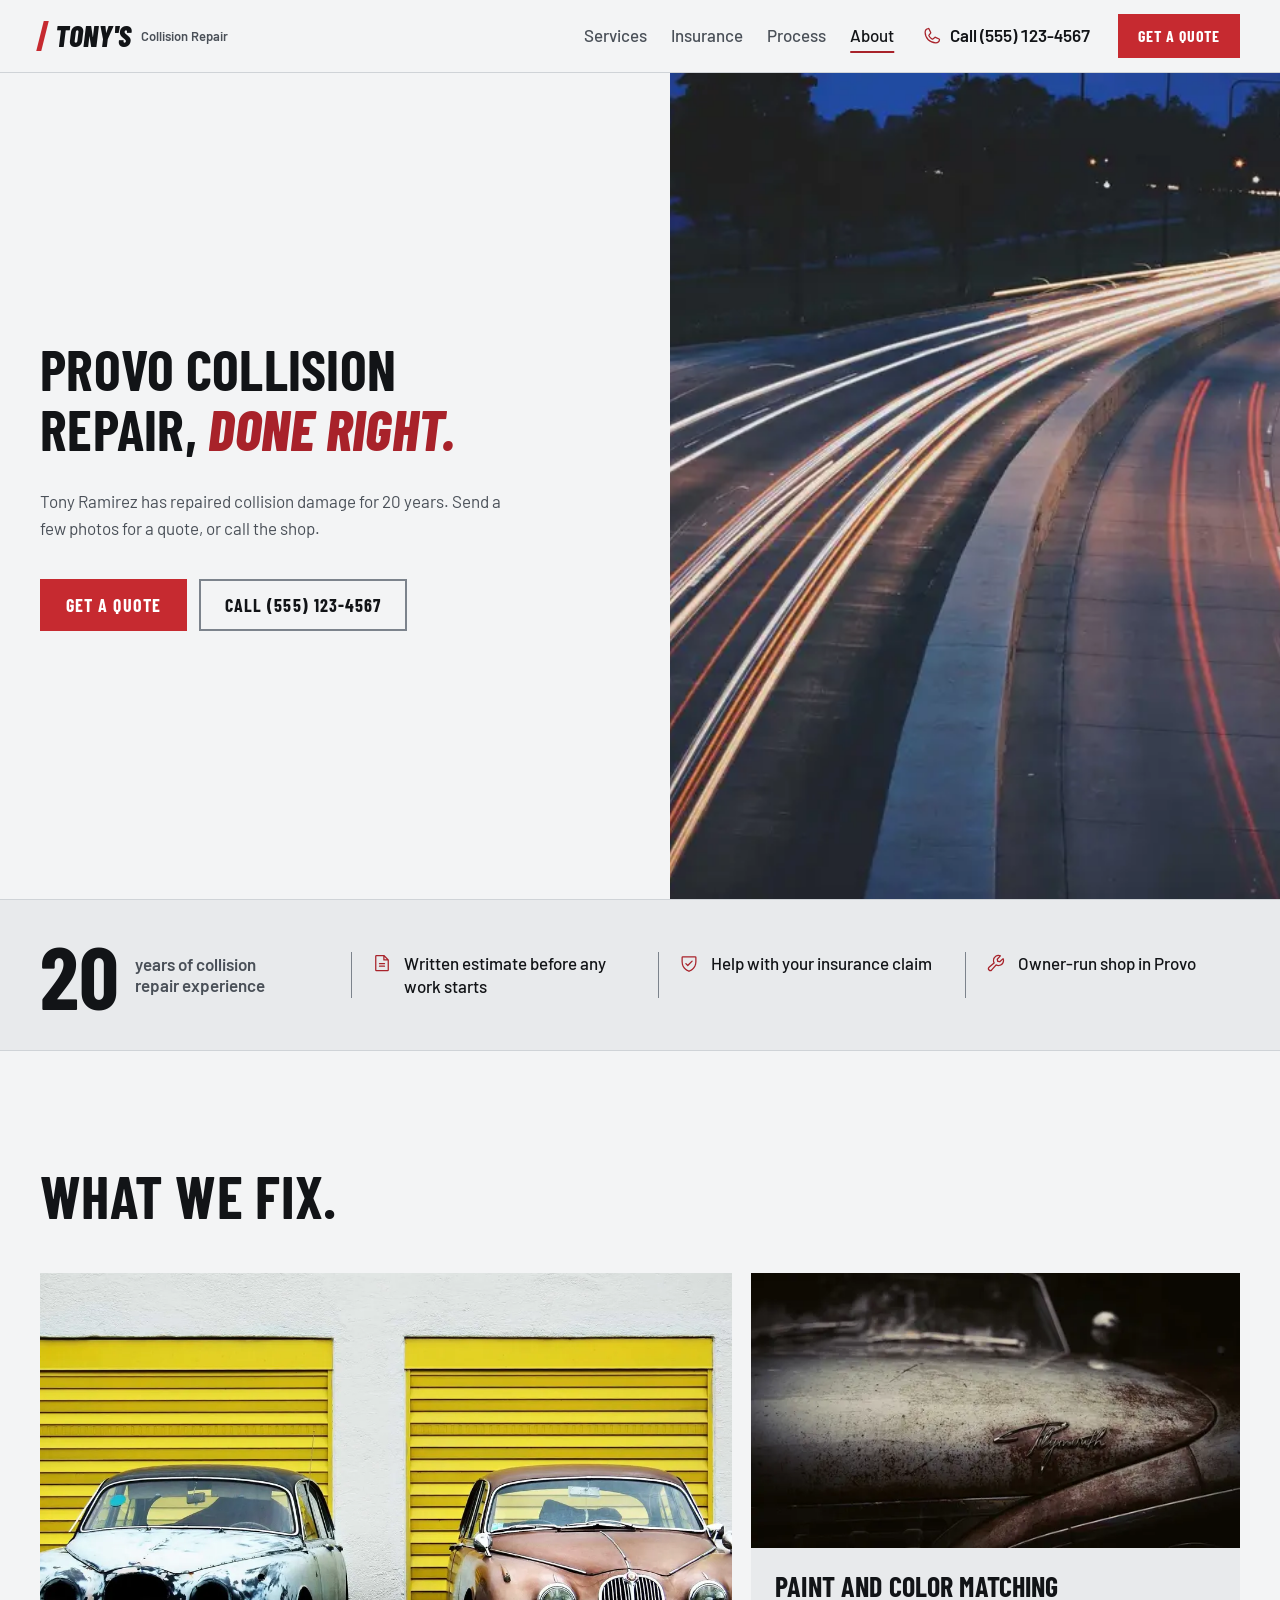
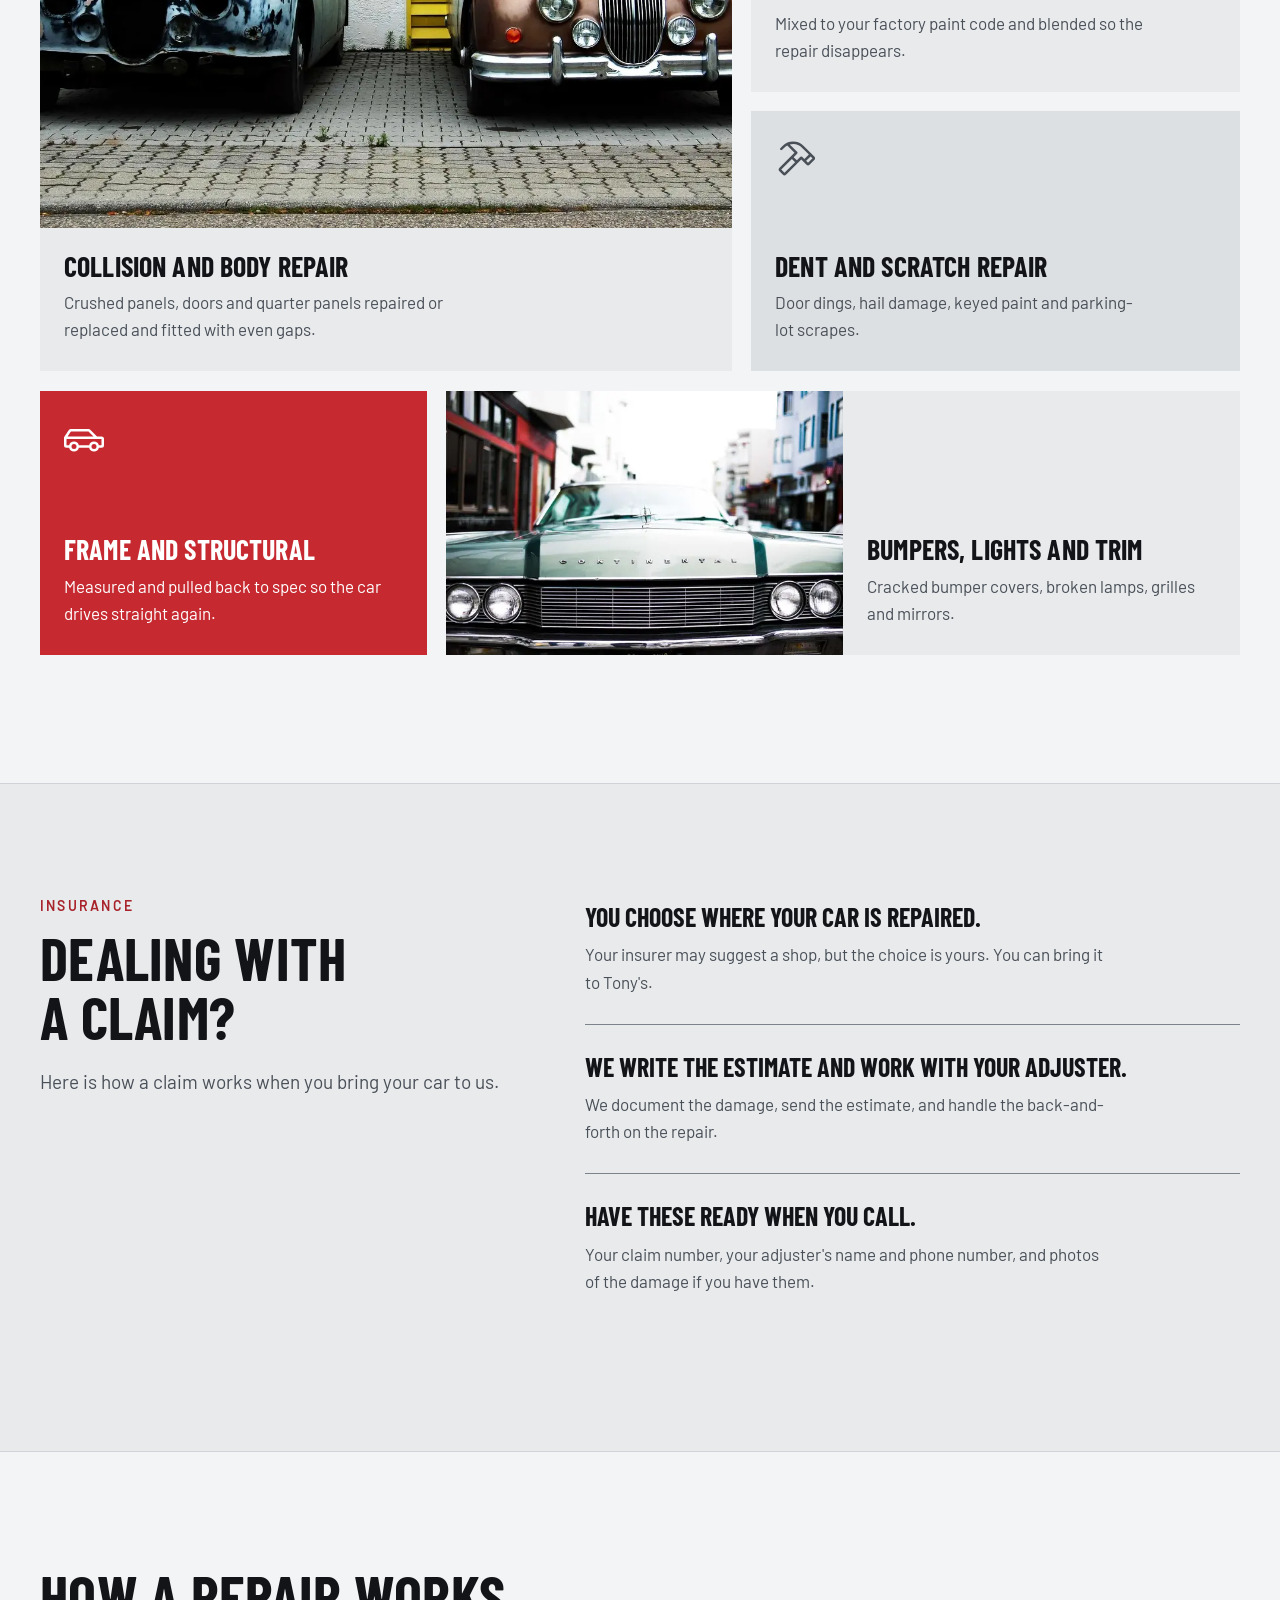
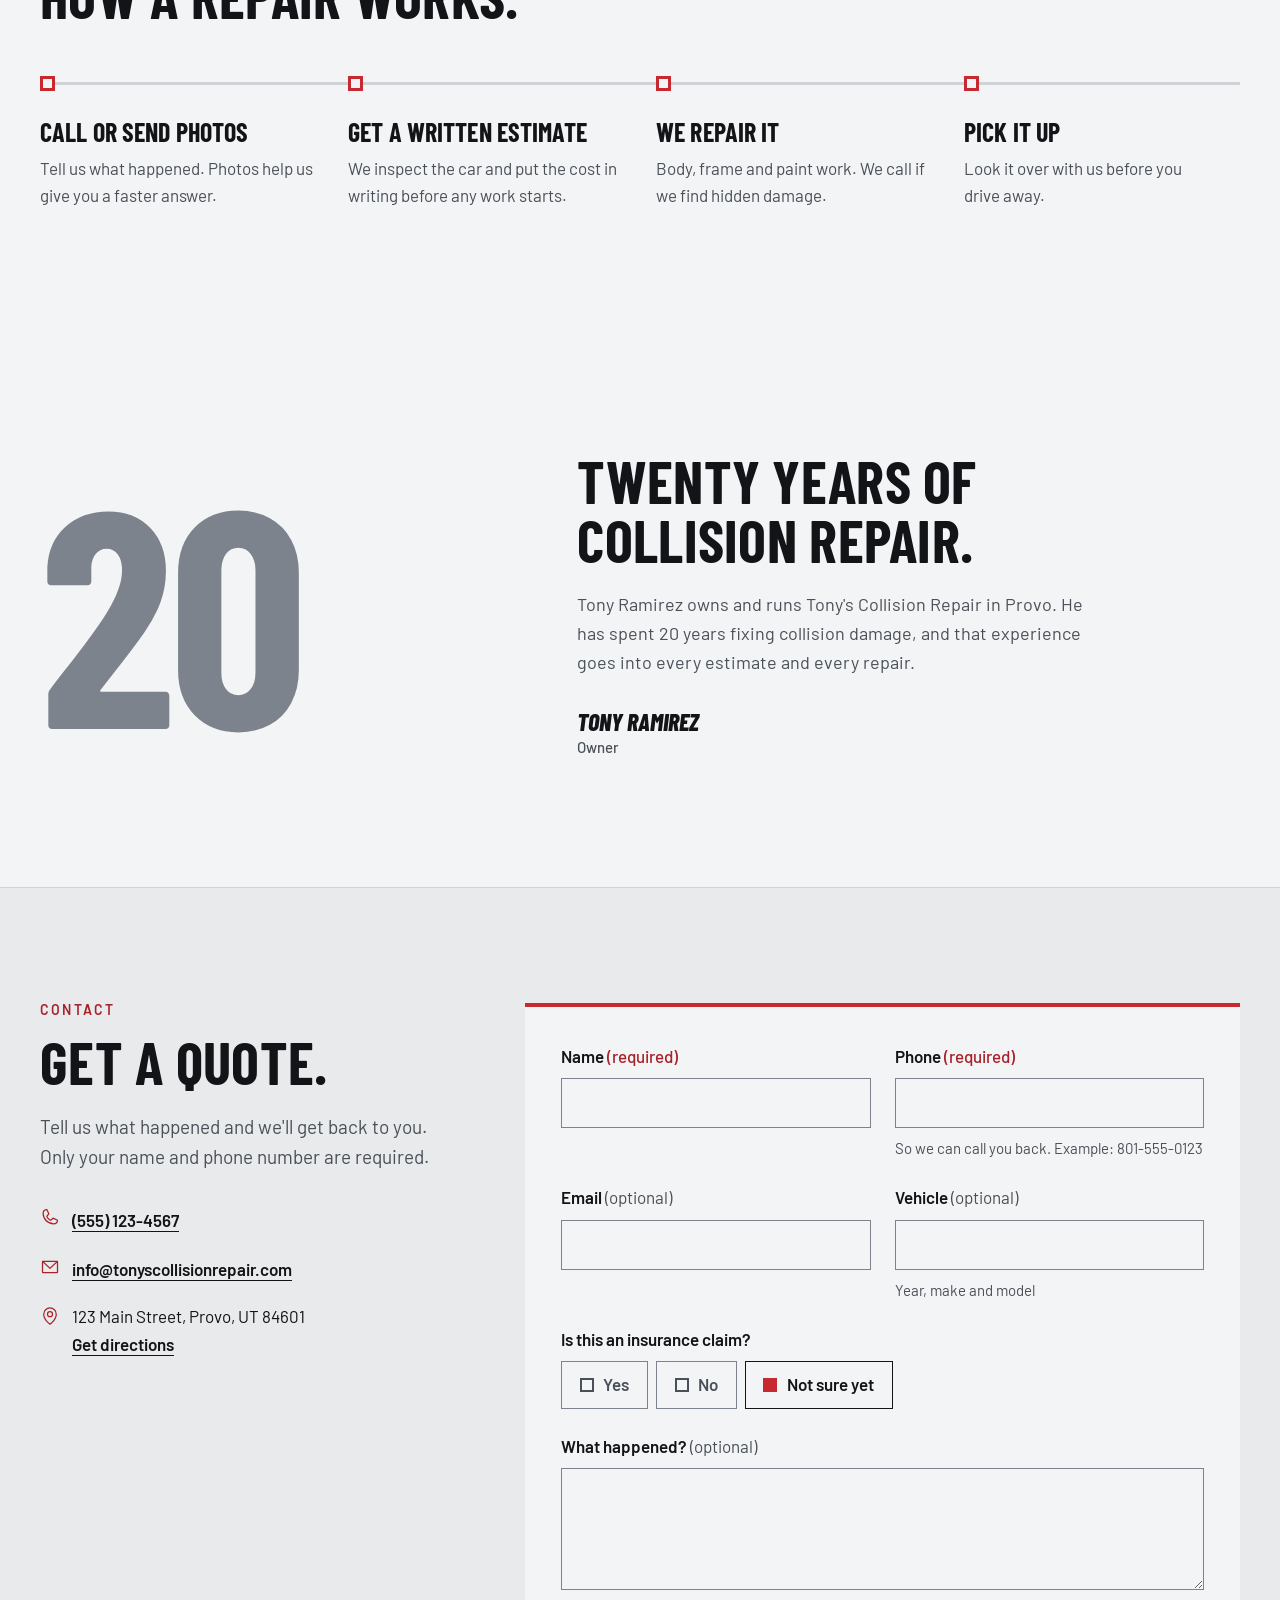
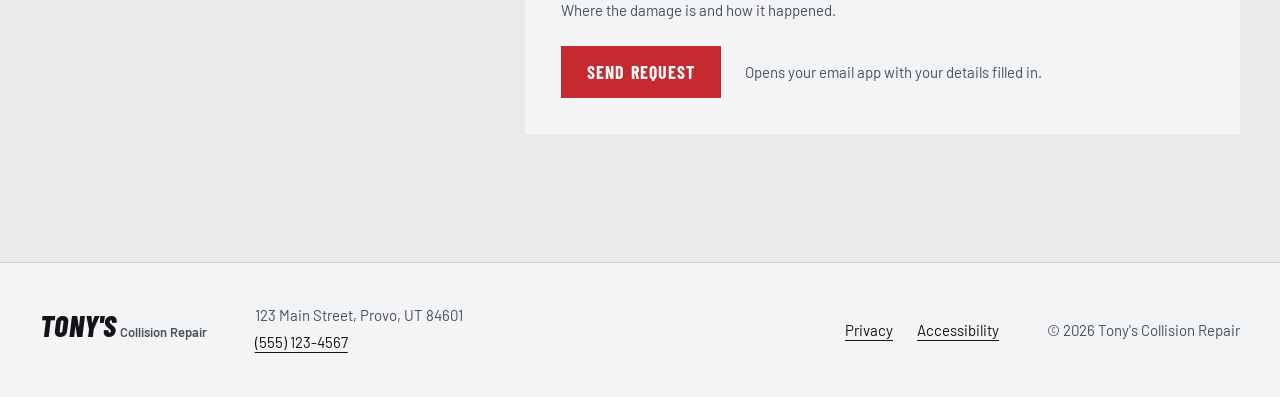
==== index.html @ 8ca2ca66 "Rebuild site from scratch with taste-skill v2 Single-page site for Tony's Collision Repair: split he" ====
<!doctype html>
<html lang="en" class="no-js">
<head>
  <meta charset="utf-8">
  <meta name="viewport" content="width=device-width, initial-scale=1">
  <title>Tony's Collision Repair | Collision and Body Repair in Provo, UT</title>
  <meta name="description" content="Collision repair, paint matching, dent and frame work in Provo, Utah. Owner Tony Ramirez has 20 years of experience. Get a quote or call (555) 123-4567.">
  <meta name="color-scheme" content="dark light">
  <meta name="theme-color" content="#0d0e10" media="(prefers-color-scheme: dark)">
  <meta name="theme-color" content="#f3f4f5" media="(prefers-color-scheme: light)">
  <meta property="og:type" content="website">
  <meta property="og:site_name" content="Tony's Collision Repair">
  <meta property="og:title" content="Tony's Collision Repair | Provo, UT">
  <meta property="og:description" content="Collision repair in Provo, Utah. 20 years of experience. Get a quote or call (555) 123-4567.">
  <meta property="og:image" content="assets/img/hero-road-1800.webp">
  <meta name="twitter:card" content="summary_large_image">
  <link rel="icon" href="assets/favicon.svg" type="image/svg+xml">
  <link rel="preload" href="assets/fonts/barlow-condensed-latin-700-normal.woff2" as="font" type="font/woff2" crossorigin>
  <link rel="preload" href="assets/fonts/barlow-latin-400-normal.woff2" as="font" type="font/woff2" crossorigin>
  <link rel="stylesheet" href="css/styles.css">
  <script>document.documentElement.classList.replace('no-js','js')</script>
  <script type="application/ld+json">
  {"@context":"https://schema.org","@type":"AutoBodyShop","name":"Tony's Collision Repair","telephone":"+1-555-123-4567","email":"info@tonyscollisionrepair.com","founder":{"@type":"Person","name":"Tony Ramirez"},"address":{"@type":"PostalAddress","streetAddress":"123 Main Street","addressLocality":"Provo","addressRegion":"UT","postalCode":"84601","addressCountry":"US"}}
  </script>
</head>
<body>
  <a class="skip" href="#main">Skip to main content</a>

  <header class="header">
    <div class="wrap header__row">
      <a class="logo" href="#top" aria-label="Tony's Collision Repair, home">
        <span class="logo__bar" aria-hidden="true"></span>
        <span class="logo__name">Tony's</span>
        <span class="logo__sub">Collision Repair</span>
      </a>

      <button class="menu-btn" type="button" aria-expanded="false" aria-controls="site-nav">
        <svg class="i" viewBox="0 0 256 256" aria-hidden="true" focusable="false"><path d="M224,128a8,8,0,0,1-8,8H40a8,8,0,0,1,0-16H216A8,8,0,0,1,224,128ZM40,72H216a8,8,0,0,0,0-16H40a8,8,0,0,0,0,16ZM216,184H40a8,8,0,0,0,0,16H216a8,8,0,0,0,0-16Z"/></svg>
        <span>Menu</span>
      </button>

      <nav class="nav" id="site-nav" aria-label="Main">
        <ul>
          <li><a href="#services">Services</a></li>
          <li><a href="#insurance">Insurance</a></li>
          <li><a href="#process">Process</a></li>
          <li><a href="#about">About</a></li>
        </ul>
        <a class="nav__tel" href="tel:+15551234567">
          <svg class="i" viewBox="0 0 256 256" aria-hidden="true" focusable="false"><path d="M222.37,158.46l-47.11-21.11-.13-.06a16,16,0,0,0-15.17,1.4,8.120,8.120,0,0,0-.75.56L134.87,160c-15.42-7.490-31.340-23.290-38.830-38.510l20.780-24.710c.2-.25.390-.5.570-.77a16,16,0,0,0,1.320-15.060l0-.12L97.540,33.640a16,16,0,0,0-16.620-9.520A56.260,56.260,0,0,0,32,80c0,79.400,64.600,144,144,144a56.260,56.260,0,0,0,55.880-48.920A16,16,0,0,0,222.370,158.460ZM176,208A128.140,128.140,0,0,1,48,80,40.200,40.200,0,0,1,82.870,40a.61.61,0,0,0,0,.12l21,47L83.200,111.860a6.130,6.130,0,0,0-.57.77,16,16,0,0,0-1,15.700c9.060,18.530,27.730,37.060,46.460,46.110a16,16,0,0,0,15.750-1.140,8.440,8.440,0,0,0,.74-.56L168.890,152l47,21.050h0s.08,0,.11,0A40.210,40.210,0,0,1,176,208Z"/></svg>
          <span>Call (555) 123-4567</span>
        </a>
        <a class="btn btn--sm" href="#quote">Get a quote</a>
      </nav>
    </div>
  </header>

  <main id="main" tabindex="-1">

    <!-- Hero: asymmetric split, copy left, photo bleeding right -->
    <section class="hero" id="top" aria-labelledby="hero-title">
      <div class="hero__copy">
        <h1 id="hero-title">Provo collision repair, <em>done right.</em></h1>
        <p class="hero__sub">Tony Ramirez has repaired collision damage for 20 years. Send a few photos for a quote, or call the shop.</p>
        <div class="hero__ctas">
          <a class="btn" href="#quote">Get a quote</a>
          <a class="btn btn--line" href="tel:+15551234567">Call (555) 123-4567</a>
        </div>
      </div>
      <figure class="hero__media">
        <!-- Stand-in photo (Unsplash via Picsum, id 352). Replace with a photo of the shop or a finished repair. -->
        <img src="assets/img/hero-road-1800.webp"
             srcset="assets/img/hero-road-900.webp 900w, assets/img/hero-road-1800.webp 1800w"
             sizes="(max-width: 860px) 100vw, 55vw"
             width="1800" height="1200" fetchpriority="high"
             alt="Red and white light trails from traffic on a curving road at dusk">
      </figure>
    </section>

    <!-- Proof strip: real facts only -->
    <section class="proof" aria-label="Why drivers choose Tony's">
      <div class="wrap proof__row">
        <p class="proof__big"><span class="proof__num">20</span><span class="proof__unit">years of collision repair experience</span></p>
        <ul class="proof__list">
          <li>
            <svg class="i" viewBox="0 0 256 256" aria-hidden="true" focusable="false"><path d="M213.66,82.34l-56-56A8,8,0,0,0,152,24H56A16,16,0,0,0,40,40V216a16,16,0,0,0,16,16H200a16,16,0,0,0,16-16V88A8,8,0,0,0,213.66,82.34ZM160,51.31,188.69,80H160ZM200,216H56V40h88V88a8,8,0,0,0,8,8h48V216Zm-32-80a8,8,0,0,1-8,8H96a8,8,0,0,1,0-16h64A8,8,0,0,1,168,136Zm0,32a8,8,0,0,1-8,8H96a8,8,0,0,1,0-16h64A8,8,0,0,1,168,168Z"/></svg>
            Written estimate before any work starts
          </li>
          <li>
            <svg class="i" viewBox="0 0 256 256" aria-hidden="true" focusable="false"><path d="M208,40H48A16,16,0,0,0,32,56v56c0,52.72,25.52,84.67,46.93,102.190,23.060,18.860,46,25.260,47,25.530a8,8,0,0,0,4.200,0c1-.27,23.910-6.670,47-25.530C198.480,196.670,224,164.720,224,112V56A16,16,0,0,0,208,40Zm0,72c0,37.070-13.660,67.160-40.600,89.420A129.300,129.300,0,0,1,128,223.620a128.250,128.250,0,0,1-38.920-21.810C61.820,179.510,48,149.300,48,112l0-56,160,0ZM82.340,141.660a8,8,0,0,1,11.320-11.320L112,148.690l50.340-50.350a8,8,0,0,1,11.320,11.320l-56,56a8,8,0,0,1-11.320,0Z"/></svg>
            Help with your insurance claim
          </li>
          <li>
            <svg class="i" viewBox="0 0 256 256" aria-hidden="true" focusable="false"><path d="M226.76,69a8,8,0,0,0-12.840-2.880l-40.300,37.190-17.230-3.700-3.700-17.230,37.190-40.300A8,8,0,0,0,187,29.240,72,72,0,0,0,88,96,72.340,72.340,0,0,0,94,124.940L33.790,177c-.15.12-.29.26-.43.39a32,32,0,0,0,45.260,45.260c.13-.13.27-.28.39-.42L131.060,162A72,72,0,0,0,232,96,71.560,71.560,0,0,0,226.760,69ZM160,152a56.140,56.140,0,0,1-27.070-7,8,8,0,0,0-9.920,1.770L67.110,211.510a16,16,0,0,1-22.620-22.620L109.180,133a8,8,0,0,0,1.770-9.930,56,56,0,0,1,58.360-82.310l-31.200,33.810a8,8,0,0,0-1.940,7.100L141.830,108a8,8,0,0,0,6.140,6.140l26.350,5.660a8,8,0,0,0,7.100-1.940l33.810-31.200A56.060,56.060,0,0,1,160,152Z"/></svg>
            Owner-run shop in Provo
          </li>
        </ul>
      </div>
    </section>

    <!-- Services: bento, exactly 5 cells for 5 services -->
    <section class="section services" id="services" aria-labelledby="services-title">
      <div class="wrap">
        <h2 id="services-title">What we fix.</h2>
        <ul class="bento">
          <li class="cell cell--a">
            <img src="assets/img/body-jaguars-1400.webp" srcset="assets/img/body-jaguars-700.webp 700w, assets/img/body-jaguars-1400.webp 1400w" sizes="(max-width: 860px) 100vw, 58vw" width="1400" height="933" loading="lazy" decoding="async"
                 alt="Two classic sedans parked in front of yellow garage doors, one in bare primer and one with worn copper paint">
            <div class="cell__text">
              <h3>Collision and body repair</h3>
              <p>Crushed panels, doors and quarter panels repaired or replaced and fitted with even gaps.</p>
            </div>
          </li>
          <li class="cell cell--b">
            <img src="assets/img/paint-panel-1200.webp" srcset="assets/img/paint-panel-600.webp 600w, assets/img/paint-panel-1200.webp 1200w" sizes="(max-width: 860px) 100vw, 40vw" width="1200" height="800" loading="lazy" decoding="async"
                 alt="Close-up of a scratched and weathered car hood with a chrome script badge">
            <div class="cell__text">
              <h3>Paint and color matching</h3>
              <p>Mixed to your factory paint code and blended so the repair disappears.</p>
            </div>
          </li>
          <li class="cell cell--c cell--steel">
            <svg class="i i--lg" viewBox="0 0 256 256" aria-hidden="true" focusable="false"><path d="M251.34,112,183.880,44.080a96.100,96.100,0,0,0-135.770,0l-.09.09L34.250,58.400A8,8,0,0,0,45.740,69.530L59.470,55.350a79.920,79.920,0,0,1,18.710-13.900L124.680,88l-96,96a16,16,0,0,0,0,22.630l20.690,20.690a16,16,0,0,0,22.630,0l96-96,14.340,14.340h0L200,163.300a16,16,0,0,0,22.630,0l28.690-28.690A16,16,0,0,0,251.340,112ZM60.680,216,40,195.310l68-68L128.680,148ZM162.340,114.320,140,136.670,119.310,116l22.350-22.350a8,8,0,0,0,0-11.320L94.320,35a80,80,0,0,1,78.230,20.410l44.220,44.510L188,128.660l-14.340-14.340A8,8,0,0,0,162.340,114.320Zm49,37.660-12-12L228,111.250l12,12Z"/></svg>
            <div class="cell__text">
              <h3>Dent and scratch repair</h3>
              <p>Door dings, hail damage, keyed paint and parking-lot scrapes.</p>
            </div>
          </li>
          <li class="cell cell--d cell--red">
            <svg class="i i--lg" viewBox="0 0 256 256" aria-hidden="true" focusable="false"><path d="M240,112H211.310L168,68.690A15.860,15.860,0,0,0,156.690,64H44.280A16,16,0,0,0,31,71.120L1.340,115.560A8.070,8.070,0,0,0,0,120v48a16,16,0,0,0,16,16H33a32,32,0,0,0,62,0h66a32,32,0,0,0,62,0h17a16,16,0,0,0,16-16V128A16,16,0,0,0,240,112ZM44.280,80H156.690l32,32H23ZM64,192a16,16,0,1,1,16-16A16,16,0,0,1,64,192Zm128,0a16,16,0,1,1,16-16A16,16,0,0,1,192,192Zm48-24H223a32,32,0,0,0-62,0H95a32,32,0,0,0-62,0H16V128H240Z"/></svg>
            <div class="cell__text">
              <h3>Frame and structural</h3>
              <p>Measured and pulled back to spec so the car drives straight again.</p>
            </div>
          </li>
          <li class="cell cell--e">
            <img src="assets/img/finish-grille-1200.webp" srcset="assets/img/finish-grille-600.webp 600w, assets/img/finish-grille-1200.webp 1200w" sizes="(max-width: 860px) 100vw, 33vw" width="1200" height="800" loading="lazy" decoding="async"
                 alt="Front of a green classic car showing its chrome grille and round headlights">
            <div class="cell__text">
              <h3>Bumpers, lights and trim</h3>
              <p>Cracked bumper covers, broken lamps, grilles and mirrors.</p>
            </div>
          </li>
        </ul>
      </div>
    </section>

    <!-- Insurance: sticky heading column + plain-language answers -->
    <section class="section insurance" id="insurance" aria-labelledby="insurance-title">
      <div class="wrap insurance__grid">
        <div class="insurance__head">
          <p class="eyebrow">Insurance</p>
          <h2 id="insurance-title">Dealing with a claim?</h2>
          <p class="lead">Here is how a claim works when you bring your car to us.</p>
        </div>
        <dl class="answers">
          <div>
            <dt>You choose where your car is repaired.</dt>
            <dd>Your insurer may suggest a shop, but the choice is yours. You can bring it to Tony's.</dd>
          </div>
          <div>
            <dt>We write the estimate and work with your adjuster.</dt>
            <dd>We document the damage, send the estimate, and handle the back-and-forth on the repair.</dd>
          </div>
          <div>
            <dt>Have these ready when you call.</dt>
            <dd>Your claim number, your adjuster's name and phone number, and photos of the damage if you have them.</dd>
          </div>
        </dl>
      </div>
    </section>

    <!-- Process: horizontal track that fills as you scroll -->
    <section class="section process" id="process" aria-labelledby="process-title">
      <div class="wrap">
        <h2 id="process-title">How a repair works.</h2>
        <ol class="track">
          <li>
            <h3>Call or send photos</h3>
            <p>Tell us what happened. Photos help us give you a faster answer.</p>
          </li>
          <li>
            <h3>Get a written estimate</h3>
            <p>We inspect the car and put the cost in writing before any work starts.</p>
          </li>
          <li>
            <h3>We repair it</h3>
            <p>Body, frame and paint work. We call if we find hidden damage.</p>
          </li>
          <li>
            <h3>Pick it up</h3>
            <p>Look it over with us before you drive away.</p>
          </li>
        </ol>
      </div>
    </section>

    <!-- About: typographic statement. TODO: add a real portrait of Tony at the shop, 1200x1500. -->
    <section class="section about" id="about" aria-labelledby="about-title">
      <div class="wrap about__grid">
        <p class="about__num" aria-hidden="true">20</p>
        <div class="about__text">
          <h2 id="about-title">Twenty years of collision repair.</h2>
          <p>Tony Ramirez owns and runs Tony's Collision Repair in Provo. He has spent 20 years fixing collision damage, and that experience goes into every estimate and every repair.</p>
          <p class="sig">Tony Ramirez<span>Owner</span></p>
        </div>
      </div>
    </section>

    <!-- Quote form -->
    <section class="section quote" id="quote" aria-labelledby="quote-title">
      <div class="wrap quote__grid">
        <div class="quote__intro">
          <p class="eyebrow">Contact</p>
          <h2 id="quote-title">Get a quote.</h2>
          <p class="lead">Tell us what happened and we'll get back to you. Only your name and phone number are required.</p>
          <ul class="contact">
            <li>
              <svg class="i" viewBox="0 0 256 256" aria-hidden="true" focusable="false"><path d="M222.37,158.46l-47.11-21.11-.13-.06a16,16,0,0,0-15.17,1.4,8.120,8.120,0,0,0-.75.56L134.87,160c-15.42-7.490-31.340-23.290-38.830-38.510l20.780-24.710c.2-.25.390-.5.570-.77a16,16,0,0,0,1.320-15.060l0-.12L97.540,33.640a16,16,0,0,0-16.620-9.520A56.260,56.260,0,0,0,32,80c0,79.400,64.600,144,144,144a56.260,56.260,0,0,0,55.880-48.920A16,16,0,0,0,222.370,158.460ZM176,208A128.140,128.140,0,0,1,48,80,40.200,40.200,0,0,1,82.870,40a.61.61,0,0,0,0,.12l21,47L83.200,111.860a6.130,6.130,0,0,0-.57.77,16,16,0,0,0-1,15.700c9.060,18.530,27.730,37.060,46.460,46.110a16,16,0,0,0,15.750-1.140,8.440,8.440,0,0,0,.74-.56L168.890,152l47,21.050h0s.08,0,.11,0A40.210,40.210,0,0,1,176,208Z"/></svg>
              <a href="tel:+15551234567">(555) 123-4567</a>
            </li>
            <li>
              <svg class="i" viewBox="0 0 256 256" aria-hidden="true" focusable="false"><path d="M224,48H32a8,8,0,0,0-8,8V192a16,16,0,0,0,16,16H216a16,16,0,0,0,16-16V56A8,8,0,0,0,224,48ZM203.430,64,128,133.150,52.570,64ZM216,192H40V74.190l82.590,75.710a8,8,0,0,0,10.820,0L216,74.190V192Z"/></svg>
              <a href="mailto:info@tonyscollisionrepair.com">info@tonyscollisionrepair.com</a>
            </li>
            <li>
              <svg class="i" viewBox="0 0 256 256" aria-hidden="true" focusable="false"><path d="M128,64a40,40,0,1,0,40,40A40,40,0,0,0,128,64Zm0,64a24,24,0,1,1,24-24A24,24,0,0,1,128,128Zm0-112a88.100,88.100,0,0,0-88,88c0,31.400,14.510,64.680,42,96.250a254.190,254.190,0,0,0,41.450,38.300,8,8,0,0,0,9.180,0A254.190,254.190,0,0,0,174,200.250c27.450-31.570,42-64.850,42-96.250A88.100,88.100,0,0,0,128,16Zm0,206c-16.530-13-72-60.750-72-118a72,72,0,0,1,144,0C200,161.230,144.530,209,128,222Z"/></svg>
              <span>123 Main Street, Provo, UT 84601<br><a href="https://www.google.com/maps/search/?api=1&amp;query=123+Main+Street+Provo+UT+84601">Get directions<span class="vh"> (opens Google Maps)</span></a></span>
            </li>
          </ul>
        </div>

        <form class="form" id="form" novalidate aria-labelledby="quote-title">
          <div class="summary" id="err-summary" role="alert" tabindex="-1" hidden>
            <h3>Check these fields</h3>
            <ul id="err-list"></ul>
          </div>

          <div class="form__row">
            <div class="field">
              <label for="f-name">Name <span class="req">(required)</span></label>
              <input id="f-name" name="name" type="text" autocomplete="name" required aria-required="true">
              <p class="err" id="e-name" hidden></p>
            </div>
            <div class="field">
              <label for="f-phone">Phone <span class="req">(required)</span></label>
              <input id="f-phone" name="phone" type="tel" inputmode="tel" autocomplete="tel" required aria-required="true" aria-describedby="h-phone">
              <p class="hint" id="h-phone">So we can call you back. Example: 801-555-0123</p>
              <p class="err" id="e-phone" hidden></p>
            </div>
          </div>

          <div class="form__row">
            <div class="field">
              <label for="f-email">Email <span class="opt">(optional)</span></label>
              <input id="f-email" name="email" type="email" autocomplete="email">
              <p class="err" id="e-email" hidden></p>
            </div>
            <div class="field">
              <label for="f-vehicle">Vehicle <span class="opt">(optional)</span></label>
              <input id="f-vehicle" name="vehicle" type="text" autocomplete="off" aria-describedby="h-vehicle">
              <p class="hint" id="h-vehicle">Year, make and model</p>
            </div>
          </div>

          <fieldset class="field choice">
            <legend>Is this an insurance claim?</legend>
            <div class="choice__opts">
              <label class="radio"><input type="radio" name="claim" value="Yes"><span>Yes</span></label>
              <label class="radio"><input type="radio" name="claim" value="No"><span>No</span></label>
              <label class="radio"><input type="radio" name="claim" value="Not sure yet" checked><span>Not sure yet</span></label>
            </div>
          </fieldset>

          <div class="field">
            <label for="f-msg">What happened? <span class="opt">(optional)</span></label>
            <textarea id="f-msg" name="msg" rows="4" aria-describedby="h-msg"></textarea>
            <p class="hint" id="h-msg">Where the damage is and how it happened.</p>
          </div>

          <div class="form__foot">
            <button class="btn" type="submit" id="submit">Send request</button>
            <p class="hint">Opens your email app with your details filled in.</p>
          </div>
          <p class="status" id="status" role="status" aria-live="polite"></p>
        </form>
      </div>
    </section>
  </main>

  <footer class="footer">
    <div class="wrap footer__row">
      <a class="logo" href="#top" aria-label="Tony's Collision Repair, back to top">
        <span class="logo__bar" aria-hidden="true"></span>
        <span class="logo__name">Tony's</span>
        <span class="logo__sub">Collision Repair</span>
      </a>
      <p>123 Main Street, Provo, UT 84601<br><a href="tel:+15551234567">(555) 123-4567</a></p>
      <ul class="footer__links" aria-label="Legal">
        <li><a href="privacy.html">Privacy</a></li>
        <li><a href="accessibility.html">Accessibility</a></li>
      </ul>
      <p class="footer__copy">&copy; <span id="yr">2026</span> Tony's Collision Repair</p>
    </div>
  </footer>

  <!-- Mobile action bar, appears after the hero scrolls away -->
  <div class="actionbar" id="actionbar" aria-label="Quick actions" role="region">
    <a class="btn" href="#quote">Get a quote</a>
    <a class="btn btn--line" href="tel:+15551234567">Call (555) 123-4567</a>
  </div>

  <script src="js/main.js"></script>
</body>
</html>
---- css/styles.css ----
/* Tony's Collision Repair
   Design read: local-service marketing page for stressed Provo drivers; bold, industrial, precise.
   Dials: DESIGN_VARIANCE 6 / MOTION_INTENSITY 4 / VISUAL_DENSITY 4.
   Native CSS, no design system. Shape lock: all-sharp (radius 0). One accent: signal red.
   Accessibility target: WCAG 2.2 AA. Contrast pairs measured for both themes. */

/* Fonts: self-hosted Barlow (SIL OFL). Barlow is drawn from highway signage. */
@font-face{font-family:"Barlow Condensed";src:url(../assets/fonts/barlow-condensed-latin-600-normal.woff2) format("woff2");font-weight:600;font-style:normal;font-display:swap}
@font-face{font-family:"Barlow Condensed";src:url(../assets/fonts/barlow-condensed-latin-700-normal.woff2) format("woff2");font-weight:700;font-style:normal;font-display:swap}
@font-face{font-family:"Barlow Condensed";src:url(../assets/fonts/barlow-condensed-latin-800-italic.woff2) format("woff2");font-weight:800;font-style:italic;font-display:swap}
@font-face{font-family:"Barlow";src:url(../assets/fonts/barlow-latin-400-normal.woff2) format("woff2");font-weight:400;font-style:normal;font-display:swap}
@font-face{font-family:"Barlow";src:url(../assets/fonts/barlow-latin-500-normal.woff2) format("woff2");font-weight:500;font-style:normal;font-display:swap}
@font-face{font-family:"Barlow";src:url(../assets/fonts/barlow-latin-600-normal.woff2) format("woff2");font-weight:600;font-style:normal;font-display:swap}

/* Tokens: dark is the brand default; light follows the system preference */
:root{
  color-scheme:dark;
  --bg:#0d0e10; --s1:#15171a; --s2:#1d2024;
  --text:#eef0f2; --muted:#a5acb4; --rule:#2a2e33; --line:#646b74;
  --red:#c62a30; --red-hover:#a82228; --red-tx:#ec7b7f; --err:#ff9a9d;
  --on-red:#ffffff; --focus:#eef0f2; --scrim:rgba(13,14,16,.86);
  --display:"Barlow Condensed","Arial Narrow",sans-serif;
  --body:"Barlow",system-ui,-apple-system,"Segoe UI",sans-serif;
  --ease:cubic-bezier(.16,1,.3,1);
  --wrap:1320px; --gutter:clamp(1rem,4vw,2.5rem);
  /* z-index scale */
  --z-actionbar:30; --z-header:20; --z-skip:100;
}
@media (prefers-color-scheme:light){
  :root{
    color-scheme:light;
    --bg:#f3f4f5; --s1:#e8eaec; --s2:#dde0e3;
    --text:#121417; --muted:#4a5058; --rule:#cfd3d7; --line:#7c838c;
    --red-tx:#a8222a; --err:#a3161d; --focus:#121417; --scrim:rgba(243,244,245,.9);
  }
}

*,*::before,*::after{box-sizing:border-box}
html{-webkit-text-size-adjust:100%;scroll-padding-top:1rem}
@media (prefers-reduced-motion:no-preference){html{scroll-behavior:smooth}}
body{margin:0;background:var(--bg);color:var(--text);font:400 1.0625rem/1.6 var(--body);-webkit-font-smoothing:antialiased;overflow-wrap:break-word}
img{display:block;max-width:100%;height:auto}
svg{display:block}
h1,h2,h3{margin:0;font-family:var(--display);font-weight:700;text-transform:uppercase;letter-spacing:.005em;line-height:1;text-wrap:balance}
p{margin:0;text-wrap:pretty}
a{color:inherit}
ul,ol,dl,dd{margin:0;padding:0}
ul,ol{list-style:none}
.vh{position:absolute!important;width:1px;height:1px;margin:-1px;padding:0;overflow:hidden;clip:rect(0 0 0 0);white-space:nowrap;border:0}
.wrap{width:100%;max-width:var(--wrap);margin-inline:auto;padding-inline:var(--gutter)}
.i{width:1.25rem;height:1.25rem;fill:currentColor;flex:none}
.i--lg{width:2.5rem;height:2.5rem}

:focus-visible{outline:3px solid var(--focus);outline-offset:3px}
main:focus{outline:none}
.skip{position:absolute;left:1rem;top:-200px;z-index:var(--z-skip);padding:.8rem 1.2rem;background:var(--text);color:var(--bg);font-weight:600;text-decoration:none}
.skip:focus{top:1rem}

/* Logo lockup: italic wordmark + red bar, flat */
.logo{display:inline-flex;align-items:center;gap:.6rem;min-height:44px;text-decoration:none}
.logo__bar{width:5px;height:30px;background:var(--red);transform:skewX(-14deg)}
.logo__name{font:italic 800 1.85rem/1 var(--display);text-transform:uppercase;letter-spacing:.01em}
.logo__sub{font:600 .8125rem/1.15 var(--body);color:var(--muted);max-width:5.5rem}

/* Buttons: sharp, one primary (red) and one line style */
.btn{display:inline-flex;align-items:center;justify-content:center;gap:.5rem;min-height:52px;padding:0 1.5rem;
  background:var(--red);color:var(--on-red);border:2px solid var(--red);font:700 1.125rem/1 var(--display);letter-spacing:.06em;text-transform:uppercase;white-space:nowrap;text-decoration:none;cursor:pointer;
  transition:background-color .2s var(--ease),border-color .2s var(--ease),transform .15s var(--ease)}
.btn:hover{background:var(--red-hover);border-color:var(--red-hover)}
.btn:active{transform:translateY(1px) scale(.98)}
.btn--sm{min-height:44px;padding:0 1.1rem;font-size:1rem}
.btn--line{background:transparent;color:var(--text);border-color:var(--line)}
.btn--line:hover{background:var(--s1);border-color:var(--text)}
.btn[aria-busy=true]{opacity:.6;cursor:progress}

/* Header: 72px, one line on desktop */
.header{border-bottom:1px solid var(--rule)}
.header__row{display:flex;align-items:center;justify-content:space-between;gap:1.5rem;min-height:72px}
.nav{display:flex;align-items:center;gap:1.75rem}
.nav ul{display:flex;gap:1.5rem}
.nav ul a{display:inline-flex;align-items:center;min-height:44px;font-weight:500;color:var(--muted);text-decoration:none;transition:color .2s var(--ease)}
.nav ul a:hover,.nav ul a[aria-current]{color:var(--text);text-decoration:underline;text-decoration-color:var(--red-tx);text-decoration-thickness:2px;text-underline-offset:.5em}
.nav__tel{display:inline-flex;align-items:center;gap:.5rem;min-height:44px;font-weight:600;text-decoration:none;font-variant-numeric:tabular-nums}
.nav__tel .i{color:var(--red-tx)}
.nav__tel:hover span{text-decoration:underline;text-underline-offset:.3em}
.menu-btn{display:none}

/* Hero: asymmetric split, photo bleeds to the right edge */
.hero{display:grid;grid-template-columns:minmax(0,1.1fr) minmax(0,1fr);min-height:min(calc(100dvh - 73px),860px);border-bottom:1px solid var(--rule)}
.hero__copy{align-self:center;padding:clamp(2.5rem,6vw,5rem) clamp(1.5rem,4vw,4rem) clamp(2.5rem,6vw,5rem) max(var(--gutter),calc((100vw - var(--wrap))/2 + var(--gutter)))}
.hero h1{font-size:clamp(2.5rem,4.4vw,4.25rem);line-height:1;max-width:19ch}
.hero h1 em{font-style:italic;font-weight:800;color:var(--red-tx);display:inline-block;padding-bottom:.08em;line-height:1.1}
.hero__sub{margin-top:1.5rem;max-width:30rem;font-size:clamp(1.0625rem,1.3vw,1.25rem);color:var(--muted)}
.hero__ctas{display:flex;flex-wrap:wrap;gap:.75rem;margin-top:2.25rem}
.hero__media{position:relative;margin:0;overflow:hidden;background:var(--s1)}
.hero__media img{position:absolute;inset:0;width:100%;height:100%;object-fit:cover}

/* Proof strip */
.proof{background:var(--s1);border-bottom:1px solid var(--rule)}
.proof__row{display:grid;grid-template-columns:auto minmax(0,1fr);align-items:center;gap:clamp(1.5rem,5vw,4.5rem);padding-block:clamp(1.75rem,3.5vw,2.5rem)}
.proof__big{display:flex;align-items:center;gap:1rem}
.proof__num{font:700 clamp(4rem,7vw,5.5rem)/.8 var(--display);color:var(--text)}
.proof__unit{font:600 1.0625rem/1.25 var(--body);max-width:9.5rem;color:var(--muted)}
.proof__list{display:grid;grid-template-columns:repeat(3,minmax(0,1fr));gap:1.25rem 2rem}
.proof__list li{display:flex;gap:.75rem;align-items:flex-start;padding-left:1.25rem;border-left:1px solid var(--line);font-weight:500;line-height:1.35}
.proof__list .i{color:var(--red-tx);margin-top:.05rem}

/* Sections */
.section{padding-block:clamp(4.5rem,9vw,7.5rem) clamp(5rem,10vw,8.5rem)}
.section h2{font-size:clamp(2.4rem,4.6vw,3.75rem);line-height:1}
.eyebrow{margin-bottom:1rem;font:600 .875rem/1 var(--body);letter-spacing:.16em;text-transform:uppercase;color:var(--red-tx)}
.lead{margin-top:1.25rem;max-width:34rem;font-size:1.1875rem;color:var(--muted)}

/* Services bento: 5 cells, 3 photo + 2 tinted */
.bento{display:grid;grid-template-columns:repeat(12,minmax(0,1fr));gap:clamp(.75rem,1.5vw,1.25rem);margin-top:clamp(2rem,4vw,3rem)}
.cell{position:relative;display:flex;flex-direction:column;background:var(--s1);overflow:hidden}
.cell img{width:100%;aspect-ratio:3/2;object-fit:cover;transition:transform .8s var(--ease)}
.cell:hover img{transform:scale(1.03)}
.cell__text{padding:1.5rem 1.5rem 1.75rem;display:grid;gap:.5rem}
.cell h3{font-size:1.75rem;line-height:1.05}
.cell p{color:var(--muted);max-width:42ch}
.cell--a img{aspect-ratio:auto;flex:1;min-height:340px}
.cell--b img{aspect-ratio:16/9}
.cell--steel,.cell--red{padding-top:1.75rem;justify-content:space-between;min-height:260px}
.cell--steel .i--lg,.cell--red .i--lg{margin-left:1.5rem}
.cell--steel{background:var(--s2)}
.cell--steel .i--lg{color:var(--muted)}
.cell--red{background:var(--red);color:var(--on-red)}
.cell--red p{color:var(--on-red)}
/* Layout: A tall left, B and C stacked right, D and E across the bottom */
.cell--a{grid-column:1/8;grid-row:1/3}
.cell--e{grid-column:5/13;grid-row:3;flex-direction:row}
.cell--b{grid-column:8/13;grid-row:1}
.cell--c{grid-column:8/13;grid-row:2}
.cell--d{grid-column:1/5;grid-row:3}
.cell--e img{width:50%;aspect-ratio:auto;flex:none;align-self:stretch}
.cell--e .cell__text{align-content:end}

/* Insurance */
.insurance{background:var(--s1);border-block:1px solid var(--rule)}
.insurance__grid{display:grid;grid-template-columns:minmax(0,5fr) minmax(0,7fr);gap:clamp(2rem,6vw,6rem);align-items:start}
.insurance__head{position:sticky;top:2rem}
.answers{display:grid;gap:0}
.answers>div{padding:1.75rem 0}
.answers>div+div{border-top:1px solid var(--line)}
.answers>div:first-child{padding-top:.25rem}
.answers dt{font:700 1.625rem/1.1 var(--display);text-transform:uppercase}
.answers dd{margin-top:.6rem;color:var(--muted);max-width:52ch}

/* Process track */
.track{position:relative;display:grid;grid-template-columns:repeat(4,minmax(0,1fr));gap:2rem;margin-top:clamp(2.5rem,5vw,3.5rem);padding-top:2.25rem;counter-reset:none}
.track::before,.track::after{content:"";position:absolute;left:0;right:0;top:0;height:3px}
.track::before{background:var(--rule)}
.track::after{background:var(--red);transform-origin:left;transform:scaleX(1)}
.track li{position:relative}
.track li::before{content:"";position:absolute;top:calc(-2.25rem - 6px);left:0;width:15px;height:15px;background:var(--bg);border:3px solid var(--red)}
.track h3{font-size:1.625rem;line-height:1.05}
.track p{margin-top:.6rem;color:var(--muted);max-width:30ch}
@supports (animation-timeline:view()){
  @media (prefers-reduced-motion:no-preference){
    .track::after{transform:scaleX(0);animation:fill linear both;animation-timeline:view();animation-range:entry 40% cover 55%}
  }
}
@keyframes fill{to{transform:scaleX(1)}}

/* About */
.about__grid{display:grid;grid-template-columns:minmax(0,5fr) minmax(0,7fr);gap:clamp(1.5rem,5vw,5rem);align-items:center}
.about__num{font:700 clamp(10rem,24vw,20rem)/.75 var(--display);color:var(--line);letter-spacing:-.02em;user-select:none}
.about__text p{margin-top:1.25rem;max-width:52ch;color:var(--muted);font-size:1.125rem}
.about__text .sig{display:flex;flex-direction:column;margin-top:2rem;font:italic 800 1.5rem/1.1 var(--display);text-transform:uppercase;color:var(--text)}
.sig span{font:500 .9375rem/1.6 var(--body);font-style:normal;text-transform:none;color:var(--muted)}

/* Quote */
.quote{background:var(--s1);border-top:1px solid var(--rule)}
.quote__grid{display:grid;grid-template-columns:minmax(0,4fr) minmax(0,7fr);gap:clamp(2rem,6vw,6rem);align-items:start}
.contact{display:grid;gap:1.1rem;margin-top:2rem}
.contact li{display:flex;gap:.75rem;align-items:flex-start;line-height:1.5}
.contact .i{color:var(--red-tx);margin-top:.15rem}
.contact a{display:inline-block;padding-block:.2rem;font-weight:600;text-underline-offset:.25em}
.contact a:hover{color:var(--red-tx)}

.form{display:grid;gap:1.5rem;padding:clamp(1.25rem,3vw,2.25rem);background:var(--bg);border-top:4px solid var(--red)}
.form__row{display:grid;grid-template-columns:repeat(2,minmax(0,1fr));gap:1.5rem}
.field{display:grid;gap:.5rem;align-content:start;margin:0;padding:0;border:0;min-inline-size:0}
.form label,.form legend{font-weight:600;padding:0}
.req{color:var(--red-tx);font-weight:500}.opt{color:var(--muted);font-weight:400}
.form input[type=text],.form input[type=tel],.form input[type=email],.form textarea{width:100%;min-height:50px;padding:.75rem .9rem;font:400 1rem/1.5 var(--body);color:var(--text);background:var(--bg);border:1px solid var(--line);border-radius:0;transition:border-color .2s var(--ease)}
.form textarea{resize:vertical;min-height:7.5rem}
.form input:hover,.form textarea:hover{border-color:var(--muted)}
.form input:focus-visible,.form textarea:focus-visible{outline:3px solid var(--focus);outline-offset:1px;border-color:var(--text)}
.form [aria-invalid=true]{border-color:var(--err);box-shadow:inset 4px 0 0 var(--err)}
.hint{font-size:.9375rem;color:var(--muted)}
.err{display:flex;gap:.5rem;font-size:.9375rem;font-weight:600;color:var(--err)}
.err::before{content:"!";flex:none;display:grid;place-items:center;width:1.15rem;height:1.15rem;margin-top:.15rem;background:var(--err);color:var(--bg);font-size:.75rem;font-weight:700}
.err[hidden]{display:none}
.choice__opts{display:flex;flex-wrap:wrap;gap:.5rem;margin-top:.5rem}
.radio{position:relative;display:inline-flex}
.radio input{position:absolute;inset:0;width:100%;height:100%;margin:0;opacity:0;cursor:pointer}
.radio span{display:inline-flex;align-items:center;gap:.6rem;min-height:48px;padding:0 1.1rem;border:1px solid var(--line);color:var(--muted);transition:border-color .2s var(--ease),color .2s var(--ease)}
.radio span::before{content:"";width:14px;height:14px;border:2px solid currentColor;flex:none}
.radio input:hover+span{border-color:var(--muted)}
.radio input:checked+span{border-color:var(--text);color:var(--text)}
.radio input:checked+span::before{background:var(--red);border-color:var(--red)}
.radio input:focus-visible+span{outline:3px solid var(--focus);outline-offset:2px}
.form__foot{display:flex;flex-wrap:wrap;align-items:center;gap:.75rem 1.5rem}
.summary{padding:1rem 1.25rem;border:2px solid var(--err);border-left-width:6px}
.summary[hidden]{display:none}
.summary h3{font-size:1.375rem;color:var(--err)}
.summary ul{margin-top:.5rem;padding-left:1.1rem;list-style:square}
.summary a{color:var(--text);font-weight:600;text-underline-offset:.2em}
.summary:focus{outline:3px solid var(--focus);outline-offset:3px}
.status{font-weight:600}
.status:empty{display:none}

/* Footer */
.footer{border-top:1px solid var(--rule);padding-block:2.5rem}
.footer__row{display:grid;grid-template-columns:auto 1fr auto auto;gap:1.25rem 3rem;align-items:center;color:var(--muted);font-size:.9375rem}
.footer a{color:var(--text);text-underline-offset:.25em;display:inline-block;padding-block:.2rem}
.footer__links{display:flex;gap:1.5rem}
.footer__links a{display:inline-flex;align-items:center;min-height:44px}

/* Mobile action bar (hidden on desktop) */
.actionbar{display:none}

/* Motion: entry + reveal. Only when JS runs and motion is allowed. */
@media (prefers-reduced-motion:no-preference){
  .js .hero__copy>*{opacity:0;transform:translateY(16px);animation:rise .7s var(--ease) forwards}
  .js .hero__copy>:nth-child(2){animation-delay:.08s}
  .js .hero__copy>:nth-child(3){animation-delay:.16s}
  .js .hero__media img{animation:settle 1.4s var(--ease) both}
  .js [data-reveal]{opacity:0;transform:translateY(20px);transition:opacity .7s var(--ease),transform .7s var(--ease);transition-delay:var(--d,0s)}
  .js [data-reveal].in{opacity:1;transform:none}
}
@keyframes rise{to{opacity:1;transform:none}}
@keyframes settle{from{transform:scale(1.06)}to{transform:scale(1)}}

/* Responsive */
@media (max-width:1100px){
  .nav ul{gap:1.1rem}.nav{gap:1.25rem}
  .nav__tel span{display:none}
  .nav__tel{padding:0 .4rem}
  .nav__tel::after{content:"Call";font-weight:600}
}
@media (max-width:860px){
  .menu-btn{display:inline-flex;align-items:center;gap:.5rem;min-height:44px;padding:0 .9rem;background:transparent;color:var(--text);border:1px solid var(--line);font:600 1rem var(--body);cursor:pointer}
  .no-js .menu-btn{display:none}
  .header__row{flex-wrap:wrap;gap:0 1rem}
  .nav{display:none;width:100%;flex-direction:column;align-items:stretch;gap:0;padding-bottom:1.25rem}
  .no-js .nav,.nav.open{display:flex}
  .nav ul{flex-direction:column;gap:0}
  .nav ul a{width:100%;min-height:52px;border-bottom:1px solid var(--rule);color:var(--text);font-size:1.125rem}
  .nav__tel{min-height:52px;font-size:1.125rem}
  .nav__tel span{display:inline}.nav__tel::after{content:none}
  .nav .btn{margin-top:.75rem}

  .hero{grid-template-columns:minmax(0,1fr);min-height:0}
  .hero__media{order:-1;aspect-ratio:16/10}
  .hero__copy{padding:2rem var(--gutter) 2.75rem}

  .proof__row{grid-template-columns:minmax(0,1fr)}
  .proof__list{grid-template-columns:minmax(0,1fr);gap:1rem}

  .bento{grid-template-columns:minmax(0,1fr)}
  .cell--a,.cell--b,.cell--c,.cell--d,.cell--e{grid-column:auto;grid-row:auto}
  .cell--a img{min-height:0;aspect-ratio:3/2;flex:none}
  .cell--e{flex-direction:column}
  .cell--e img{width:100%;aspect-ratio:3/2}
  .cell--steel,.cell--red{min-height:0;gap:1rem}

  .insurance__grid,.about__grid,.quote__grid{grid-template-columns:minmax(0,1fr)}
  .insurance__head{position:static}
  .track{grid-template-columns:minmax(0,1fr);padding-top:0;padding-left:2.25rem;gap:2.25rem}
  .track::before,.track::after{left:6px;right:auto;top:0;bottom:0;width:3px;height:auto}
  .track::after{transform-origin:top;transform:scaleY(1)}
  .track li::before{top:.3rem;left:calc(-2.25rem)}
  .about__num{font-size:clamp(8rem,40vw,12rem)}
  .footer__row{grid-template-columns:minmax(0,1fr)}

  .actionbar{position:fixed;left:0;right:0;bottom:0;z-index:var(--z-actionbar);display:grid;grid-template-columns:1fr 1fr;gap:.5rem;padding:.6rem var(--gutter) calc(.6rem + env(safe-area-inset-bottom));background:var(--scrim);border-top:1px solid var(--rule);backdrop-filter:blur(10px);transform:translateY(110%);transition:transform .3s var(--ease)}
  .actionbar.show{transform:none}
  .actionbar .btn{min-height:48px;padding:0 .5rem;font-size:1rem}
  body{padding-bottom:5rem}
  html{scroll-padding-bottom:5.5rem}
}
@media (max-width:860px) and (prefers-reduced-motion:no-preference){
  @supports (animation-timeline:view()){
    .track::after{transform:scaleY(0);animation:fillY linear both;animation-timeline:view();animation-range:entry 30% cover 60%}
  }
}
@keyframes fillY{to{transform:scaleY(1)}}
@media (max-width:560px){
  .form__row{grid-template-columns:minmax(0,1fr)}
  .hero__ctas .btn{flex:1 1 100%}
  .form__foot .btn{width:100%}
}
@media (max-width:380px){.actionbar{grid-template-columns:1fr}}

/* User preferences */
@media (prefers-reduced-motion:reduce){
  *,*::before,*::after{animation:none!important;transition:none!important}
  .actionbar{transform:none}
}
@media (prefers-reduced-transparency:reduce){.actionbar{background:var(--bg);backdrop-filter:none}}
@media (prefers-contrast:more){:root{--muted:var(--text);--line:var(--text)}}
@media (forced-colors:active){
  .btn,.radio span,.form input,.form textarea,.menu-btn{border:2px solid ButtonText}
  .logo__bar,.track::after,.track li::before{background:CanvasText;border-color:CanvasText}
  .cell--red{border:2px solid CanvasText}
}
@media print{.actionbar,.skip,.menu-btn,.form{display:none}body{padding:0}}

/* Subpages */
.page{padding-block:clamp(3rem,8vw,6rem) clamp(4rem,10vw,7rem)}
.page h1{font-size:clamp(2.5rem,5vw,4rem);max-width:18ch}
.prose{max-width:42rem;margin-top:2rem}
.prose h2{font-size:1.75rem;margin-top:2.5rem}
.prose p,.prose li{color:var(--muted)}
.prose p+p,.prose h2+p,.prose ul{margin-top:1rem}
.prose ul{list-style:square;padding-left:1.2rem}
.prose li+li{margin-top:.4rem}
.prose a{color:var(--text);font-weight:600;text-underline-offset:.25em}
.back{display:inline-flex;align-items:center;gap:.5rem;min-height:44px;font-weight:600;text-decoration:none}
.back:hover{text-decoration:underline;text-underline-offset:.3em}
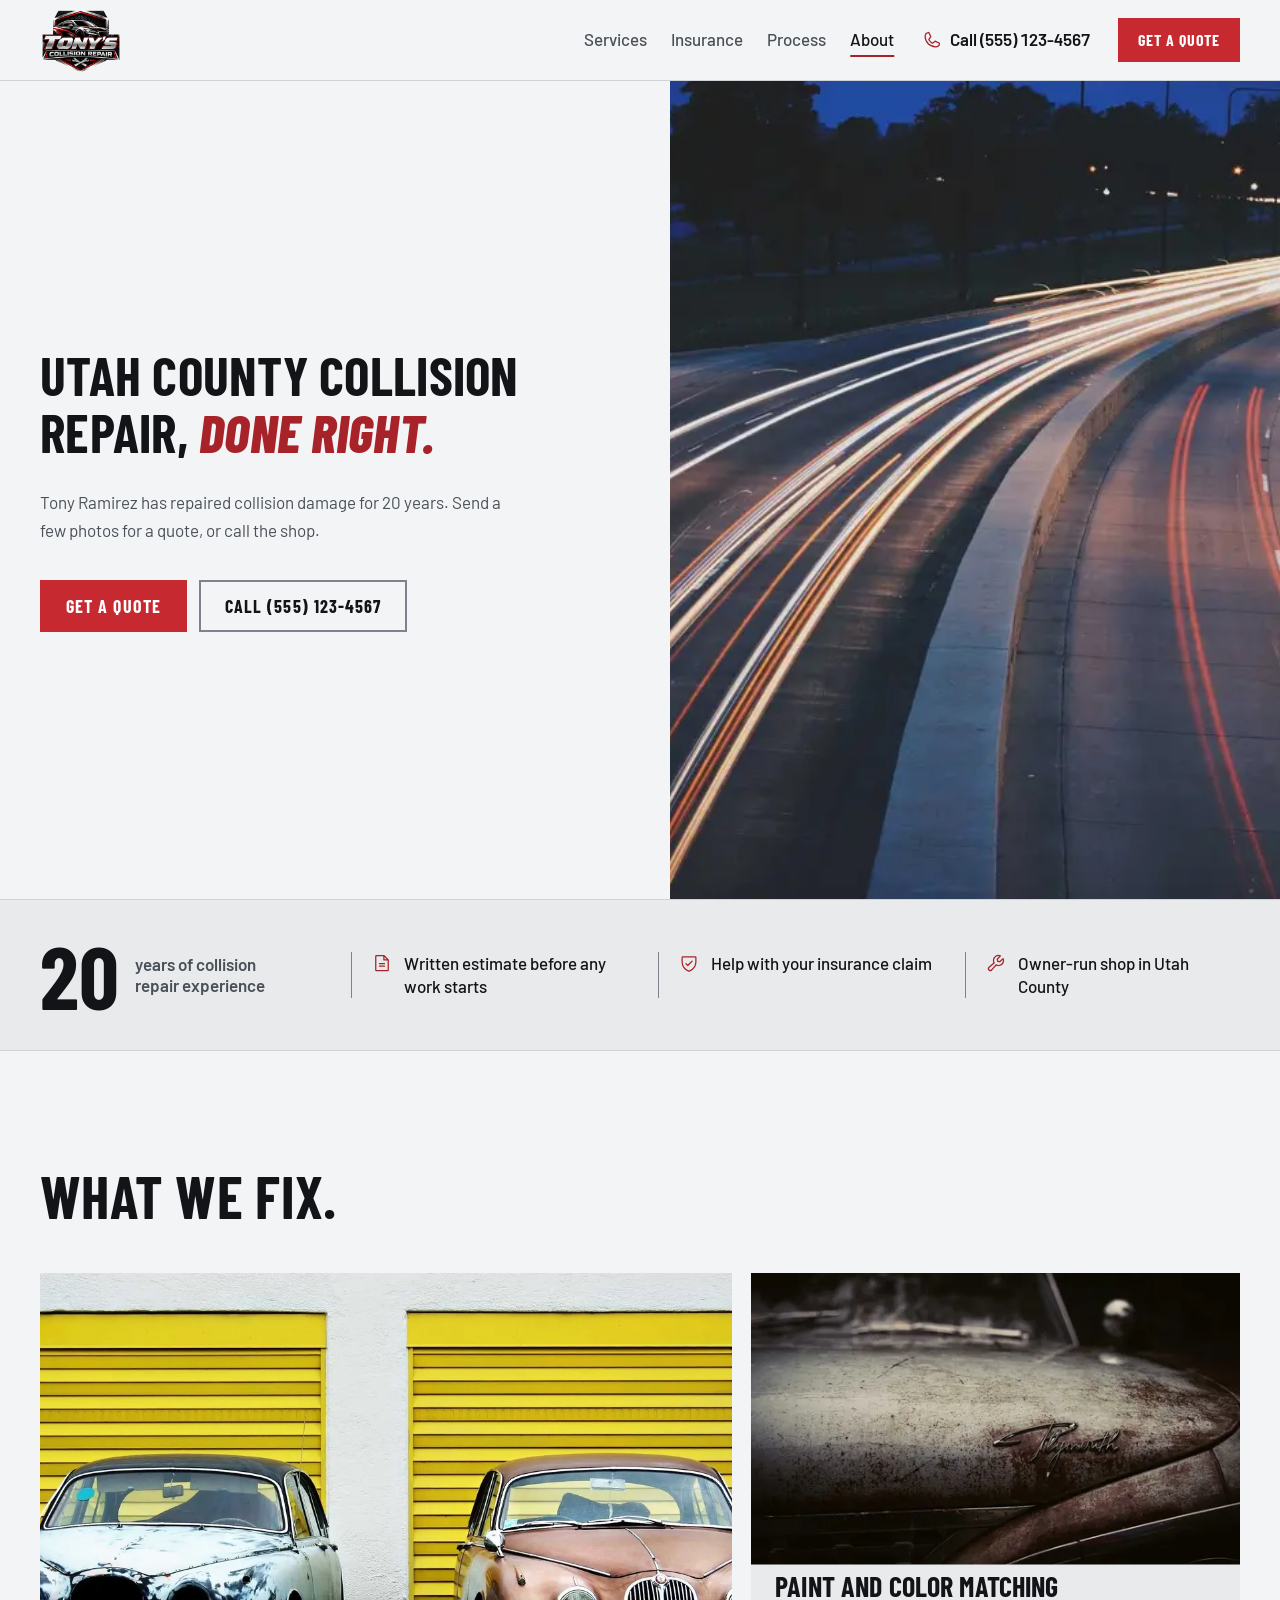
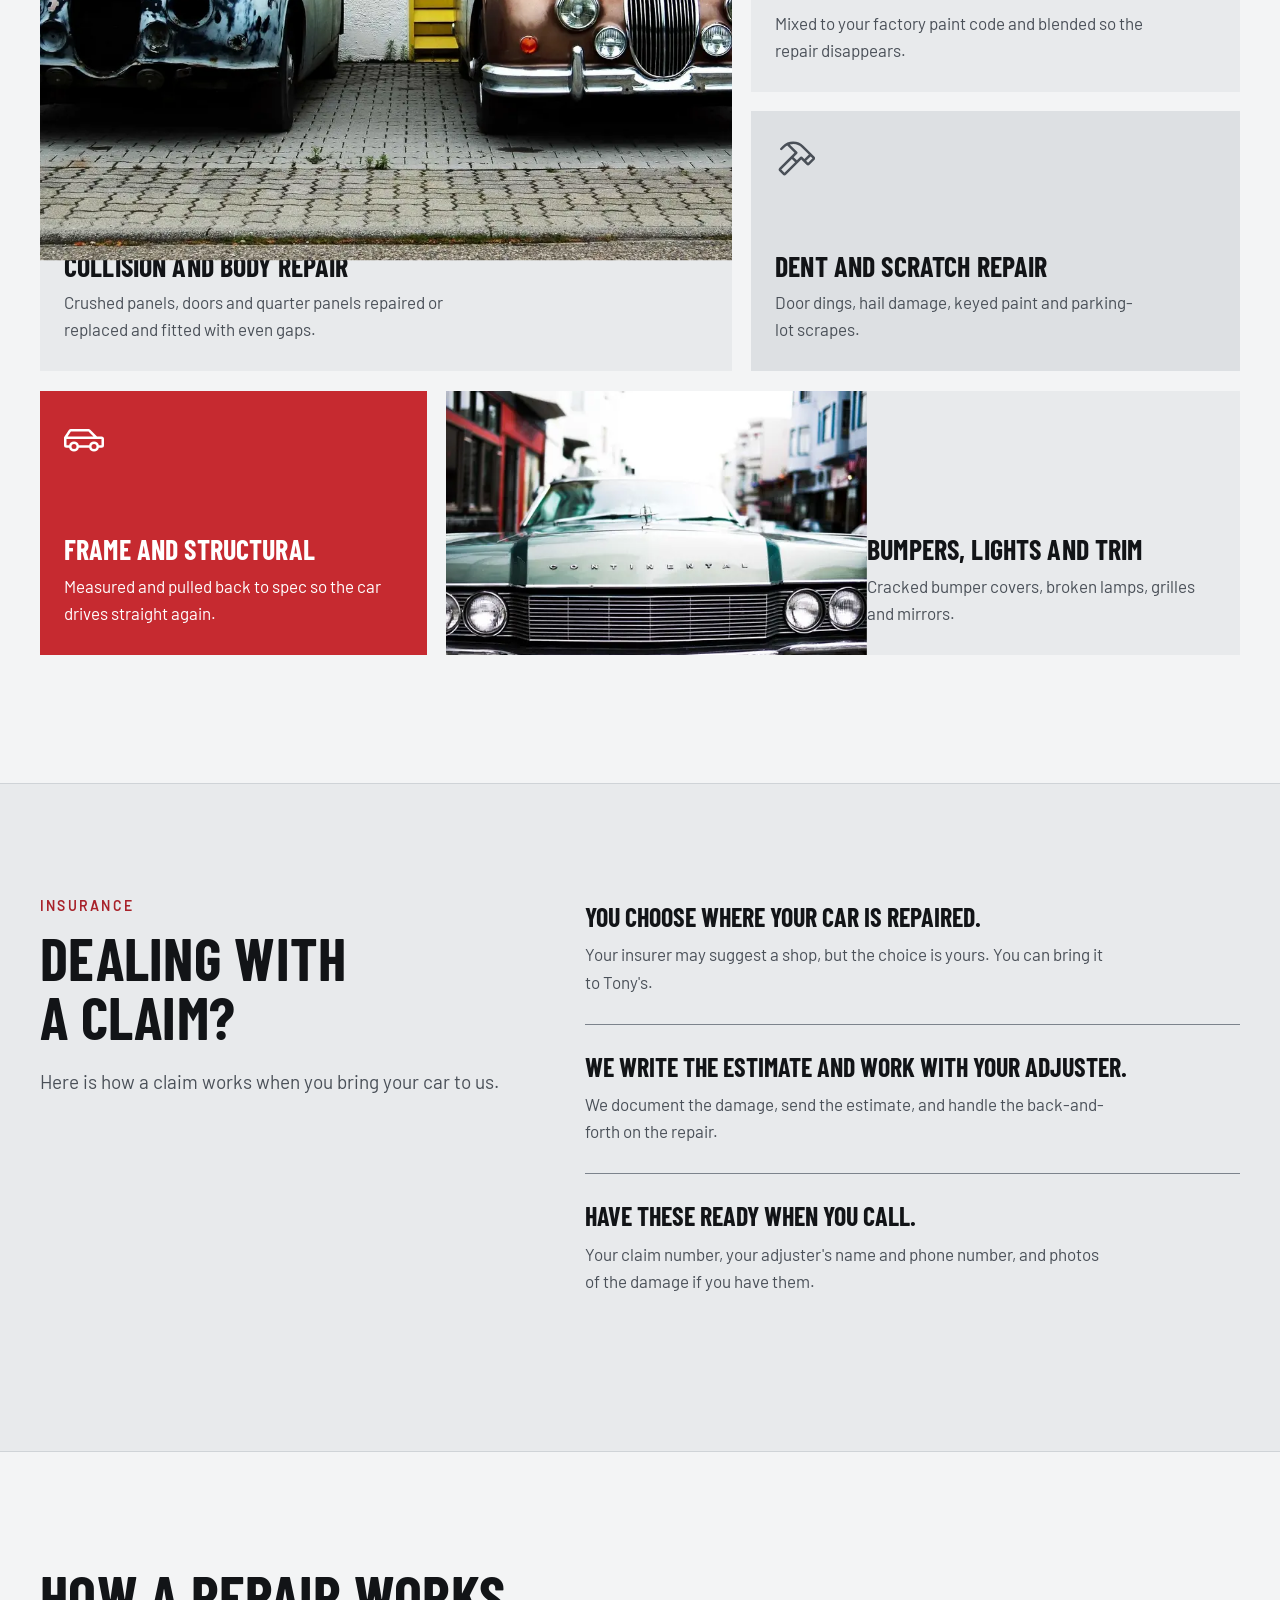
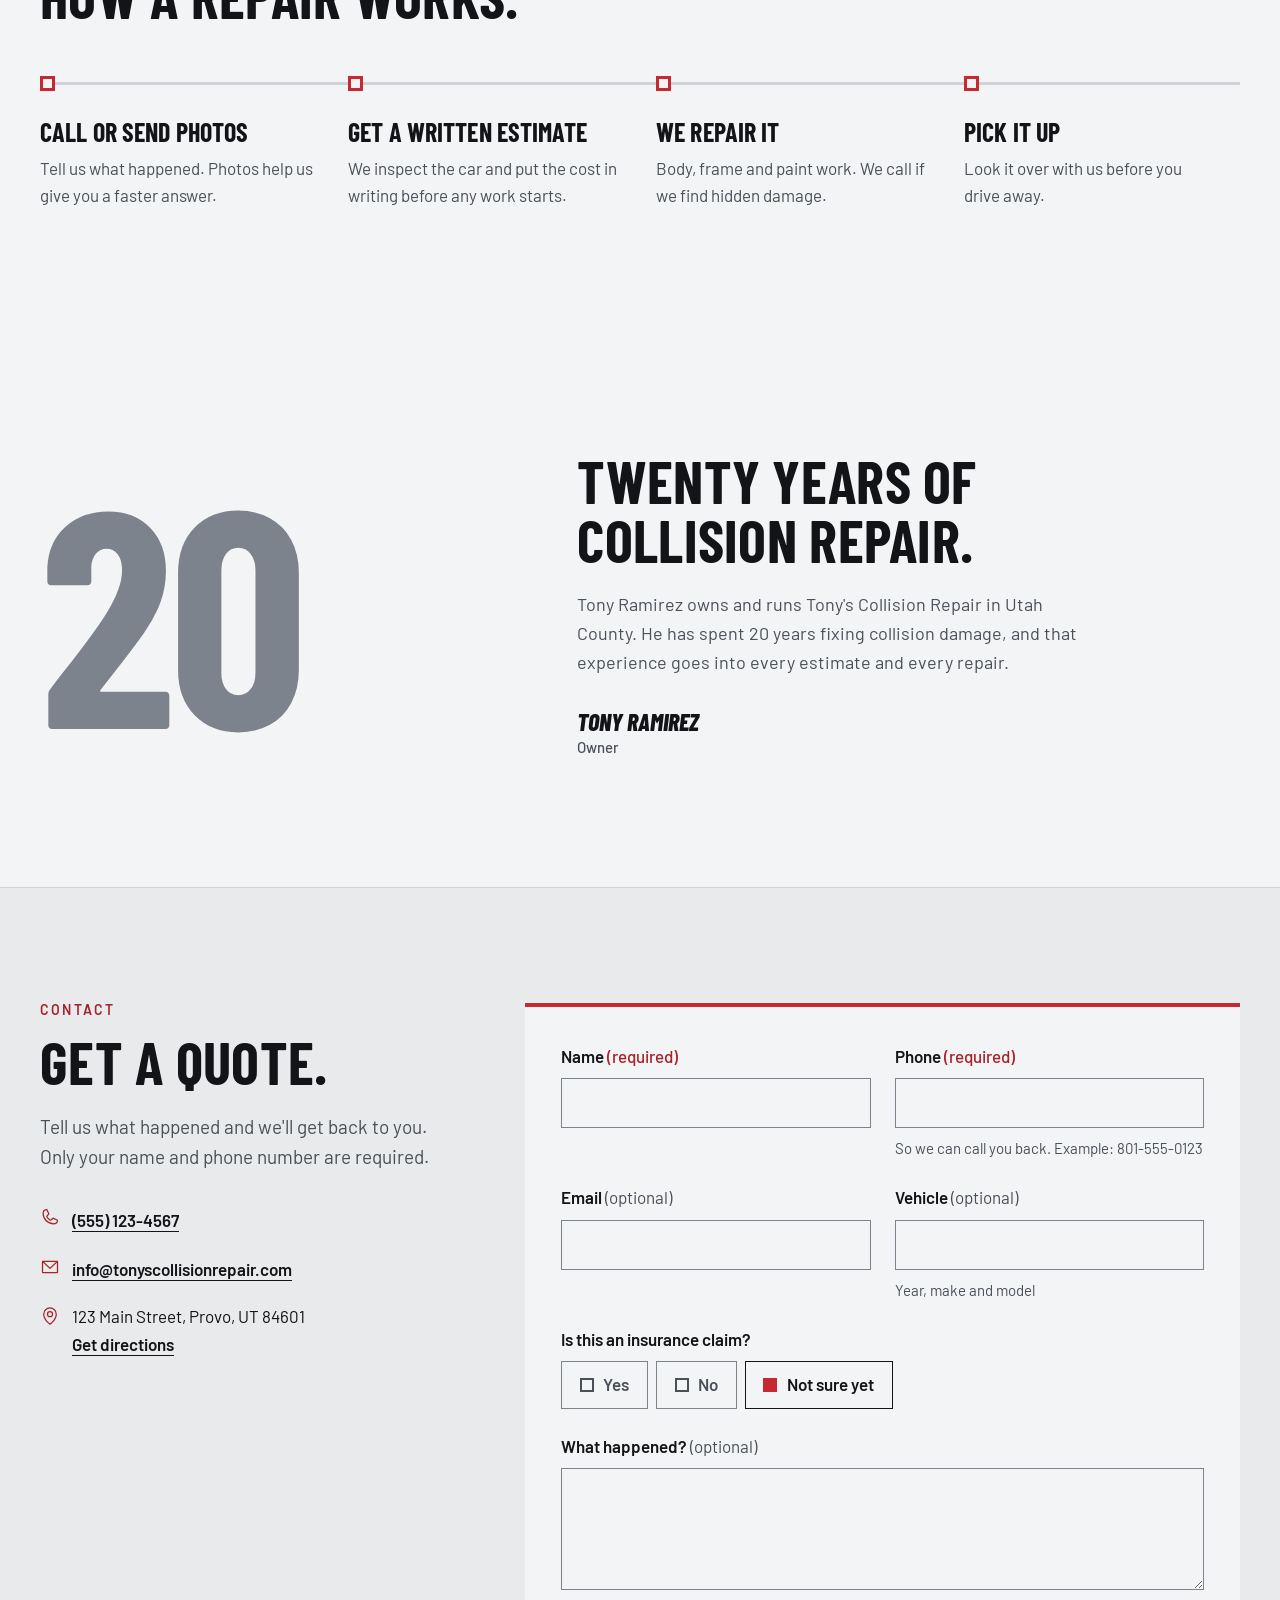
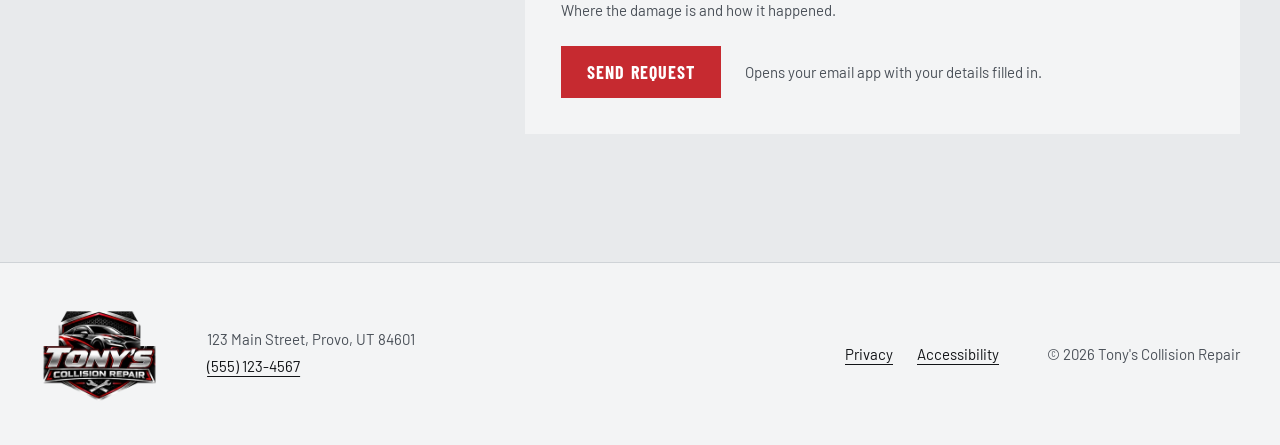
==== commit 55f1f5df: "Switch to Utah County, add shield logo, replay scroll animations - Main page copy and meta now say U" ====
--- a/index.html
+++ b/index.html
@@ -3,15 +3,15 @@
 <head>
   <meta charset="utf-8">
   <meta name="viewport" content="width=device-width, initial-scale=1">
-  <title>Tony's Collision Repair | Collision and Body Repair in Provo, UT</title>
-  <meta name="description" content="Collision repair, paint matching, dent and frame work in Provo, Utah. Owner Tony Ramirez has 20 years of experience. Get a quote or call (555) 123-4567.">
+  <title>Tony's Collision Repair | Collision and Body Repair in Utah County</title>
+  <meta name="description" content="Collision repair, paint matching, dent and frame work in Utah County. Owner Tony Ramirez has 20 years of experience. Get a quote or call (555) 123-4567.">
   <meta name="color-scheme" content="dark light">
   <meta name="theme-color" content="#0d0e10" media="(prefers-color-scheme: dark)">
   <meta name="theme-color" content="#f3f4f5" media="(prefers-color-scheme: light)">
   <meta property="og:type" content="website">
   <meta property="og:site_name" content="Tony's Collision Repair">
-  <meta property="og:title" content="Tony's Collision Repair | Provo, UT">
-  <meta property="og:description" content="Collision repair in Provo, Utah. 20 years of experience. Get a quote or call (555) 123-4567.">
+  <meta property="og:title" content="Tony's Collision Repair | Utah County">
+  <meta property="og:description" content="Collision repair in Utah County. 20 years of experience. Get a quote or call (555) 123-4567.">
   <meta property="og:image" content="assets/img/hero-road-1800.webp">
   <meta name="twitter:card" content="summary_large_image">
   <link rel="icon" href="assets/favicon.svg" type="image/svg+xml">
@@ -20,7 +20,7 @@
   <link rel="stylesheet" href="css/styles.css">
   <script>document.documentElement.classList.replace('no-js','js')</script>
   <script type="application/ld+json">
-  {"@context":"https://schema.org","@type":"AutoBodyShop","name":"Tony's Collision Repair","telephone":"+1-555-123-4567","email":"info@tonyscollisionrepair.com","founder":{"@type":"Person","name":"Tony Ramirez"},"address":{"@type":"PostalAddress","streetAddress":"123 Main Street","addressLocality":"Provo","addressRegion":"UT","postalCode":"84601","addressCountry":"US"}}
+  {"@context":"https://schema.org","@type":"AutoBodyShop","name":"Tony's Collision Repair","areaServed":"Utah County, UT","telephone":"+1-555-123-4567","email":"info@tonyscollisionrepair.com","founder":{"@type":"Person","name":"Tony Ramirez"},"address":{"@type":"PostalAddress","streetAddress":"123 Main Street","addressLocality":"Provo","addressRegion":"UT","postalCode":"84601","addressCountry":"US"}}
   </script>
 </head>
 <body>
@@ -29,9 +29,7 @@
   <header class="header">
     <div class="wrap header__row">
       <a class="logo" href="#top" aria-label="Tony's Collision Repair, home">
-        <span class="logo__bar" aria-hidden="true"></span>
-        <span class="logo__name">Tony's</span>
-        <span class="logo__sub">Collision Repair</span>
+        <img class="logo__badge" src="assets/img/logo-shield.webp" alt="" width="268" height="216">
       </a>
 
       <button class="menu-btn" type="button" aria-expanded="false" aria-controls="site-nav">
@@ -60,7 +58,7 @@
     <!-- Hero: asymmetric split, copy left, photo bleeding right -->
     <section class="hero" id="top" aria-labelledby="hero-title">
       <div class="hero__copy">
-        <h1 id="hero-title">Provo collision repair, <em>done right.</em></h1>
+        <h1 id="hero-title">Utah County collision repair, <em>done right.</em></h1>
         <p class="hero__sub">Tony Ramirez has repaired collision damage for 20 years. Send a few photos for a quote, or call the shop.</p>
         <div class="hero__ctas">
           <a class="btn" href="#quote">Get a quote</a>
@@ -92,7 +90,7 @@
           </li>
           <li>
             <svg class="i" viewBox="0 0 256 256" aria-hidden="true" focusable="false"><path d="M226.76,69a8,8,0,0,0-12.840-2.880l-40.300,37.190-17.230-3.700-3.700-17.230,37.190-40.300A8,8,0,0,0,187,29.240,72,72,0,0,0,88,96,72.340,72.340,0,0,0,94,124.940L33.790,177c-.15.12-.29.26-.43.39a32,32,0,0,0,45.260,45.260c.13-.13.27-.28.39-.42L131.060,162A72,72,0,0,0,232,96,71.560,71.560,0,0,0,226.760,69ZM160,152a56.140,56.140,0,0,1-27.070-7,8,8,0,0,0-9.920,1.770L67.110,211.510a16,16,0,0,1-22.620-22.620L109.180,133a8,8,0,0,0,1.770-9.930,56,56,0,0,1,58.360-82.310l-31.200,33.810a8,8,0,0,0-1.940,7.100L141.830,108a8,8,0,0,0,6.140,6.140l26.350,5.660a8,8,0,0,0,7.100-1.940l33.810-31.200A56.060,56.060,0,0,1,160,152Z"/></svg>
-            Owner-run shop in Provo
+            Owner-run shop in Utah County
           </li>
         </ul>
       </div>
@@ -201,7 +199,7 @@
         <p class="about__num" aria-hidden="true">20</p>
         <div class="about__text">
           <h2 id="about-title">Twenty years of collision repair.</h2>
-          <p>Tony Ramirez owns and runs Tony's Collision Repair in Provo. He has spent 20 years fixing collision damage, and that experience goes into every estimate and every repair.</p>
+          <p>Tony Ramirez owns and runs Tony's Collision Repair in Utah County. He has spent 20 years fixing collision damage, and that experience goes into every estimate and every repair.</p>
           <p class="sig">Tony Ramirez<span>Owner</span></p>
         </div>
       </div>
@@ -290,10 +288,8 @@
 
   <footer class="footer">
     <div class="wrap footer__row">
-      <a class="logo" href="#top" aria-label="Tony's Collision Repair, back to top">
-        <span class="logo__bar" aria-hidden="true"></span>
-        <span class="logo__name">Tony's</span>
-        <span class="logo__sub">Collision Repair</span>
+      <a class="logo logo--footer" href="#top" aria-label="Tony's Collision Repair, back to top">
+        <img class="logo__badge" src="assets/img/logo-shield.webp" alt="" width="268" height="216">
       </a>
       <p>123 Main Street, Provo, UT 84601<br><a href="tel:+15551234567">(555) 123-4567</a></p>
       <ul class="footer__links" aria-label="Legal">
--- a/css/styles.css
+++ b/css/styles.css
@@ -1,5 +1,5 @@
 /* Tony's Collision Repair
-   Design read: local-service marketing page for stressed Provo drivers; bold, industrial, precise.
+   Design read: local-service marketing page for stressed Utah County drivers; bold, industrial, precise.
    Dials: DESIGN_VARIANCE 6 / MOTION_INTENSITY 4 / VISUAL_DENSITY 4.
    Native CSS, no design system. Shape lock: all-sharp (radius 0). One accent: signal red.
    Accessibility target: WCAG 2.2 AA. Contrast pairs measured for both themes. */
@@ -57,10 +57,10 @@
 .skip:focus{top:1rem}
 
 /* Logo lockup: italic wordmark + red bar, flat */
-.logo{display:inline-flex;align-items:center;gap:.6rem;min-height:44px;text-decoration:none}
-.logo__bar{width:5px;height:30px;background:var(--red);transform:skewX(-14deg)}
-.logo__name{font:italic 800 1.85rem/1 var(--display);text-transform:uppercase;letter-spacing:.01em}
-.logo__sub{font:600 .8125rem/1.15 var(--body);color:var(--muted);max-width:5.5rem}
+/* Logo: shield badge cropped from the business card, transparent around the shield */
+.logo{display:inline-flex;align-items:center;min-height:44px;text-decoration:none}
+.logo__badge{display:block;height:66px;width:auto}
+.logo--footer .logo__badge{height:96px}
 
 /* Buttons: sharp, one primary (red) and one line style */
 .btn{display:inline-flex;align-items:center;justify-content:center;gap:.5rem;min-height:52px;padding:0 1.5rem;
@@ -75,7 +75,7 @@
 
 /* Header: 72px, one line on desktop */
 .header{border-bottom:1px solid var(--rule)}
-.header__row{display:flex;align-items:center;justify-content:space-between;gap:1.5rem;min-height:72px}
+.header__row{display:flex;align-items:center;justify-content:space-between;gap:1.5rem;min-height:80px}
 .nav{display:flex;align-items:center;gap:1.75rem}
 .nav ul{display:flex;gap:1.5rem}
 .nav ul a{display:inline-flex;align-items:center;min-height:44px;font-weight:500;color:var(--muted);text-decoration:none;transition:color .2s var(--ease)}
@@ -86,9 +86,9 @@
 .menu-btn{display:none}
 
 /* Hero: asymmetric split, photo bleeds to the right edge */
-.hero{display:grid;grid-template-columns:minmax(0,1.1fr) minmax(0,1fr);min-height:min(calc(100dvh - 73px),860px);border-bottom:1px solid var(--rule)}
+.hero{display:grid;grid-template-columns:minmax(0,1.1fr) minmax(0,1fr);min-height:min(calc(100dvh - 81px),860px);border-bottom:1px solid var(--rule)}
 .hero__copy{align-self:center;padding:clamp(2.5rem,6vw,5rem) clamp(1.5rem,4vw,4rem) clamp(2.5rem,6vw,5rem) max(var(--gutter),calc((100vw - var(--wrap))/2 + var(--gutter)))}
-.hero h1{font-size:clamp(2.5rem,4.4vw,4.25rem);line-height:1;max-width:19ch}
+.hero h1{font-size:clamp(2.5rem,4.2vw,4.1rem);line-height:1;max-width:22ch}
 .hero h1 em{font-style:italic;font-weight:800;color:var(--red-tx);display:inline-block;padding-bottom:.08em;line-height:1.1}
 .hero__sub{margin-top:1.5rem;max-width:30rem;font-size:clamp(1.0625rem,1.3vw,1.25rem);color:var(--muted)}
 .hero__ctas{display:flex;flex-wrap:wrap;gap:.75rem;margin-top:2.25rem}
@@ -224,15 +224,15 @@
 
 /* Motion: entry + reveal. Only when JS runs and motion is allowed. */
 @media (prefers-reduced-motion:no-preference){
-  .js .hero__copy>*{opacity:0;transform:translateY(16px);animation:rise .7s var(--ease) forwards}
-  .js .hero__copy>:nth-child(2){animation-delay:.08s}
-  .js .hero__copy>:nth-child(3){animation-delay:.16s}
-  .js .hero__media img{animation:settle 1.4s var(--ease) both}
-  .js [data-reveal]{opacity:0;transform:translateY(20px);transition:opacity .7s var(--ease),transform .7s var(--ease);transition-delay:var(--d,0s)}
+  /* Blocks rise in; they reset when fully off screen so the move-in replays in either scroll direction */
+  .js [data-reveal]{opacity:0;transform:translateY(28px);transition:opacity .8s var(--ease),transform .8s var(--ease);transition-delay:var(--d,0s)}
   .js [data-reveal].in{opacity:1;transform:none}
-}
-@keyframes rise{to{opacity:1;transform:none}}
-@keyframes settle{from{transform:scale(1.06)}to{transform:scale(1)}}
+  /* Photos settle from a slight zoom as their block arrives */
+  .js [data-reveal] img{transform:scale(1.12);transition:transform 1.4s var(--ease);transition-delay:var(--d,0s)}
+  .js [data-reveal].in img{transform:scale(1)}
+  .js .cell[data-reveal].in:hover img{transform:scale(1.03);transition-delay:0s;transition-duration:.8s}
+  .js .hero__media[data-reveal]{transform:none}
+}
 
 /* Responsive */
 @media (max-width:1100px){
@@ -304,7 +304,7 @@
 @media (prefers-contrast:more){:root{--muted:var(--text);--line:var(--text)}}
 @media (forced-colors:active){
   .btn,.radio span,.form input,.form textarea,.menu-btn{border:2px solid ButtonText}
-  .logo__bar,.track::after,.track li::before{background:CanvasText;border-color:CanvasText}
+  .track::after,.track li::before{background:CanvasText;border-color:CanvasText}
   .cell--red{border:2px solid CanvasText}
 }
 @media print{.actionbar,.skip,.menu-btn,.form{display:none}body{padding:0}}
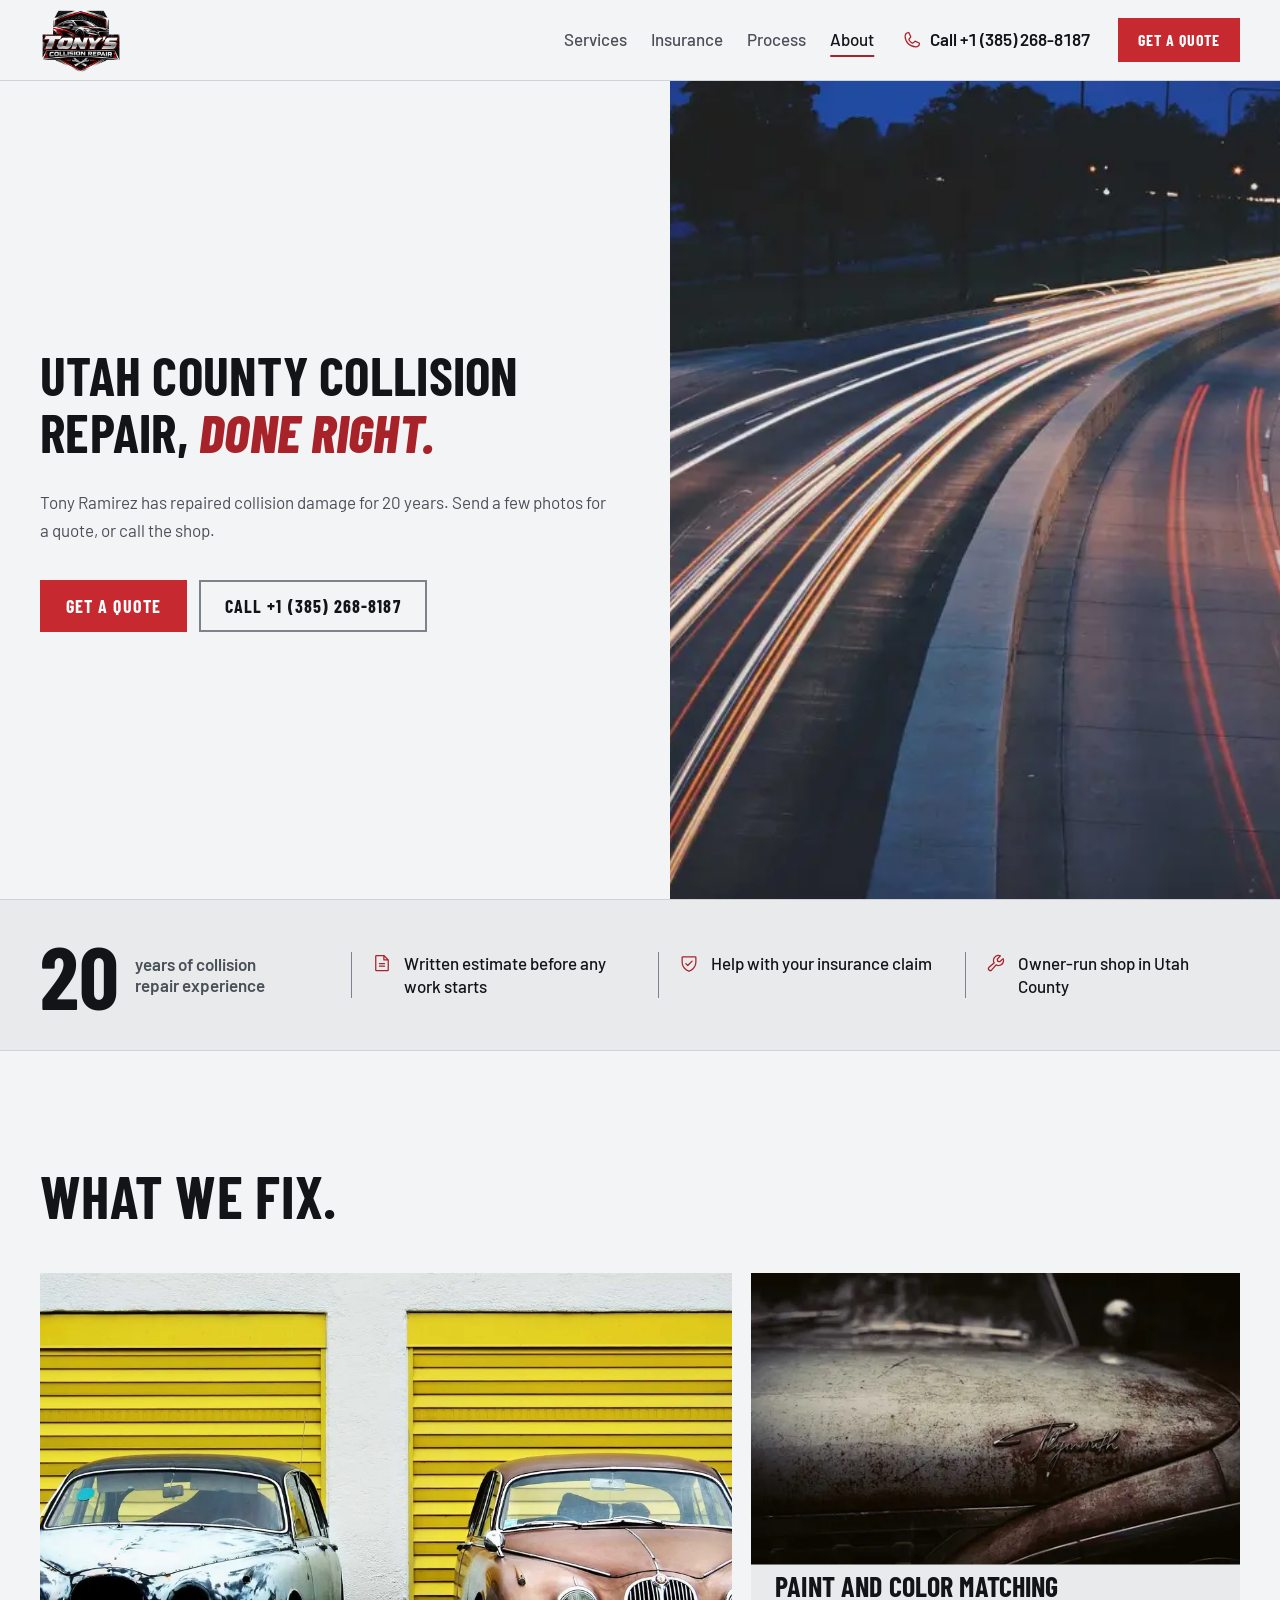
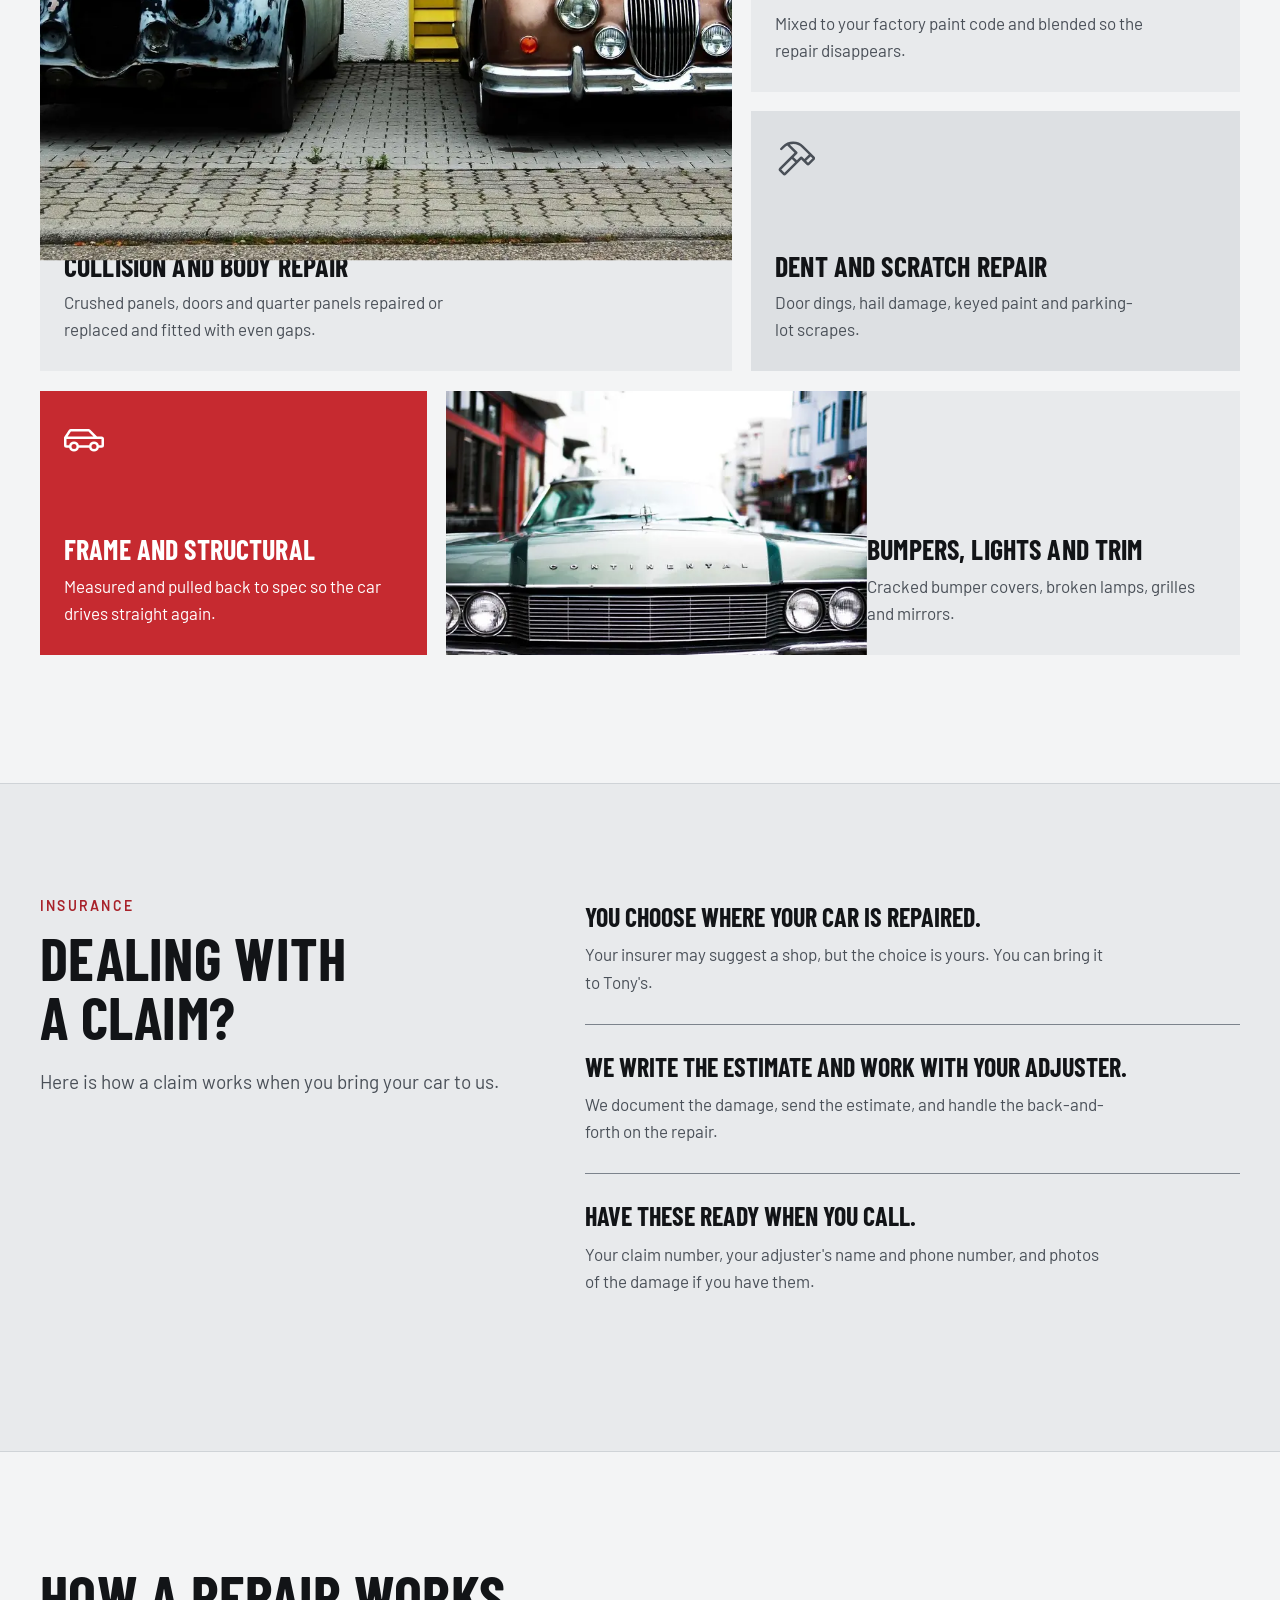
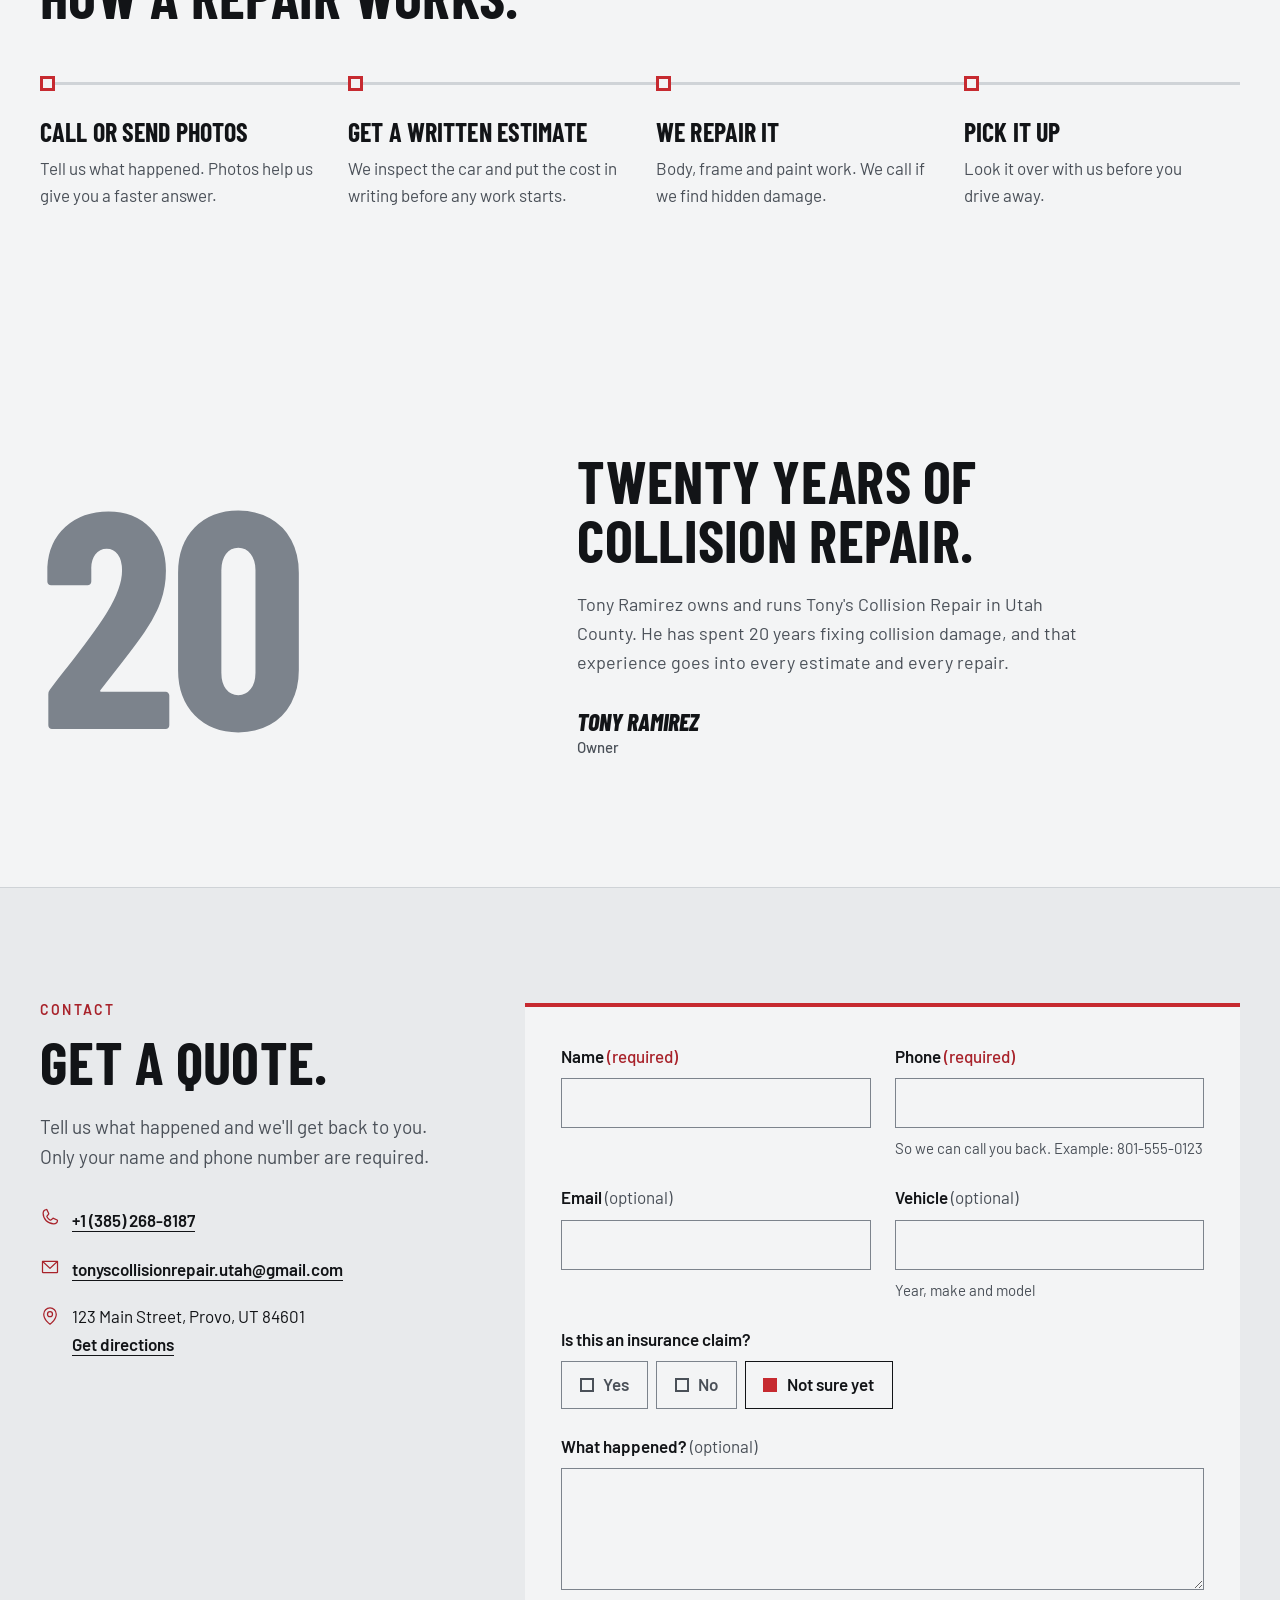
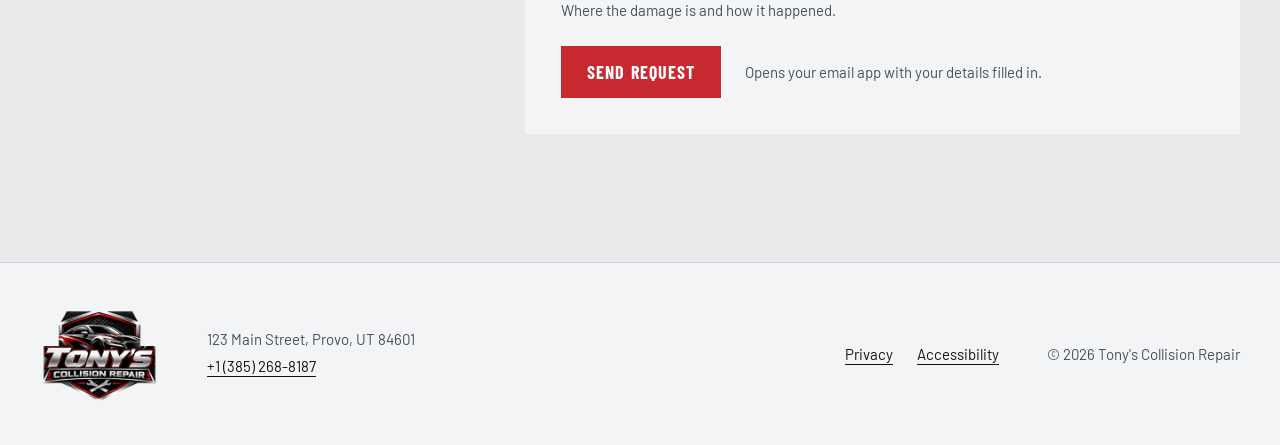
==== commit 1e84d826: "Update email and phone number placeholders Replace placeholder contact info with +1 (385) 268-8187 a" ====
--- a/index.html
+++ b/index.html
@@ -4,14 +4,14 @@
   <meta charset="utf-8">
   <meta name="viewport" content="width=device-width, initial-scale=1">
   <title>Tony's Collision Repair | Collision and Body Repair in Utah County</title>
-  <meta name="description" content="Collision repair, paint matching, dent and frame work in Utah County. Owner Tony Ramirez has 20 years of experience. Get a quote or call (555) 123-4567.">
+  <meta name="description" content="Collision repair, paint matching, dent and frame work in Utah County. Owner Tony Ramirez has 20 years of experience. Get a quote or call +1 (385) 268-8187.">
   <meta name="color-scheme" content="dark light">
   <meta name="theme-color" content="#0d0e10" media="(prefers-color-scheme: dark)">
   <meta name="theme-color" content="#f3f4f5" media="(prefers-color-scheme: light)">
   <meta property="og:type" content="website">
   <meta property="og:site_name" content="Tony's Collision Repair">
   <meta property="og:title" content="Tony's Collision Repair | Utah County">
-  <meta property="og:description" content="Collision repair in Utah County. 20 years of experience. Get a quote or call (555) 123-4567.">
+  <meta property="og:description" content="Collision repair in Utah County. 20 years of experience. Get a quote or call +1 (385) 268-8187.">
   <meta property="og:image" content="assets/img/hero-road-1800.webp">
   <meta name="twitter:card" content="summary_large_image">
   <link rel="icon" href="assets/favicon.svg" type="image/svg+xml">
@@ -20,7 +20,7 @@
   <link rel="stylesheet" href="css/styles.css">
   <script>document.documentElement.classList.replace('no-js','js')</script>
   <script type="application/ld+json">
-  {"@context":"https://schema.org","@type":"AutoBodyShop","name":"Tony's Collision Repair","areaServed":"Utah County, UT","telephone":"+1-555-123-4567","email":"info@tonyscollisionrepair.com","founder":{"@type":"Person","name":"Tony Ramirez"},"address":{"@type":"PostalAddress","streetAddress":"123 Main Street","addressLocality":"Provo","addressRegion":"UT","postalCode":"84601","addressCountry":"US"}}
+  {"@context":"https://schema.org","@type":"AutoBodyShop","name":"Tony's Collision Repair","areaServed":"Utah County, UT","telephone":"+1-385-268-8187","email":"tonyscollisionrepair.utah@gmail.com","founder":{"@type":"Person","name":"Tony Ramirez"},"address":{"@type":"PostalAddress","streetAddress":"123 Main Street","addressLocality":"Provo","addressRegion":"UT","postalCode":"84601","addressCountry":"US"}}
   </script>
 </head>
 <body>
@@ -44,9 +44,9 @@
           <li><a href="#process">Process</a></li>
           <li><a href="#about">About</a></li>
         </ul>
-        <a class="nav__tel" href="tel:+15551234567">
+        <a class="nav__tel" href="tel:+13852688187">
           <svg class="i" viewBox="0 0 256 256" aria-hidden="true" focusable="false"><path d="M222.37,158.46l-47.11-21.11-.13-.06a16,16,0,0,0-15.17,1.4,8.120,8.120,0,0,0-.75.56L134.87,160c-15.42-7.490-31.340-23.290-38.830-38.510l20.780-24.710c.2-.25.390-.5.570-.77a16,16,0,0,0,1.320-15.060l0-.12L97.540,33.640a16,16,0,0,0-16.620-9.520A56.260,56.260,0,0,0,32,80c0,79.400,64.600,144,144,144a56.260,56.260,0,0,0,55.880-48.920A16,16,0,0,0,222.370,158.460ZM176,208A128.140,128.140,0,0,1,48,80,40.200,40.200,0,0,1,82.870,40a.61.61,0,0,0,0,.12l21,47L83.200,111.860a6.130,6.130,0,0,0-.57.77,16,16,0,0,0-1,15.700c9.060,18.530,27.730,37.060,46.460,46.110a16,16,0,0,0,15.750-1.140,8.440,8.440,0,0,0,.74-.56L168.890,152l47,21.050h0s.08,0,.11,0A40.210,40.210,0,0,1,176,208Z"/></svg>
-          <span>Call (555) 123-4567</span>
+          <span>Call +1 (385) 268-8187</span>
         </a>
         <a class="btn btn--sm" href="#quote">Get a quote</a>
       </nav>
@@ -62,7 +62,7 @@
         <p class="hero__sub">Tony Ramirez has repaired collision damage for 20 years. Send a few photos for a quote, or call the shop.</p>
         <div class="hero__ctas">
           <a class="btn" href="#quote">Get a quote</a>
-          <a class="btn btn--line" href="tel:+15551234567">Call (555) 123-4567</a>
+          <a class="btn btn--line" href="tel:+13852688187">Call +1 (385) 268-8187</a>
         </div>
       </div>
       <figure class="hero__media">
@@ -215,11 +215,11 @@
           <ul class="contact">
             <li>
               <svg class="i" viewBox="0 0 256 256" aria-hidden="true" focusable="false"><path d="M222.37,158.46l-47.11-21.11-.13-.06a16,16,0,0,0-15.17,1.4,8.120,8.120,0,0,0-.75.56L134.87,160c-15.42-7.490-31.340-23.290-38.830-38.510l20.780-24.710c.2-.25.390-.5.570-.77a16,16,0,0,0,1.320-15.060l0-.12L97.540,33.640a16,16,0,0,0-16.620-9.520A56.260,56.260,0,0,0,32,80c0,79.400,64.600,144,144,144a56.260,56.260,0,0,0,55.880-48.920A16,16,0,0,0,222.370,158.460ZM176,208A128.140,128.140,0,0,1,48,80,40.200,40.200,0,0,1,82.870,40a.61.61,0,0,0,0,.12l21,47L83.200,111.860a6.130,6.130,0,0,0-.57.77,16,16,0,0,0-1,15.700c9.060,18.530,27.730,37.060,46.460,46.110a16,16,0,0,0,15.750-1.140,8.440,8.440,0,0,0,.74-.56L168.890,152l47,21.050h0s.08,0,.11,0A40.210,40.210,0,0,1,176,208Z"/></svg>
-              <a href="tel:+15551234567">(555) 123-4567</a>
+              <a href="tel:+13852688187">+1 (385) 268-8187</a>
             </li>
             <li>
               <svg class="i" viewBox="0 0 256 256" aria-hidden="true" focusable="false"><path d="M224,48H32a8,8,0,0,0-8,8V192a16,16,0,0,0,16,16H216a16,16,0,0,0,16-16V56A8,8,0,0,0,224,48ZM203.430,64,128,133.150,52.570,64ZM216,192H40V74.190l82.590,75.710a8,8,0,0,0,10.820,0L216,74.190V192Z"/></svg>
-              <a href="mailto:info@tonyscollisionrepair.com">info@tonyscollisionrepair.com</a>
+              <a href="mailto:tonyscollisionrepair.utah@gmail.com">tonyscollisionrepair.utah@gmail.com</a>
             </li>
             <li>
               <svg class="i" viewBox="0 0 256 256" aria-hidden="true" focusable="false"><path d="M128,64a40,40,0,1,0,40,40A40,40,0,0,0,128,64Zm0,64a24,24,0,1,1,24-24A24,24,0,0,1,128,128Zm0-112a88.100,88.100,0,0,0-88,88c0,31.400,14.510,64.680,42,96.250a254.190,254.190,0,0,0,41.450,38.300,8,8,0,0,0,9.180,0A254.190,254.190,0,0,0,174,200.250c27.450-31.570,42-64.850,42-96.250A88.100,88.100,0,0,0,128,16Zm0,206c-16.530-13-72-60.750-72-118a72,72,0,0,1,144,0C200,161.230,144.530,209,128,222Z"/></svg>
@@ -291,7 +291,7 @@
       <a class="logo logo--footer" href="#top" aria-label="Tony's Collision Repair, back to top">
         <img class="logo__badge" src="assets/img/logo-shield.webp" alt="" width="268" height="216">
       </a>
-      <p>123 Main Street, Provo, UT 84601<br><a href="tel:+15551234567">(555) 123-4567</a></p>
+      <p>123 Main Street, Provo, UT 84601<br><a href="tel:+13852688187">+1 (385) 268-8187</a></p>
       <ul class="footer__links" aria-label="Legal">
         <li><a href="privacy.html">Privacy</a></li>
         <li><a href="accessibility.html">Accessibility</a></li>
@@ -303,7 +303,7 @@
   <!-- Mobile action bar, appears after the hero scrolls away -->
   <div class="actionbar" id="actionbar" aria-label="Quick actions" role="region">
     <a class="btn" href="#quote">Get a quote</a>
-    <a class="btn btn--line" href="tel:+15551234567">Call (555) 123-4567</a>
+    <a class="btn btn--line" href="tel:+13852688187">Call +1 (385) 268-8187</a>
   </div>
 
   <script src="js/main.js"></script>
--- a/css/styles.css
+++ b/css/styles.css
@@ -22,7 +22,7 @@
   --display:"Barlow Condensed","Arial Narrow",sans-serif;
   --body:"Barlow",system-ui,-apple-system,"Segoe UI",sans-serif;
   --ease:cubic-bezier(.16,1,.3,1);
-  --wrap:1320px; --gutter:clamp(1rem,4vw,2.5rem);
+  --wrap:max(1600px,88vw); --gutter:clamp(1rem,4vw,2.5rem);
   /* z-index scale */
   --z-actionbar:30; --z-header:20; --z-skip:100;
 }
@@ -88,9 +88,9 @@
 /* Hero: asymmetric split, photo bleeds to the right edge */
 .hero{display:grid;grid-template-columns:minmax(0,1.1fr) minmax(0,1fr);min-height:min(calc(100dvh - 81px),860px);border-bottom:1px solid var(--rule)}
 .hero__copy{align-self:center;padding:clamp(2.5rem,6vw,5rem) clamp(1.5rem,4vw,4rem) clamp(2.5rem,6vw,5rem) max(var(--gutter),calc((100vw - var(--wrap))/2 + var(--gutter)))}
-.hero h1{font-size:clamp(2.5rem,4.2vw,4.1rem);line-height:1;max-width:22ch}
+.hero h1{font-size:clamp(2.5rem,4.2vw,5.75rem);line-height:1;max-width:22ch}
 .hero h1 em{font-style:italic;font-weight:800;color:var(--red-tx);display:inline-block;padding-bottom:.08em;line-height:1.1}
-.hero__sub{margin-top:1.5rem;max-width:30rem;font-size:clamp(1.0625rem,1.3vw,1.25rem);color:var(--muted)}
+.hero__sub{margin-top:1.5rem;max-width:36rem;font-size:clamp(1.0625rem,1.15vw,1.4rem);color:var(--muted)}
 .hero__ctas{display:flex;flex-wrap:wrap;gap:.75rem;margin-top:2.25rem}
 .hero__media{position:relative;margin:0;overflow:hidden;background:var(--s1)}
 .hero__media img{position:absolute;inset:0;width:100%;height:100%;object-fit:cover}
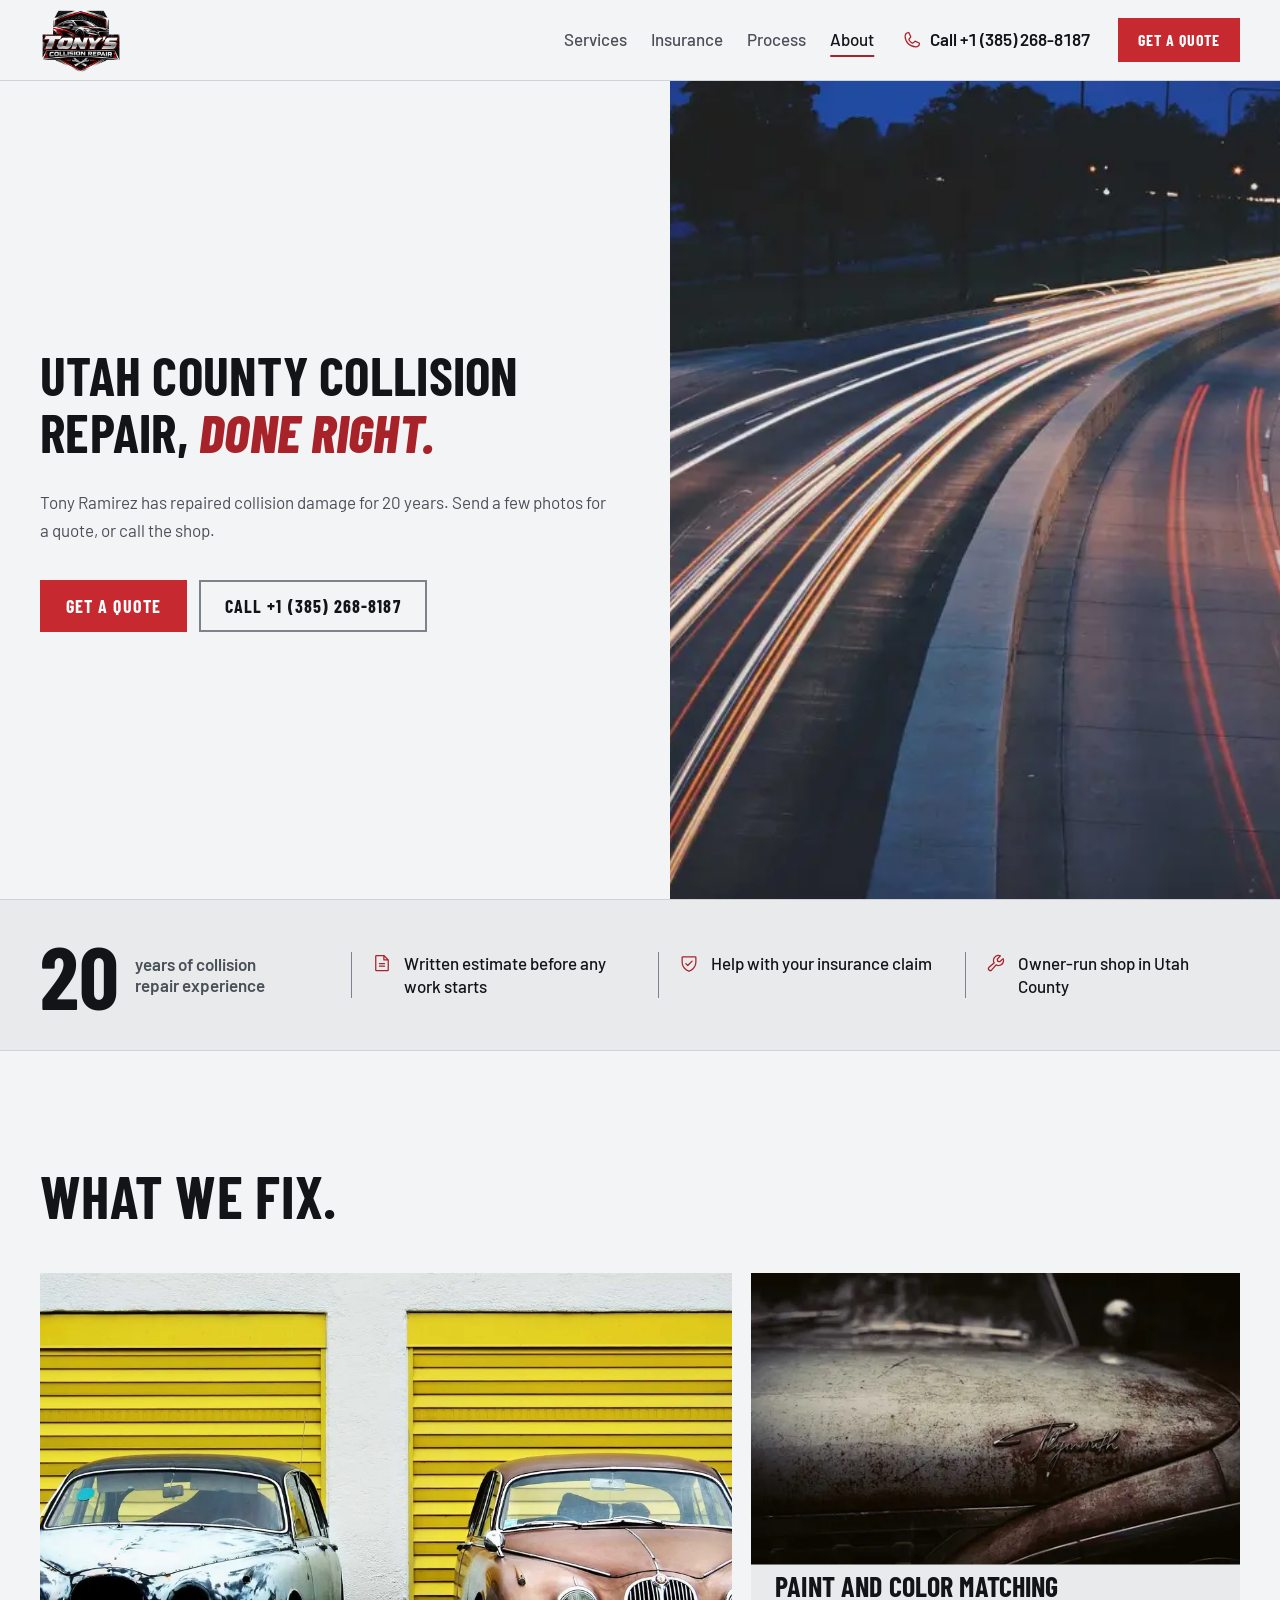
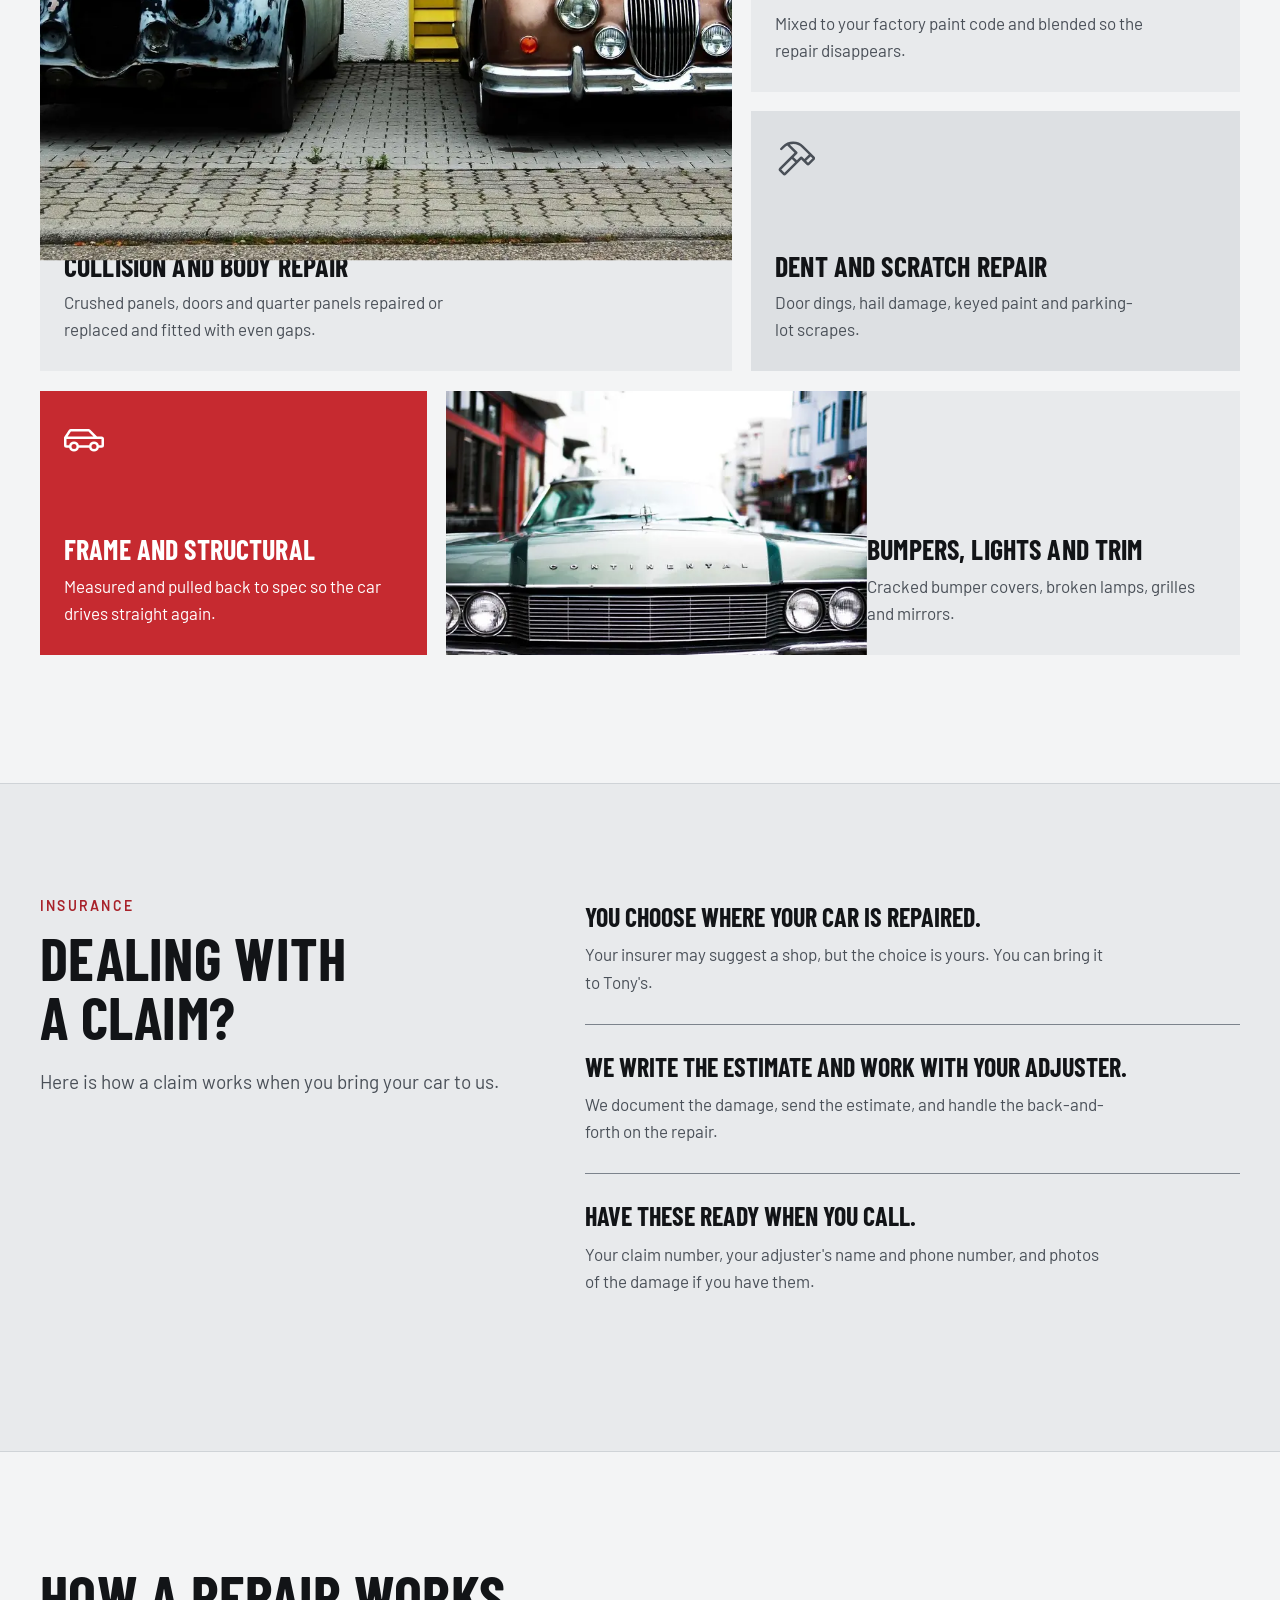
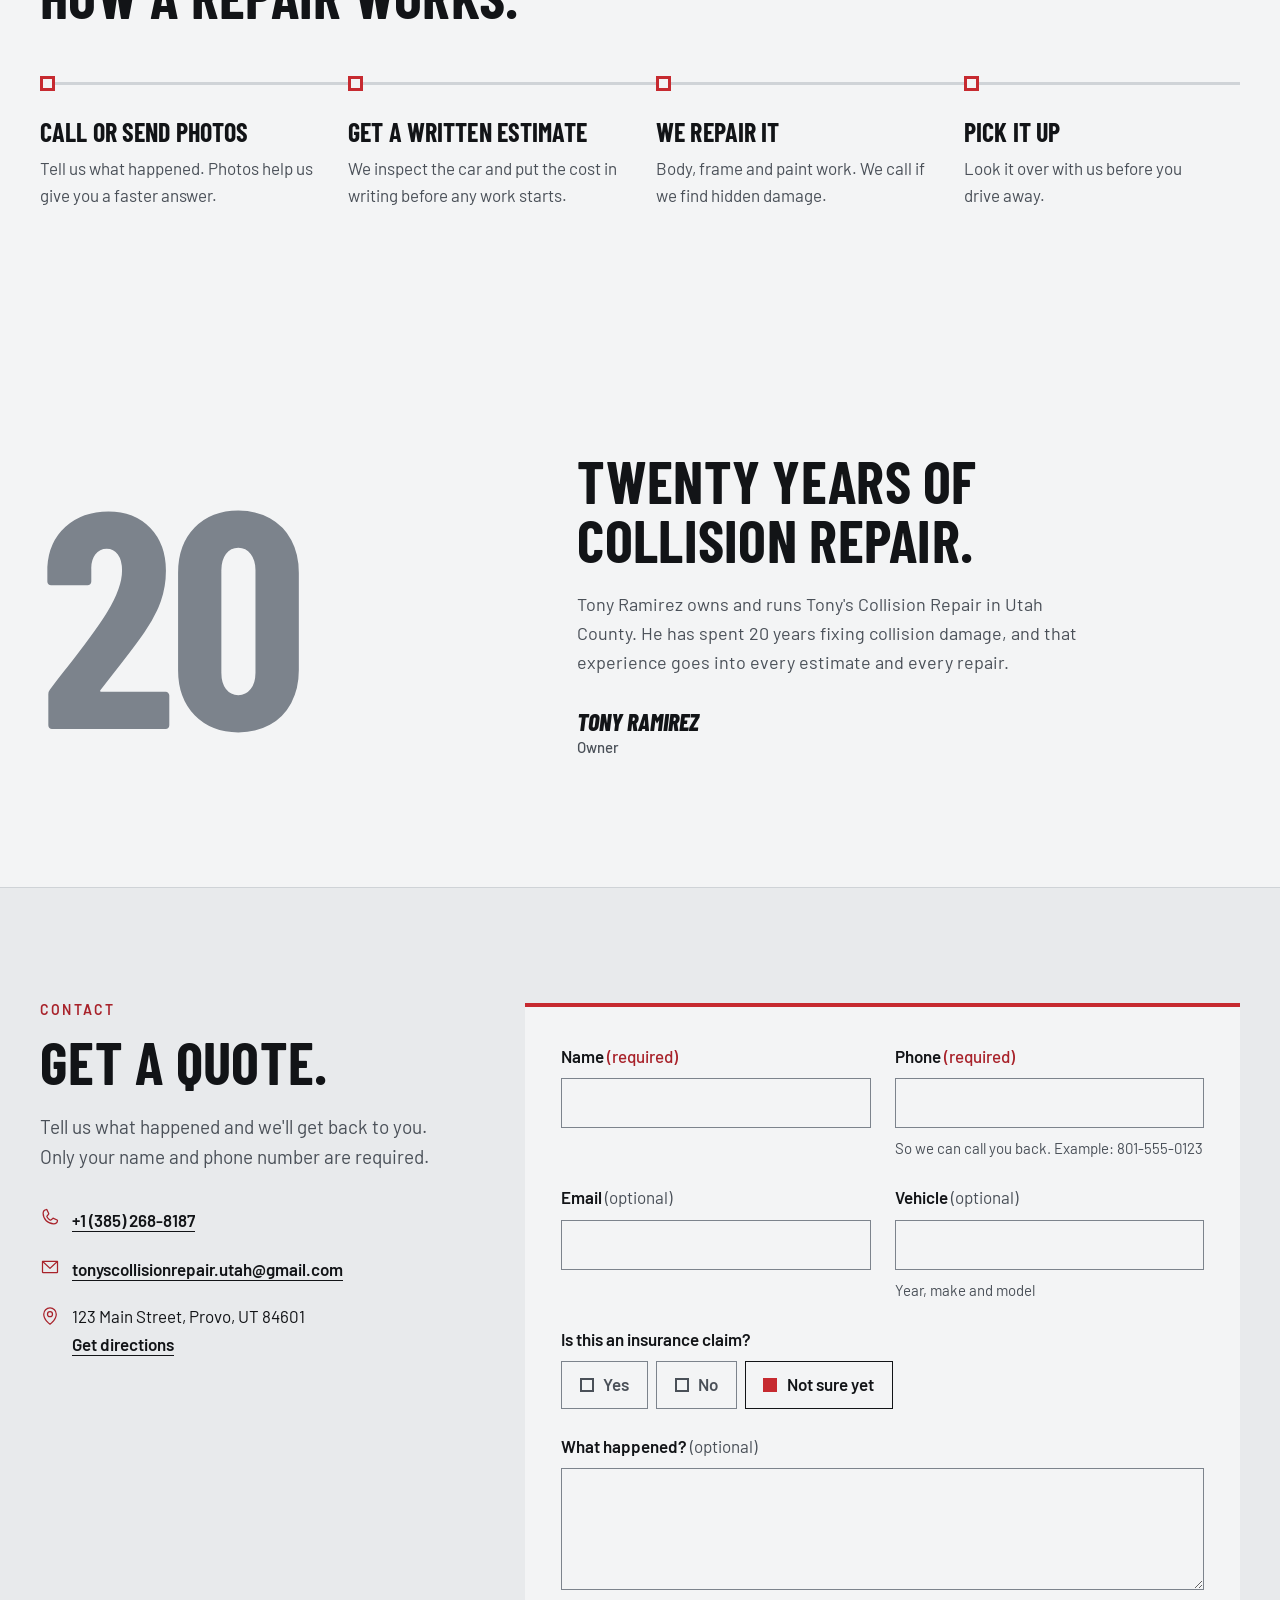
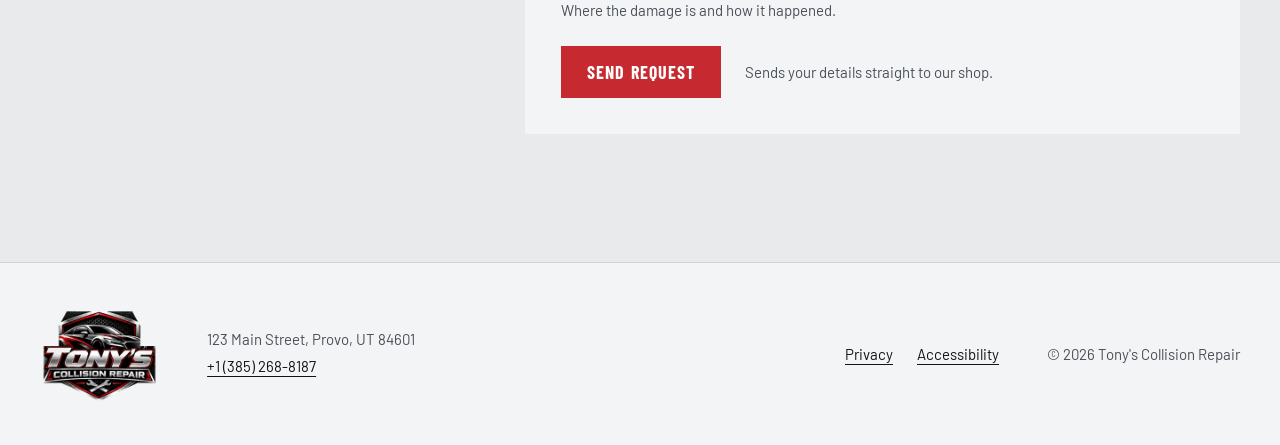
==== commit e5211190: "Send quote form directly via Cloudflare Pages Function and Resend The form now posts to /api/quote, " ====
--- a/index.html
+++ b/index.html
@@ -276,9 +276,14 @@
             <p class="hint" id="h-msg">Where the damage is and how it happened.</p>
           </div>
 
+          <div class="hp" aria-hidden="true">
+            <label for="f-website">Leave this field empty</label>
+            <input id="f-website" name="website" type="text" tabindex="-1" autocomplete="off">
+          </div>
+
           <div class="form__foot">
             <button class="btn" type="submit" id="submit">Send request</button>
-            <p class="hint">Opens your email app with your details filled in.</p>
+            <p class="hint">Sends your details straight to our shop.</p>
           </div>
           <p class="status" id="status" role="status" aria-live="polite"></p>
         </form>
--- a/css/styles.css
+++ b/css/styles.css
@@ -211,6 +211,8 @@
 .summary:focus{outline:3px solid var(--focus);outline-offset:3px}
 .status{font-weight:600}
 .status:empty{display:none}
+.status--error{color:var(--err)}
+.hp{position:absolute;left:-9999px;width:1px;height:1px;overflow:hidden}
 
 /* Footer */
 .footer{border-top:1px solid var(--rule);padding-block:2.5rem}
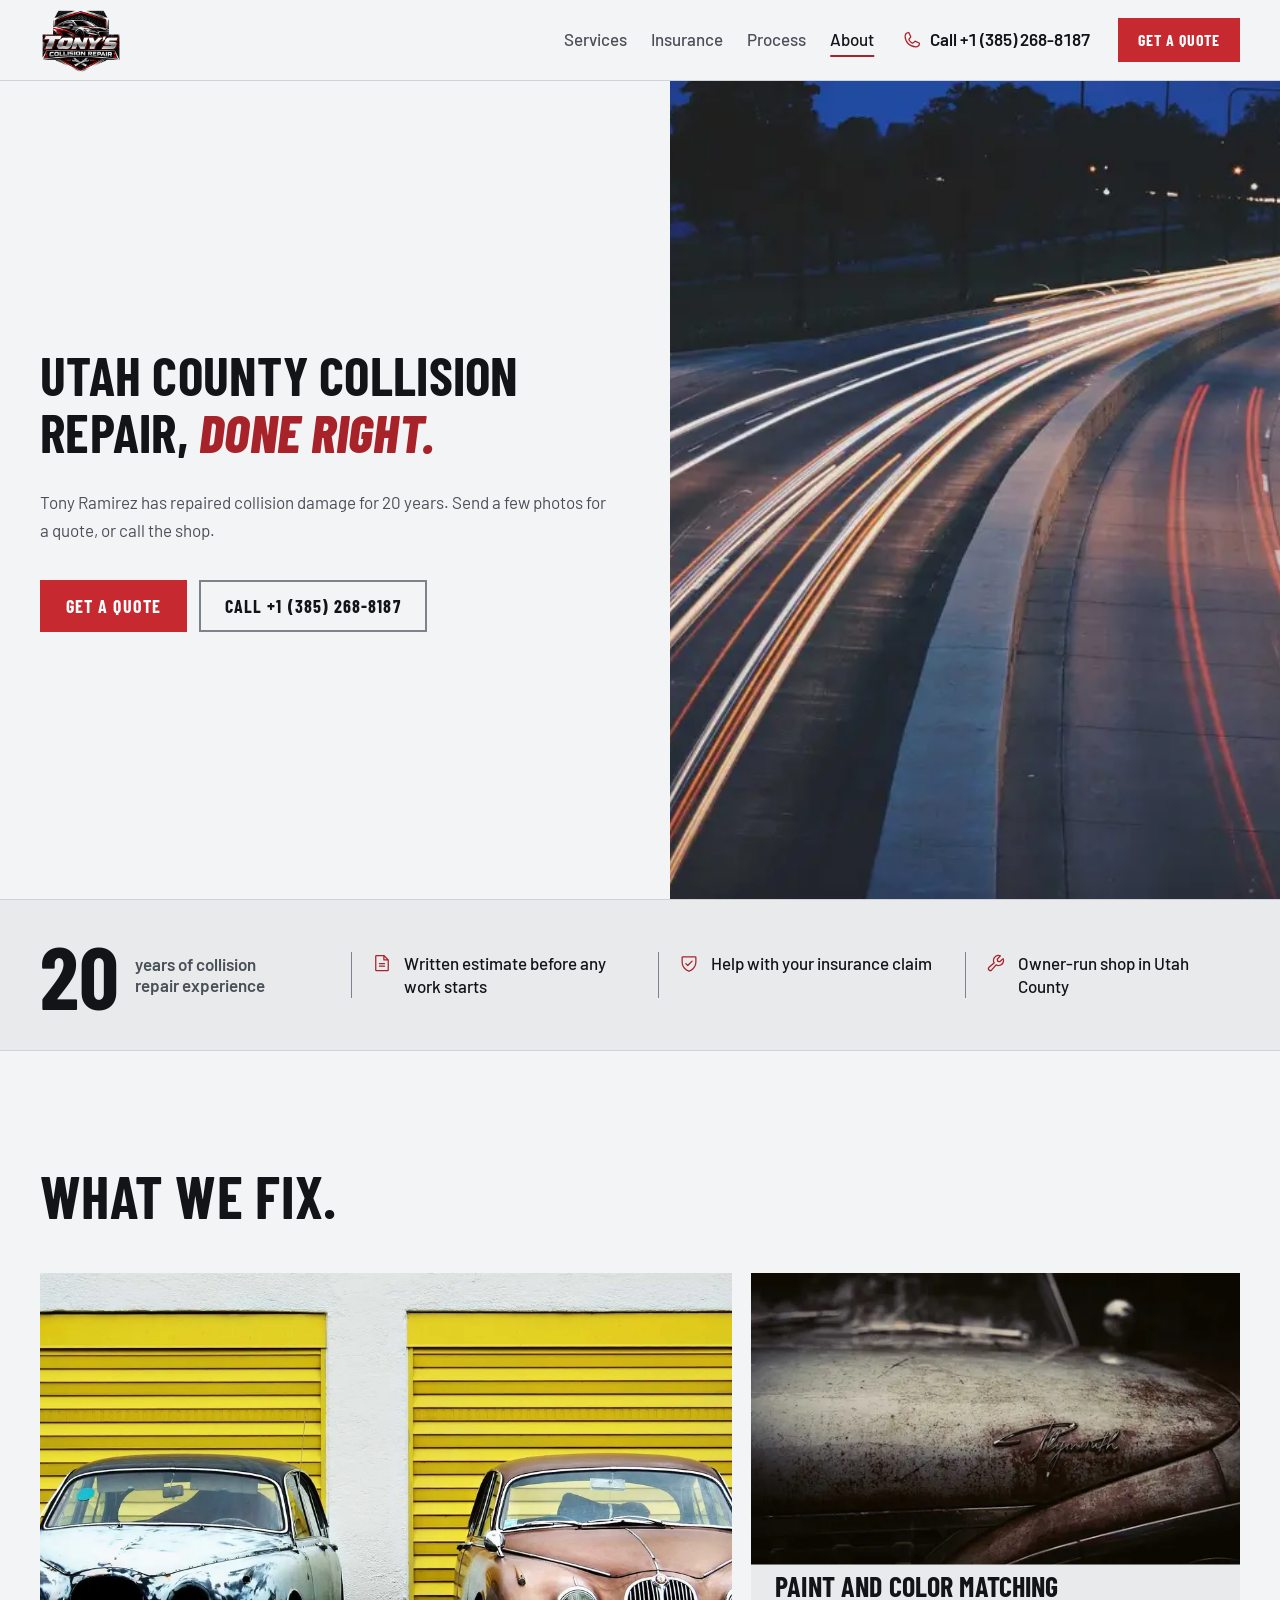
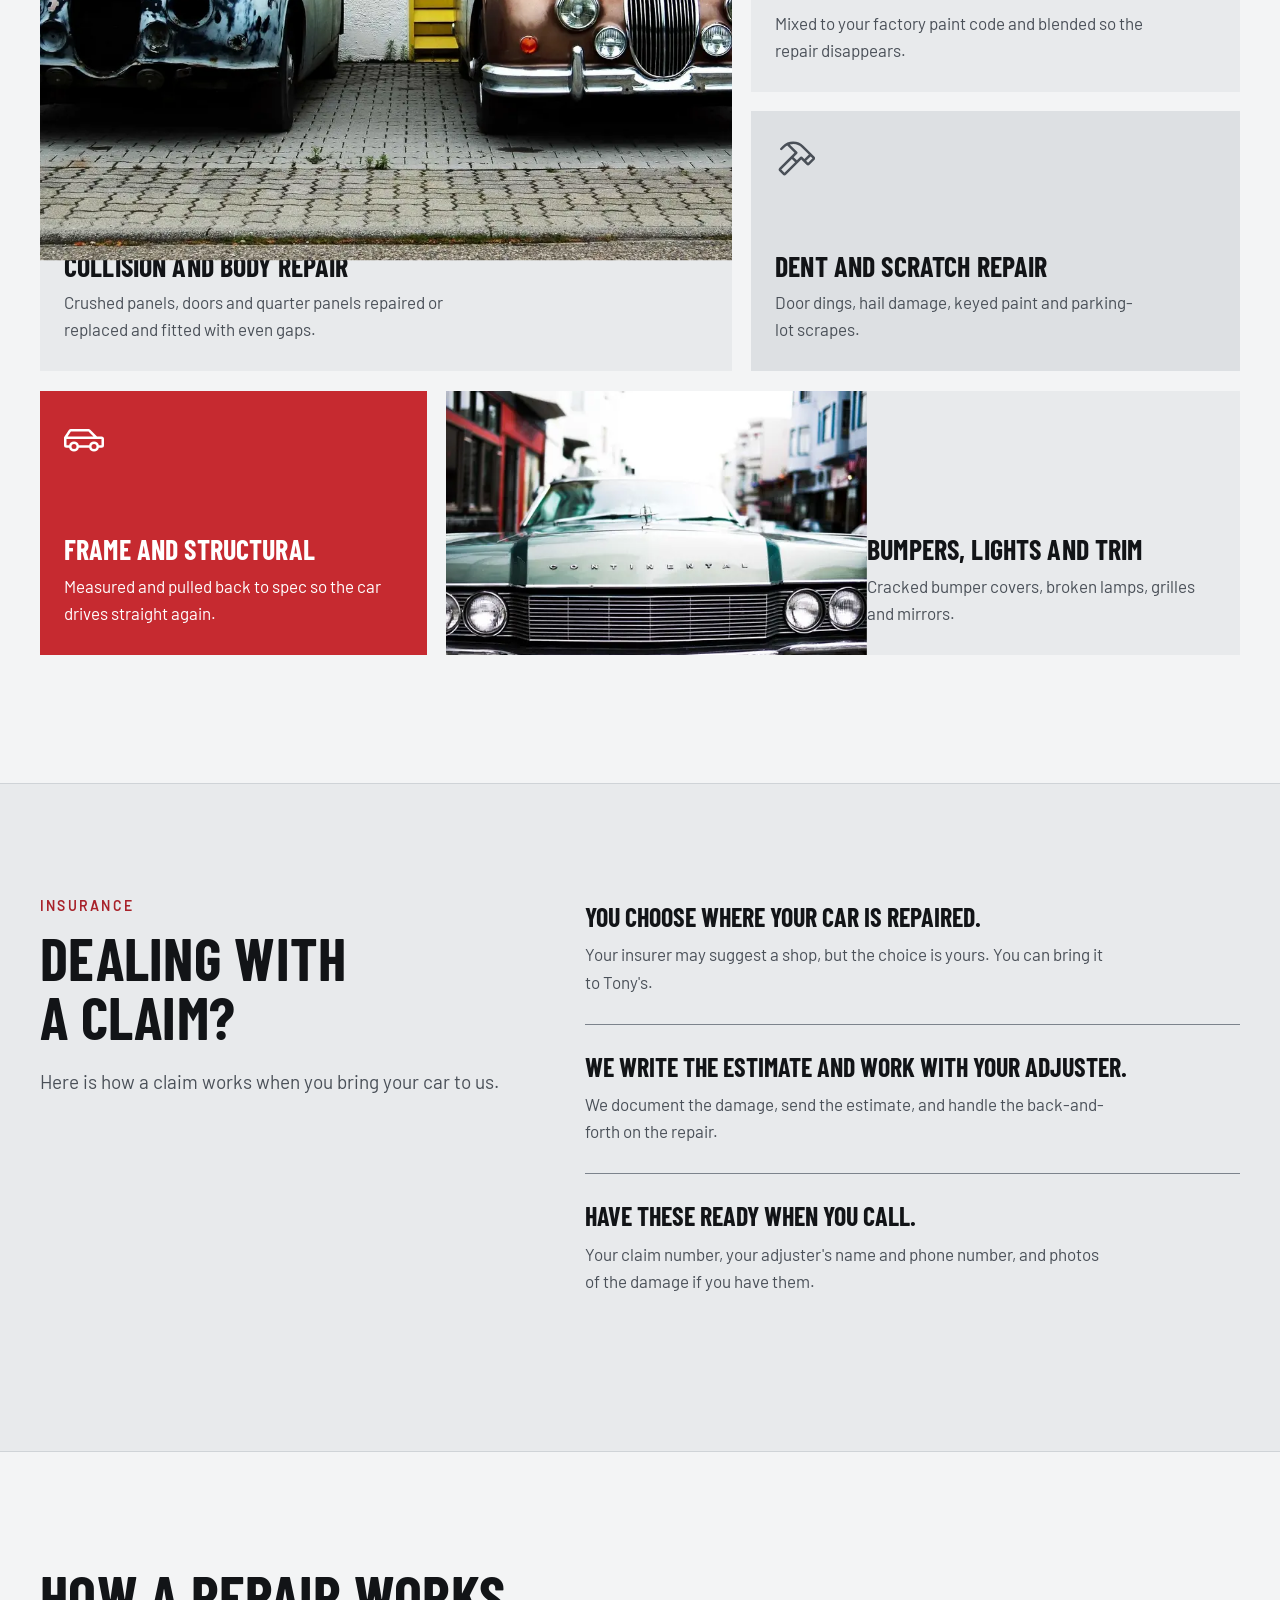
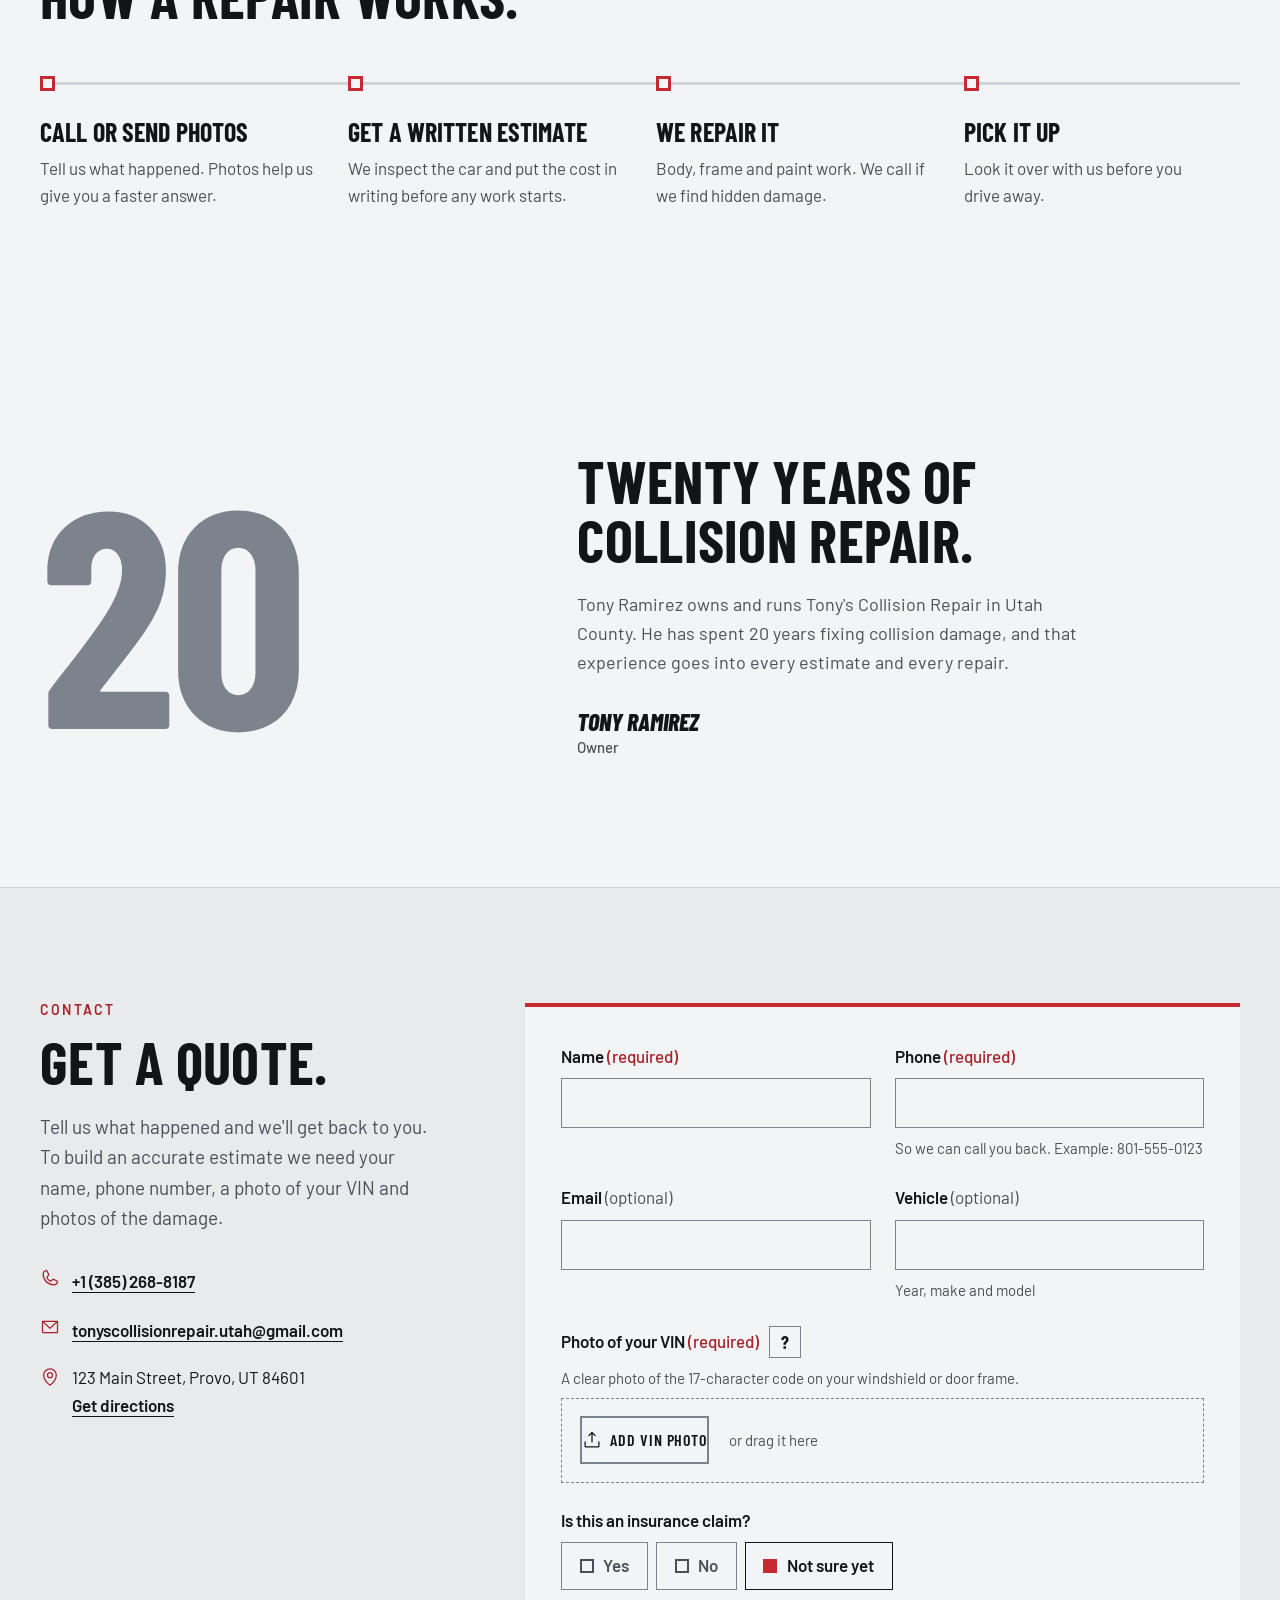
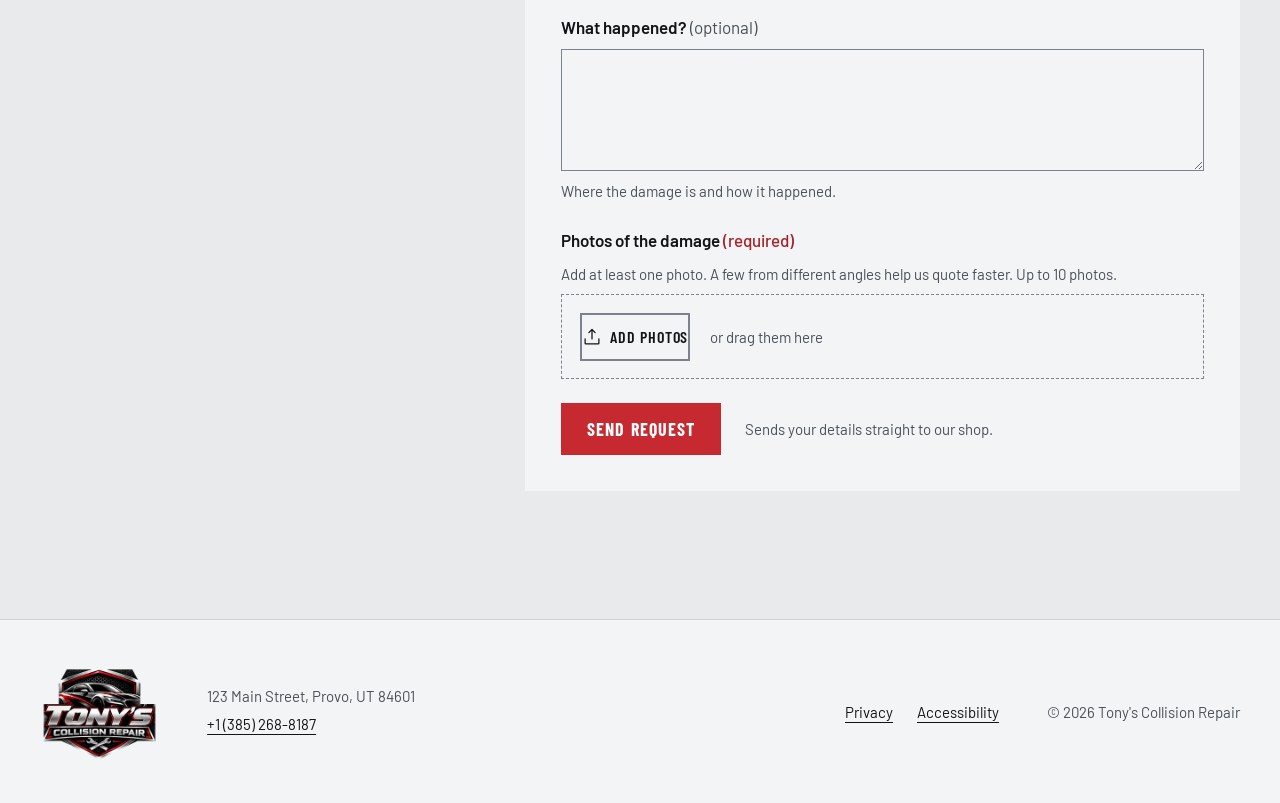
==== commit 6c7c38e3: "Add VIN, insurance estimate and damage photo uploads to quote form - VIN photo upload with a ? butto" ====
--- a/index.html
+++ b/index.html
@@ -211,7 +211,7 @@
         <div class="quote__intro">
           <p class="eyebrow">Contact</p>
           <h2 id="quote-title">Get a quote.</h2>
-          <p class="lead">Tell us what happened and we'll get back to you. Only your name and phone number are required.</p>
+          <p class="lead">Tell us what happened and we'll get back to you. To build an accurate estimate we need your name, phone number, a photo of your VIN and photos of the damage.</p>
           <ul class="contact">
             <li>
               <svg class="i" viewBox="0 0 256 256" aria-hidden="true" focusable="false"><path d="M222.37,158.46l-47.11-21.11-.13-.06a16,16,0,0,0-15.17,1.4,8.120,8.120,0,0,0-.75.56L134.87,160c-15.42-7.490-31.340-23.290-38.830-38.510l20.780-24.710c.2-.25.390-.5.570-.77a16,16,0,0,0,1.320-15.060l0-.12L97.540,33.640a16,16,0,0,0-16.620-9.520A56.260,56.260,0,0,0,32,80c0,79.400,64.600,144,144,144a56.260,56.260,0,0,0,55.880-48.920A16,16,0,0,0,222.370,158.460ZM176,208A128.140,128.140,0,0,1,48,80,40.200,40.200,0,0,1,82.870,40a.61.61,0,0,0,0,.12l21,47L83.200,111.860a6.130,6.130,0,0,0-.57.77,16,16,0,0,0-1,15.700c9.060,18.530,27.730,37.060,46.460,46.110a16,16,0,0,0,15.750-1.140,8.440,8.440,0,0,0,.74-.56L168.890,152l47,21.050h0s.08,0,.11,0A40.210,40.210,0,0,1,176,208Z"/></svg>
@@ -261,6 +261,42 @@
             </div>
           </div>
 
+          <!-- VIN photo. The location diagram stays tucked behind the ? button until someone needs it. -->
+          <div class="field upload vin" data-upload="vin" data-max="1" data-docs="false">
+            <div class="vin__head">
+              <span class="label" id="l-vin">Photo of your VIN <span class="req">(required)</span></span>
+              <button class="help-btn" type="button" id="vin-help-btn" aria-expanded="false" aria-controls="vin-help" aria-label="Where do I find my VIN?">
+                <span aria-hidden="true">?</span>
+              </button>
+            </div>
+            <p class="hint" id="h-vin">A clear photo of the 17-character code on your windshield or door frame.</p>
+            <div class="vin__help" id="vin-help" hidden>
+              <figure class="vin__fig">
+                <img src="assets/img/vin-location.png" width="700" height="597" loading="lazy" decoding="async"
+                  alt="Diagram of an SUV with the two usual VIN locations circled: the base of the windshield on the driver's side, and the driver's door frame. A close-up shows an example 17-character VIN.">
+              </figure>
+              <div class="vin__tips">
+                <h3 class="vin__title">Where to find your VIN</h3>
+                <ul>
+                  <li><strong>Windshield:</strong> look through the glass at the bottom corner on the driver's side.</li>
+                  <li><strong>Door frame:</strong> open the driver's door and check the sticker on the frame.</li>
+                </ul>
+                <p class="hint">Either one works. It's also printed on your registration and insurance card.</p>
+              </div>
+            </div>
+            <div class="drop">
+              <input class="vh" id="f-vin" type="file" required aria-required="true" accept="image/jpeg,image/png,image/webp,image/heic,image/heif,.heic,.heif" aria-labelledby="l-vin" aria-describedby="h-vin">
+              <label class="btn btn--line drop__btn" for="f-vin">
+                <svg class="i" viewBox="0 0 256 256" aria-hidden="true" focusable="false"><path d="M224,152v56a16,16,0,0,1-16,16H48a16,16,0,0,1-16-16V152a8,8,0,0,1,16,0v56H208V152a8,8,0,0,1,16,0ZM93.660,77.660,120,51.310V152a8,8,0,0,0,16,0V51.310l26.340,26.350a8,8,0,0,0,11.320-11.320l-40-40a8,8,0,0,0-11.320,0l-40,40A8,8,0,0,0,93.660,77.660Z"/></svg>
+                Add VIN photo
+              </label>
+              <span class="drop__or hint">or drag it here</span>
+            </div>
+            <p class="err" hidden></p>
+            <ul class="files" aria-label="VIN photo"></ul>
+            <p class="hint files__total" role="status" aria-live="polite"></p>
+          </div>
+
           <fieldset class="field choice">
             <legend>Is this an insurance claim?</legend>
             <div class="choice__opts">
@@ -270,10 +306,43 @@
             </div>
           </fieldset>
 
+          <!-- Shown only when "Yes" is picked above -->
+          <div class="field upload upload--claim" data-upload="estimate" data-max="5" data-docs="true" id="estimate-field" hidden>
+            <span class="label" id="l-estimate">Upload your insurance estimate <span class="req">(required)</span></span>
+            <p class="hint" id="h-estimate">Add the estimate from your insurance company so we can review it before we call. A PDF or a photo of each page works.</p>
+            <div class="drop">
+              <input class="vh" id="f-estimate" type="file" required aria-required="true" multiple accept="application/pdf,.pdf,image/jpeg,image/png,image/webp,image/heic,image/heif,.heic,.heif" aria-labelledby="l-estimate" aria-describedby="h-estimate">
+              <label class="btn btn--line drop__btn" for="f-estimate">
+                <svg class="i" viewBox="0 0 256 256" aria-hidden="true" focusable="false"><path d="M224,152v56a16,16,0,0,1-16,16H48a16,16,0,0,1-16-16V152a8,8,0,0,1,16,0v56H208V152a8,8,0,0,1,16,0ZM93.660,77.660,120,51.310V152a8,8,0,0,0,16,0V51.310l26.340,26.350a8,8,0,0,0,11.320-11.320l-40-40a8,8,0,0,0-11.320,0l-40,40A8,8,0,0,0,93.660,77.660Z"/></svg>
+                Add estimate
+              </label>
+              <span class="drop__or hint">or drag it here</span>
+            </div>
+            <p class="err" hidden></p>
+            <ul class="files" aria-label="Insurance estimate files"></ul>
+            <p class="hint files__total" role="status" aria-live="polite"></p>
+          </div>
+
           <div class="field">
             <label for="f-msg">What happened? <span class="opt">(optional)</span></label>
             <textarea id="f-msg" name="msg" rows="4" aria-describedby="h-msg"></textarea>
             <p class="hint" id="h-msg">Where the damage is and how it happened.</p>
+          </div>
+
+          <div class="field upload" data-upload="damage" data-max="10" data-docs="false">
+            <span class="label" id="l-damage">Photos of the damage <span class="req">(required)</span></span>
+            <p class="hint" id="h-damage">Add at least one photo. A few from different angles help us quote faster. Up to 10 photos.</p>
+            <div class="drop">
+              <input class="vh" id="f-damage" type="file" required aria-required="true" multiple accept="image/jpeg,image/png,image/webp,image/heic,image/heif,.heic,.heif" aria-labelledby="l-damage" aria-describedby="h-damage">
+              <label class="btn btn--line drop__btn" for="f-damage">
+                <svg class="i" viewBox="0 0 256 256" aria-hidden="true" focusable="false"><path d="M224,152v56a16,16,0,0,1-16,16H48a16,16,0,0,1-16-16V152a8,8,0,0,1,16,0v56H208V152a8,8,0,0,1,16,0ZM93.660,77.660,120,51.310V152a8,8,0,0,0,16,0V51.310l26.340,26.350a8,8,0,0,0,11.320-11.320l-40-40a8,8,0,0,0-11.320,0l-40,40A8,8,0,0,0,93.660,77.660Z"/></svg>
+                Add photos
+              </label>
+              <span class="drop__or hint">or drag them here</span>
+            </div>
+            <p class="err" hidden></p>
+            <ul class="files" aria-label="Damage photos"></ul>
+            <p class="hint files__total" role="status" aria-live="polite"></p>
           </div>
 
           <div class="hp" aria-hidden="true">
--- a/css/styles.css
+++ b/css/styles.css
@@ -214,6 +214,46 @@
 .status--error{color:var(--err)}
 .hp{position:absolute;left:-9999px;width:1px;height:1px;overflow:hidden}
 
+/* File attachments: a drop zone with a real file input behind a button-styled label */
+.form .label{font-weight:600}
+.drop{display:flex;flex-wrap:wrap;align-items:center;gap:.75rem 1.25rem;padding:1.1rem;border:1px dashed var(--line);transition:border-color .2s var(--ease),background-color .2s var(--ease)}
+.drop.over{border-color:var(--text);border-style:solid;background:var(--s1)}
+.drop__btn{min-height:48px;font-size:1rem;cursor:pointer}
+.drop input:focus-visible+.drop__btn{outline:3px solid var(--focus);outline-offset:3px}
+.drop.invalid{border-color:var(--err);box-shadow:inset 4px 0 0 var(--err)}
+.files{display:grid;gap:.5rem}
+.files:empty{display:none}
+.files li{display:grid;grid-template-columns:48px minmax(0,1fr) auto;align-items:center;gap:.9rem;padding:.5rem .5rem .5rem .5rem;background:var(--s1);border-left:3px solid var(--red)}
+.files__thumb{width:48px;height:48px;object-fit:cover;background:var(--s2)}
+.files__doc{display:grid;place-items:center;width:48px;height:48px;background:var(--s2);font:700 .8125rem/1 var(--display);letter-spacing:.06em;color:var(--muted)}
+.files__name{overflow:hidden;text-overflow:ellipsis;white-space:nowrap;font-weight:600}
+.files__size{display:block;font-size:.875rem;font-weight:400;color:var(--muted)}
+.files__rm{min-height:44px;padding:0 .9rem;background:transparent;color:var(--text);border:1px solid var(--line);font:600 .9375rem var(--body);cursor:pointer}
+.files__rm:hover{border-color:var(--text)}
+.files__total:empty{display:none}
+.upload[hidden]{display:none}
+/* Estimate upload slides in under the insurance question once "Yes" is picked */
+.upload--claim{padding:1.1rem 1.1rem 1.25rem;background:var(--s1);border-left:3px solid var(--red)}
+.upload--claim .drop{background:var(--bg)}
+@media (prefers-reduced-motion:no-preference){.upload--claim:not([hidden]){animation:claimIn .4s var(--ease)}}
+@keyframes claimIn{from{opacity:0;transform:translateY(-6px)}}
+/* VIN: "?" button opens a help panel with the location diagram */
+.vin__head{display:flex;align-items:center;gap:.6rem}
+.help-btn{display:inline-grid;place-items:center;width:32px;height:32px;padding:0;flex:none;background:transparent;color:var(--text);border:1px solid var(--line);font:700 1.125rem/1 var(--display);cursor:pointer;transition:background-color .2s var(--ease),border-color .2s var(--ease),color .2s var(--ease)}
+.help-btn:hover{border-color:var(--text);background:var(--s1)}
+.help-btn[aria-expanded=true]{background:var(--red);border-color:var(--red);color:var(--on-red)}
+.vin__help{display:grid;grid-template-columns:minmax(0,5fr) minmax(0,6fr);gap:1.25rem;align-items:center;padding:1rem;background:var(--s1);border-left:3px solid var(--red)}
+.vin__help[hidden]{display:none}
+@media (prefers-reduced-motion:no-preference){.vin__help:not([hidden]){animation:claimIn .3s var(--ease)}}
+.vin__fig{margin:0;padding:.5rem;background:#fff}
+.vin__fig img{width:100%;height:auto}
+.vin__tips{display:grid;gap:.6rem}
+.vin__title{font-size:1.375rem}
+.vin__tips ul{display:grid;gap:.4rem;padding-left:1.1rem;list-style:square}
+.vin__tips li::marker{color:var(--red-tx)}
+@media (max-width:560px){.drop__or{display:none}.drop__btn{width:100%}.vin__help{grid-template-columns:minmax(0,1fr)}.vin__fig{max-width:22rem}}
+@media (forced-colors:active){.help-btn{border:2px solid ButtonText}.help-btn[aria-expanded=true]{background:Highlight;color:HighlightText}}
+
 /* Footer */
 .footer{border-top:1px solid var(--rule);padding-block:2.5rem}
 .footer__row{display:grid;grid-template-columns:auto 1fr auto auto;gap:1.25rem 3rem;align-items:center;color:var(--muted);font-size:.9375rem}
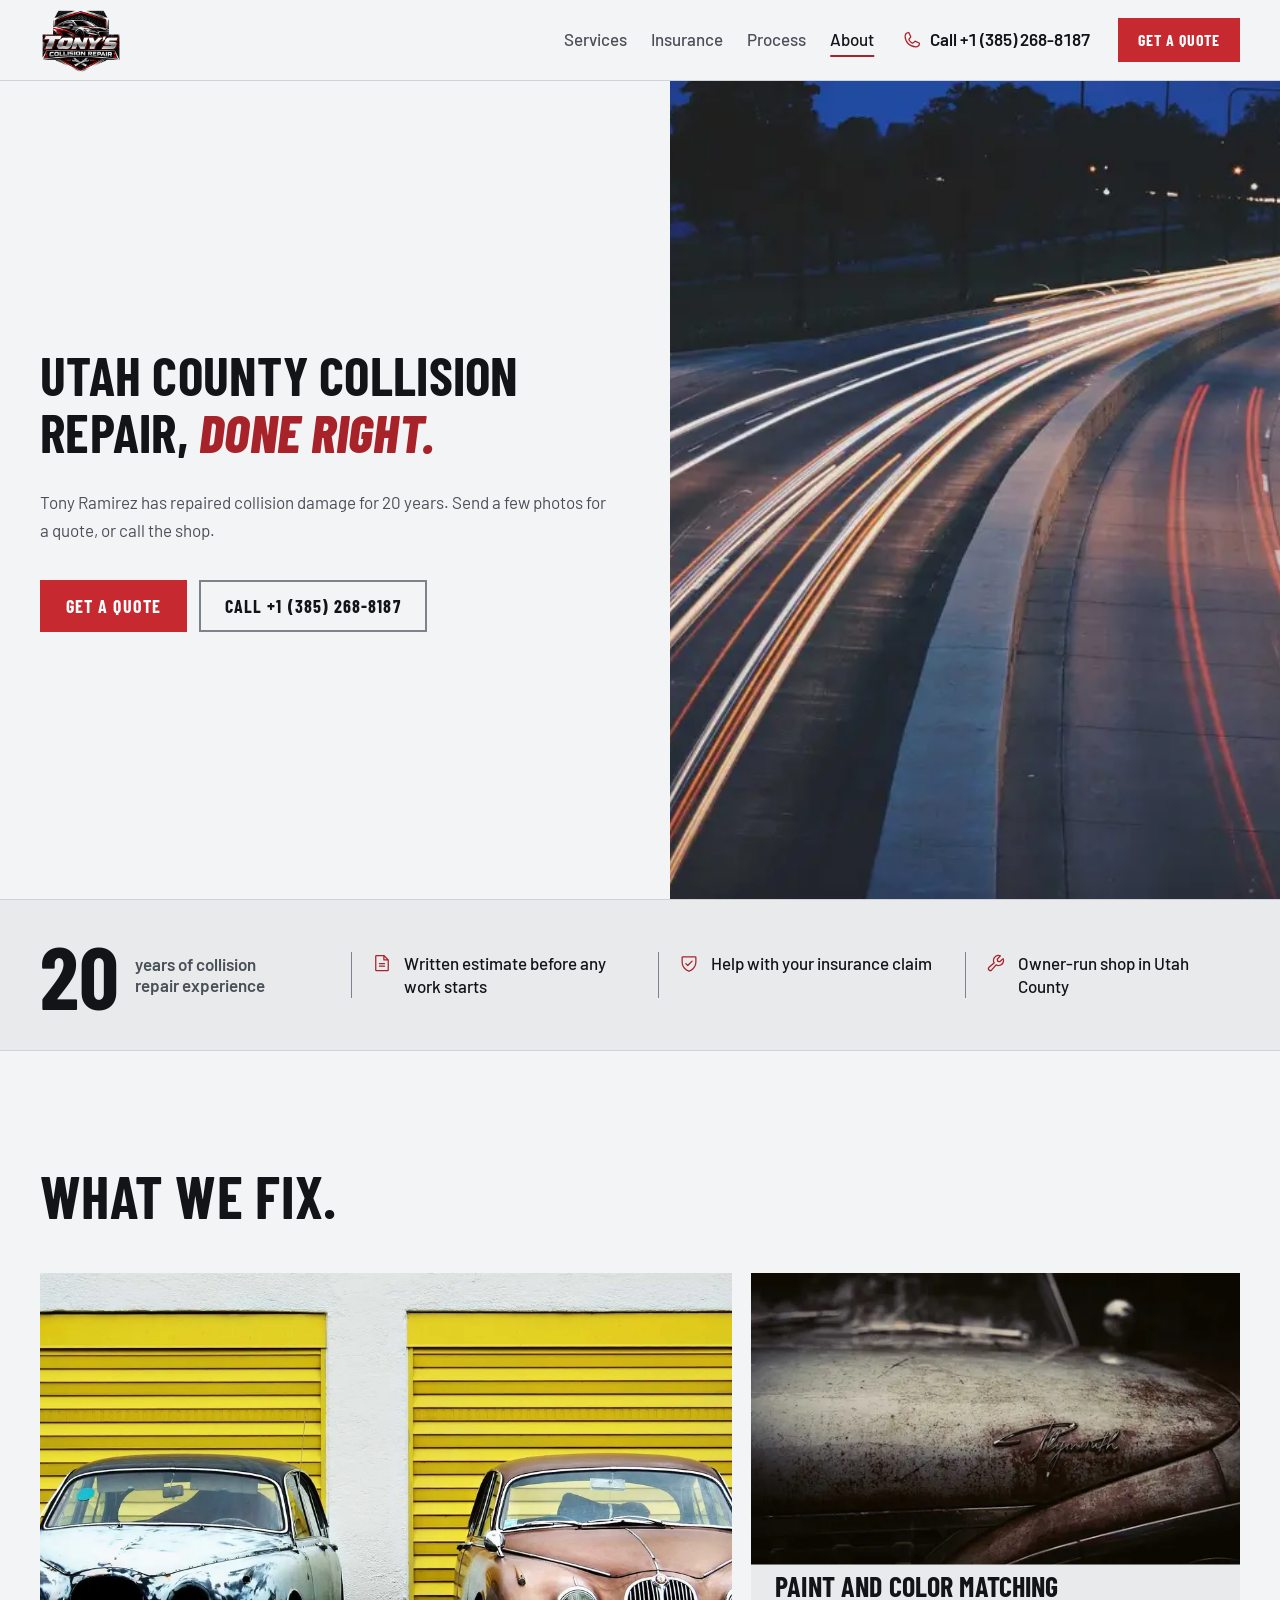
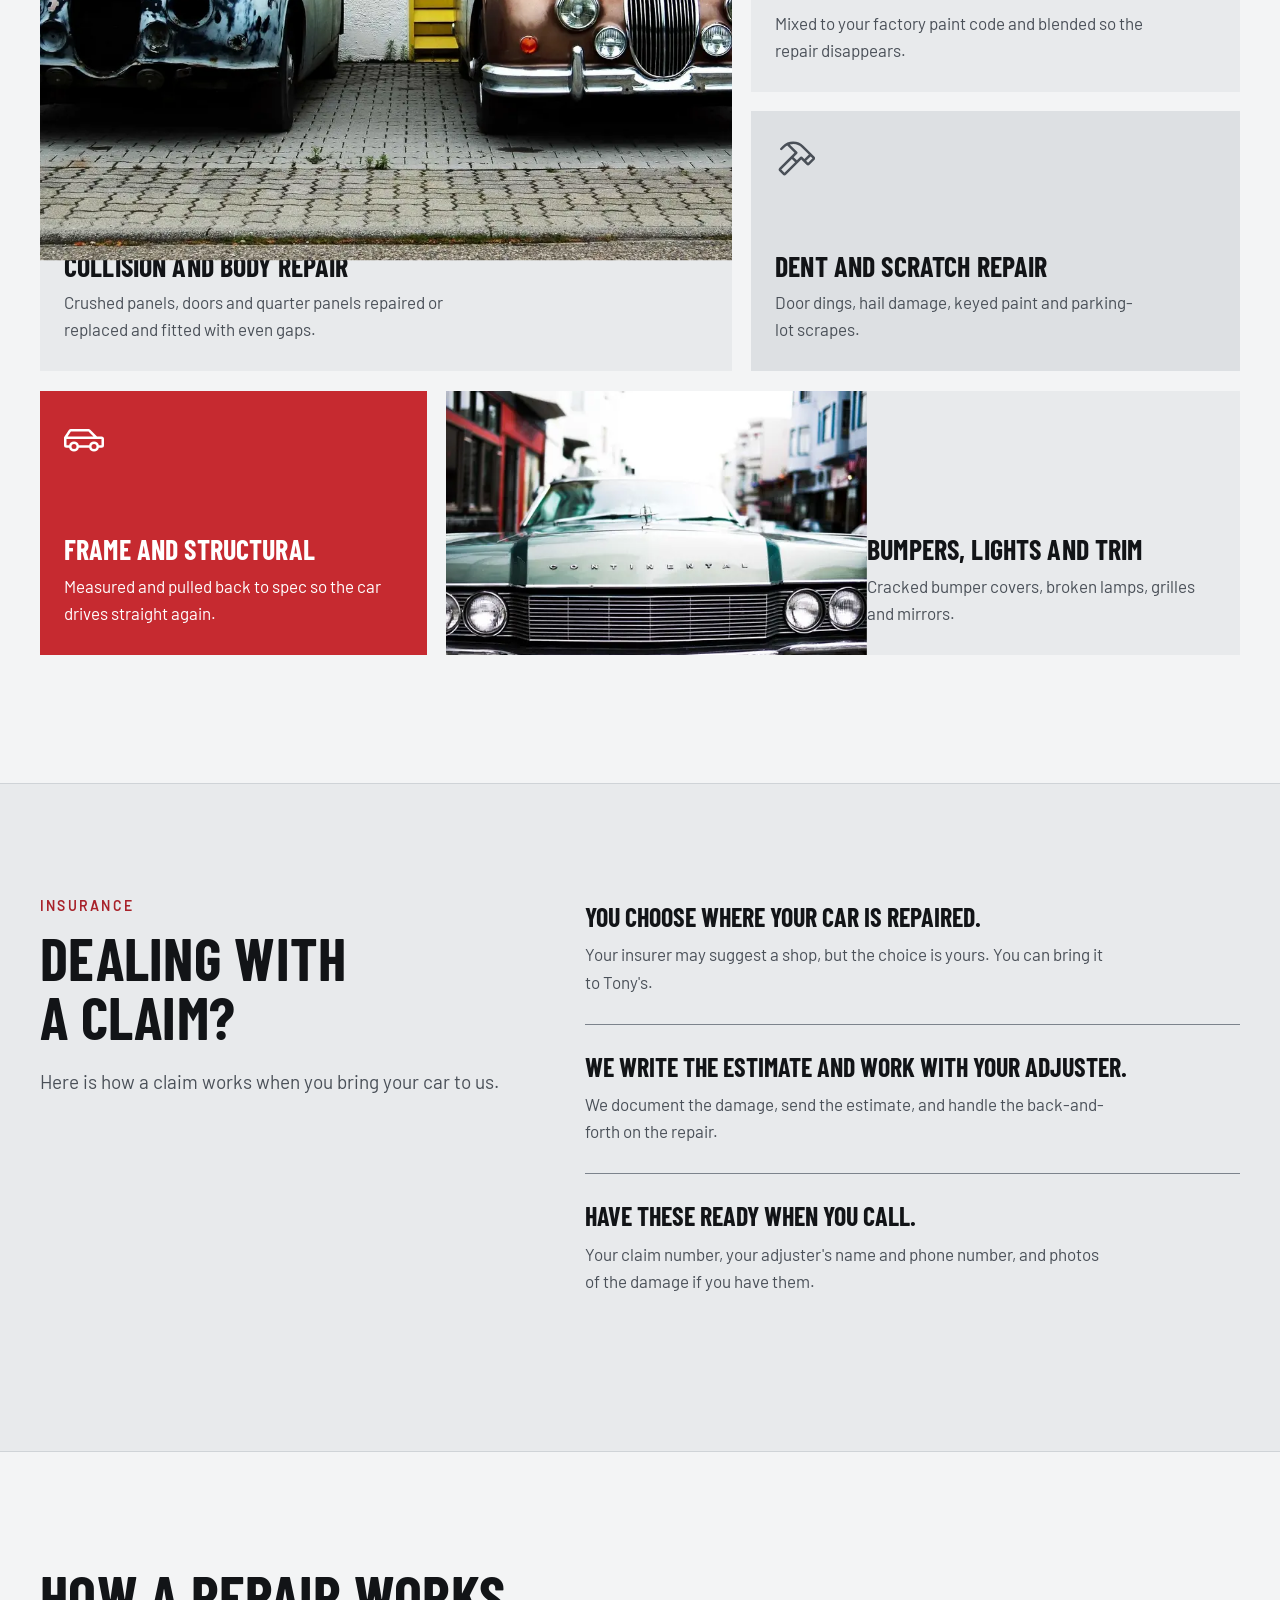
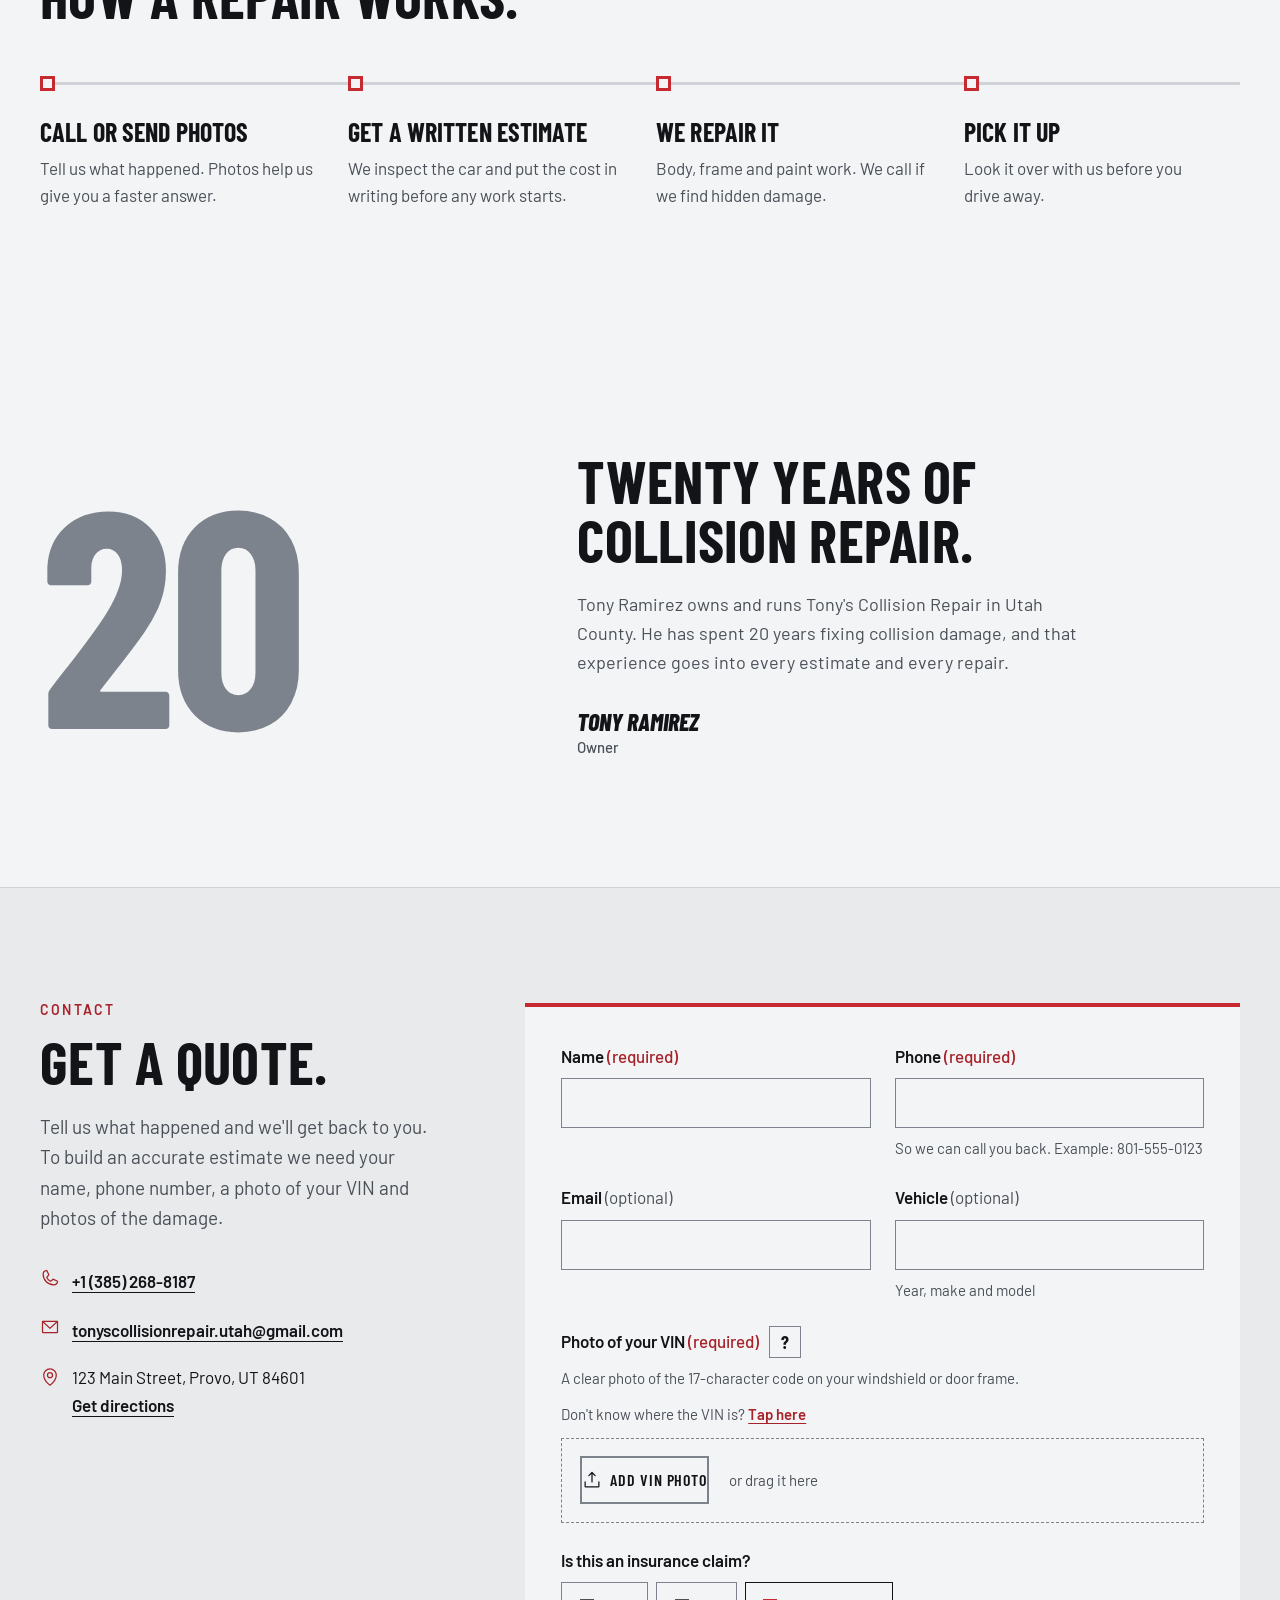
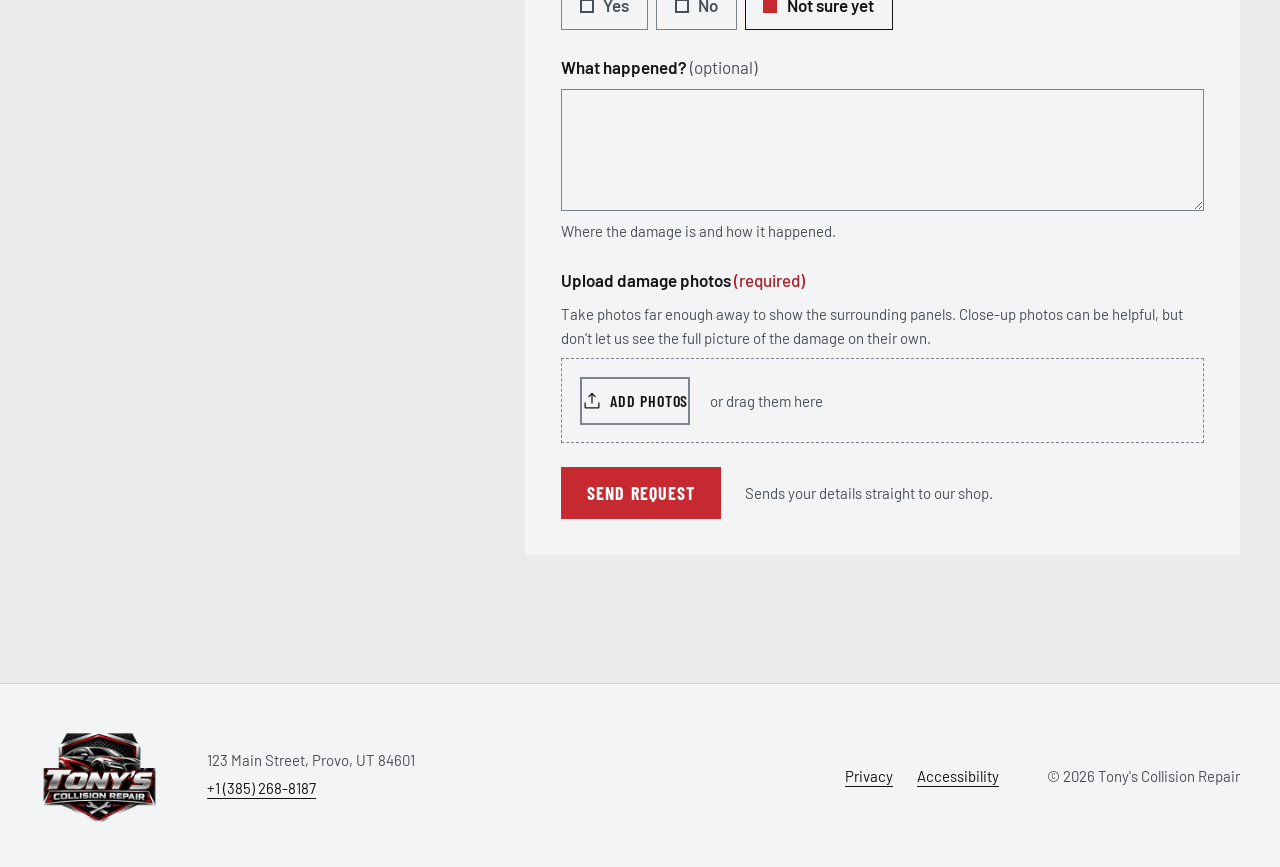
==== commit 5fa657d3: "Update damage photo description and add VIN "Tap here" note - Damage photos field: new heading and g" ====
--- a/index.html
+++ b/index.html
@@ -270,6 +270,7 @@
               </button>
             </div>
             <p class="hint" id="h-vin">A clear photo of the 17-character code on your windshield or door frame.</p>
+            <p class="hint">Don't know where the VIN is? <button class="link-btn" type="button" id="vin-help-link" aria-expanded="false" aria-controls="vin-help">Tap here</button></p>
             <div class="vin__help" id="vin-help" hidden>
               <figure class="vin__fig">
                 <img src="assets/img/vin-location.png" width="700" height="597" loading="lazy" decoding="async"
@@ -330,8 +331,8 @@
           </div>
 
           <div class="field upload" data-upload="damage" data-max="10" data-docs="false">
-            <span class="label" id="l-damage">Photos of the damage <span class="req">(required)</span></span>
-            <p class="hint" id="h-damage">Add at least one photo. A few from different angles help us quote faster. Up to 10 photos.</p>
+            <span class="label" id="l-damage">Upload damage photos <span class="req">(required)</span></span>
+            <p class="hint" id="h-damage">Take photos far enough away to show the surrounding panels. Close-up photos can be helpful, but don't let us see the full picture of the damage on their own.</p>
             <div class="drop">
               <input class="vh" id="f-damage" type="file" required aria-required="true" multiple accept="image/jpeg,image/png,image/webp,image/heic,image/heif,.heic,.heif" aria-labelledby="l-damage" aria-describedby="h-damage">
               <label class="btn btn--line drop__btn" for="f-damage">
--- a/css/styles.css
+++ b/css/styles.css
@@ -242,6 +242,8 @@
 .help-btn{display:inline-grid;place-items:center;width:32px;height:32px;padding:0;flex:none;background:transparent;color:var(--text);border:1px solid var(--line);font:700 1.125rem/1 var(--display);cursor:pointer;transition:background-color .2s var(--ease),border-color .2s var(--ease),color .2s var(--ease)}
 .help-btn:hover{border-color:var(--text);background:var(--s1)}
 .help-btn[aria-expanded=true]{background:var(--red);border-color:var(--red);color:var(--on-red)}
+.link-btn{padding:.25rem 0;background:none;border:0;color:var(--red-tx);font:inherit;font-weight:600;text-decoration:underline;text-underline-offset:.2em;cursor:pointer}
+.link-btn:hover{color:var(--text)}
 .vin__help{display:grid;grid-template-columns:minmax(0,5fr) minmax(0,6fr);gap:1.25rem;align-items:center;padding:1rem;background:var(--s1);border-left:3px solid var(--red)}
 .vin__help[hidden]{display:none}
 @media (prefers-reduced-motion:no-preference){.vin__help:not([hidden]){animation:claimIn .3s var(--ease)}}
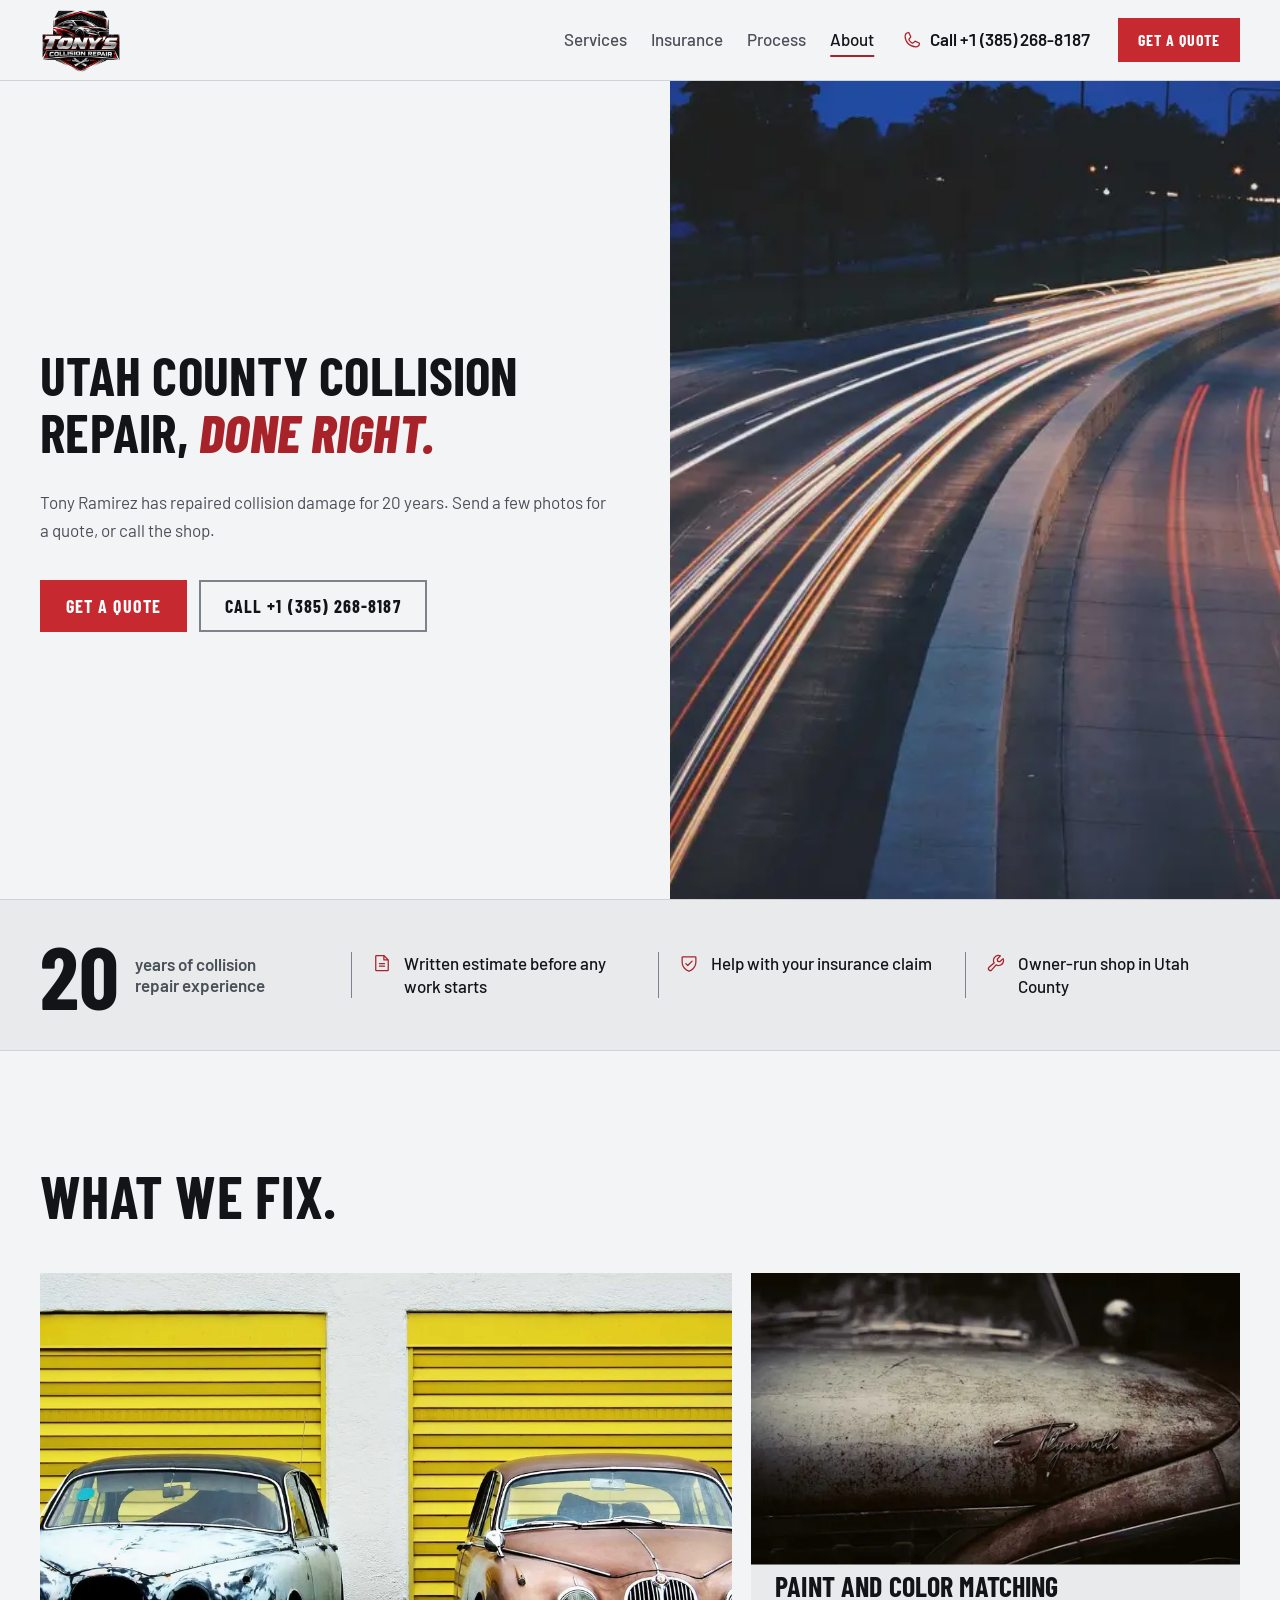
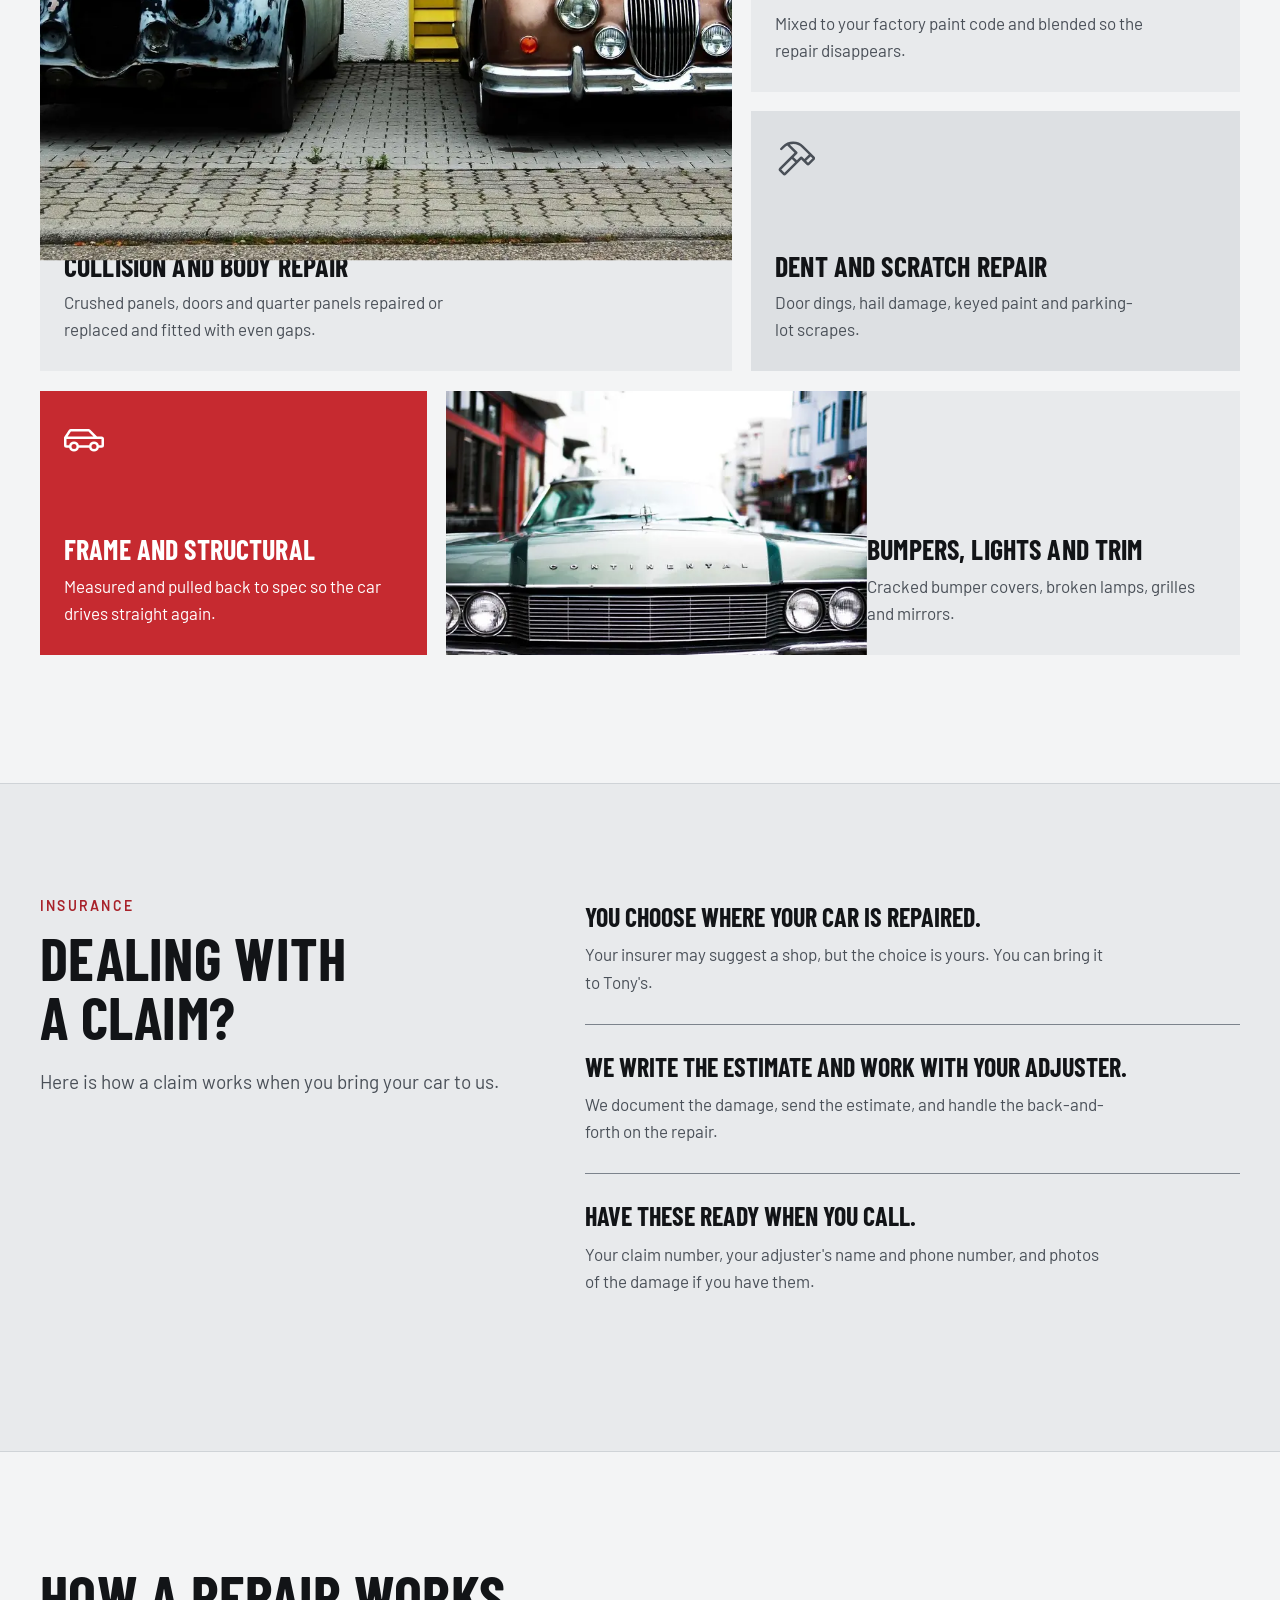
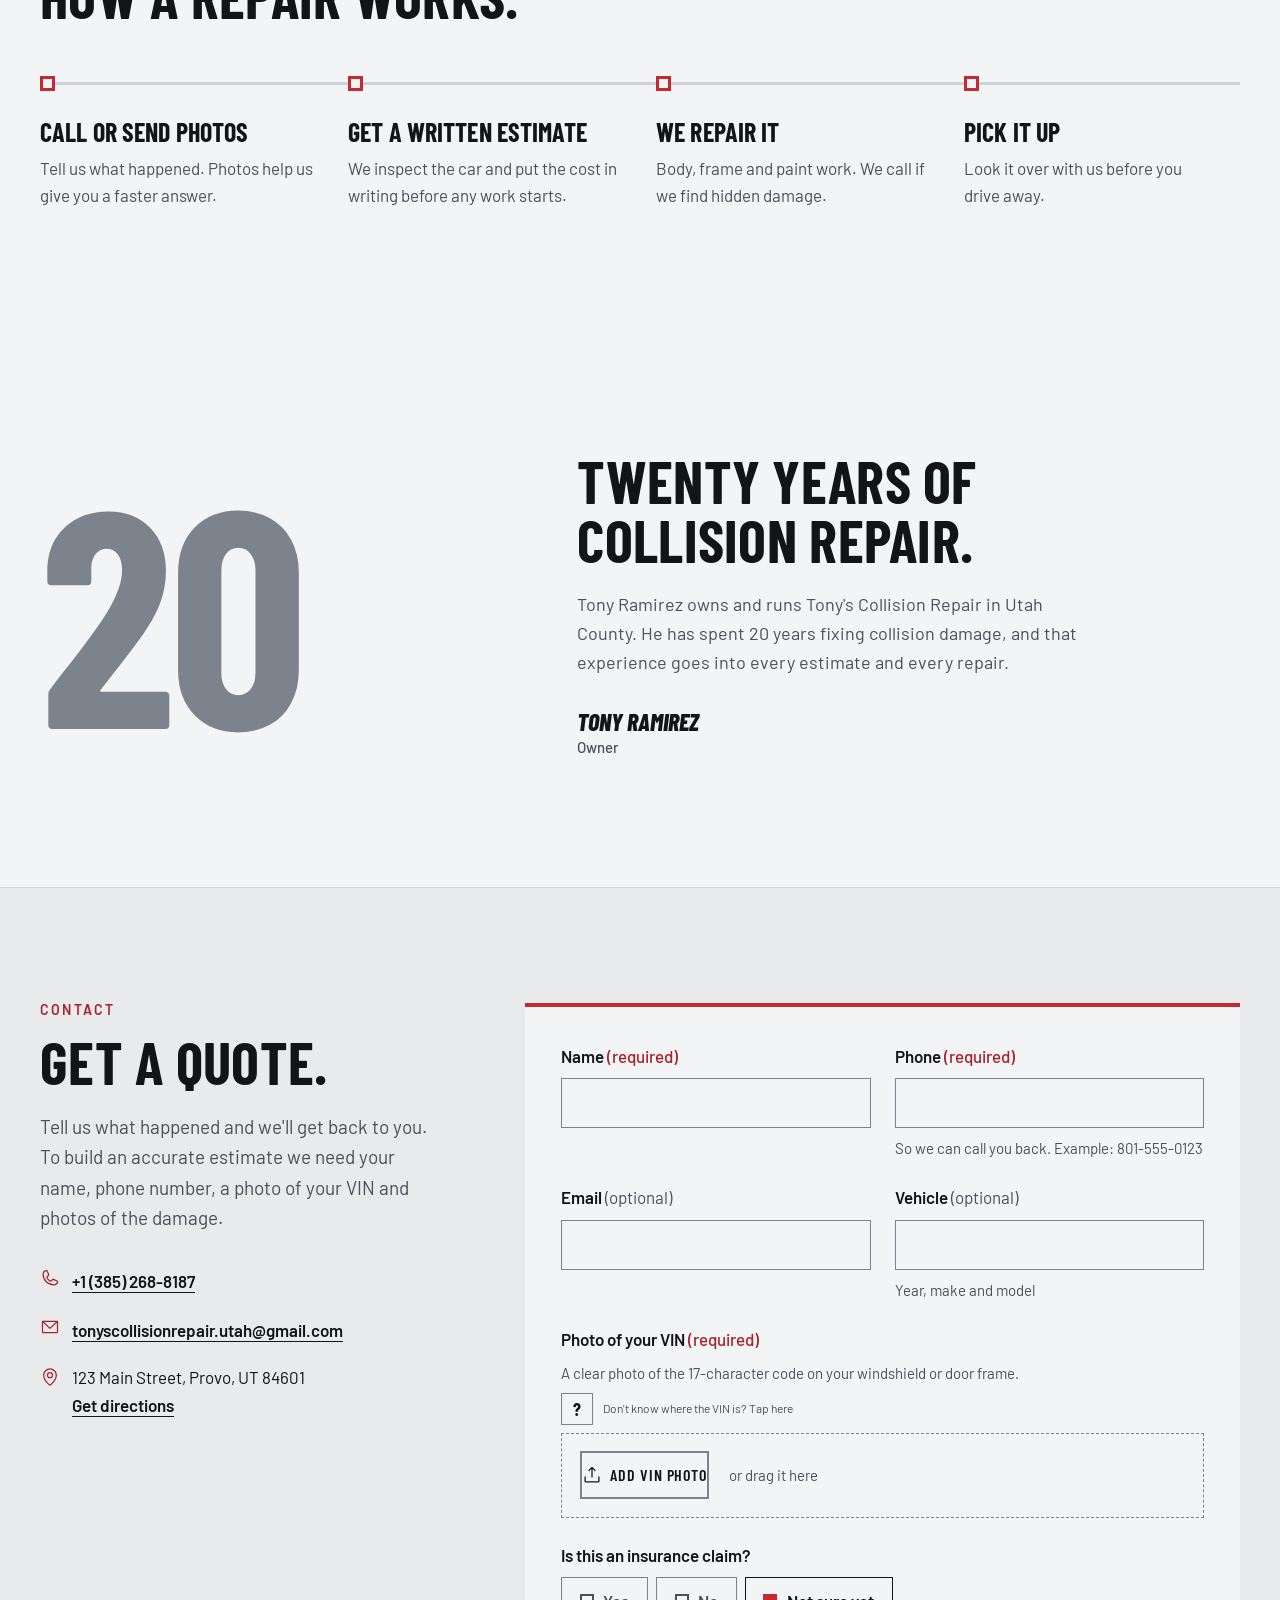
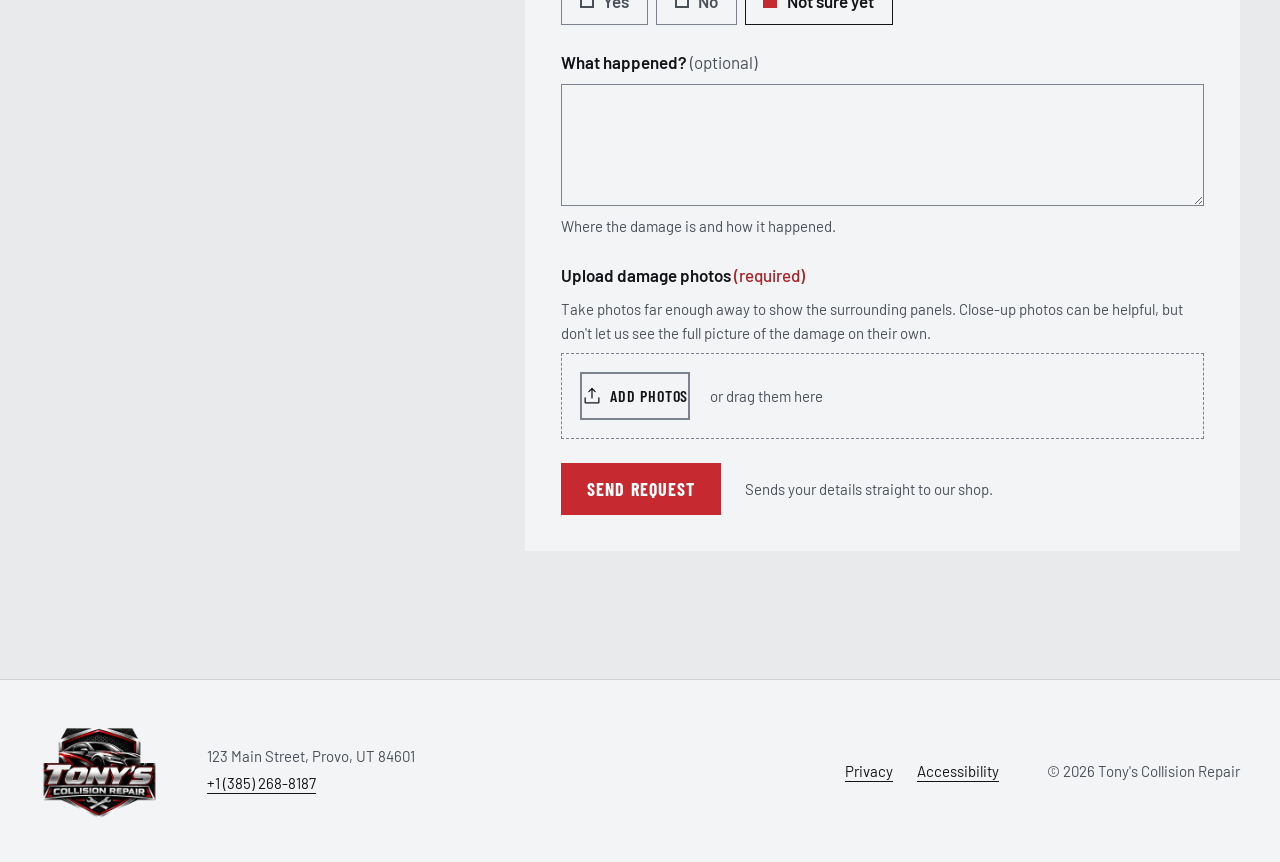
==== commit 4ea56d6d: "Put VIN note beside the ? button in smaller text - "Don't know where the VIN is? Tap here" sits to t" ====
--- a/index.html
+++ b/index.html
@@ -263,14 +263,14 @@
 
           <!-- VIN photo. The location diagram stays tucked behind the ? button until someone needs it. -->
           <div class="field upload vin" data-upload="vin" data-max="1" data-docs="false">
-            <div class="vin__head">
-              <span class="label" id="l-vin">Photo of your VIN <span class="req">(required)</span></span>
+            <span class="label" id="l-vin">Photo of your VIN <span class="req">(required)</span></span>
+            <p class="hint" id="h-vin">A clear photo of the 17-character code on your windshield or door frame.</p>
+            <div class="vin__ask">
               <button class="help-btn" type="button" id="vin-help-btn" aria-expanded="false" aria-controls="vin-help" aria-label="Where do I find my VIN?">
                 <span aria-hidden="true">?</span>
               </button>
-            </div>
-            <p class="hint" id="h-vin">A clear photo of the 17-character code on your windshield or door frame.</p>
-            <p class="hint">Don't know where the VIN is? <button class="link-btn" type="button" id="vin-help-link" aria-expanded="false" aria-controls="vin-help">Tap here</button></p>
+              <span class="hint vin__ask-text" aria-hidden="true">Don't know where the VIN is? Tap here</span>
+            </div>
             <div class="vin__help" id="vin-help" hidden>
               <figure class="vin__fig">
                 <img src="assets/img/vin-location.png" width="700" height="597" loading="lazy" decoding="async"
--- a/css/styles.css
+++ b/css/styles.css
@@ -238,12 +238,12 @@
 @media (prefers-reduced-motion:no-preference){.upload--claim:not([hidden]){animation:claimIn .4s var(--ease)}}
 @keyframes claimIn{from{opacity:0;transform:translateY(-6px)}}
 /* VIN: "?" button opens a help panel with the location diagram */
-.vin__head{display:flex;align-items:center;gap:.6rem}
+.vin__ask{display:flex;align-items:center;gap:.6rem}
+.vin__ask-text{font-size:.75rem;white-space:nowrap}
+@media (max-width:350px){.vin__ask{gap:.5rem}.vin__ask-text{font-size:.6875rem}}
 .help-btn{display:inline-grid;place-items:center;width:32px;height:32px;padding:0;flex:none;background:transparent;color:var(--text);border:1px solid var(--line);font:700 1.125rem/1 var(--display);cursor:pointer;transition:background-color .2s var(--ease),border-color .2s var(--ease),color .2s var(--ease)}
 .help-btn:hover{border-color:var(--text);background:var(--s1)}
 .help-btn[aria-expanded=true]{background:var(--red);border-color:var(--red);color:var(--on-red)}
-.link-btn{padding:.25rem 0;background:none;border:0;color:var(--red-tx);font:inherit;font-weight:600;text-decoration:underline;text-underline-offset:.2em;cursor:pointer}
-.link-btn:hover{color:var(--text)}
 .vin__help{display:grid;grid-template-columns:minmax(0,5fr) minmax(0,6fr);gap:1.25rem;align-items:center;padding:1rem;background:var(--s1);border-left:3px solid var(--red)}
 .vin__help[hidden]{display:none}
 @media (prefers-reduced-motion:no-preference){.vin__help:not([hidden]){animation:claimIn .3s var(--ease)}}
